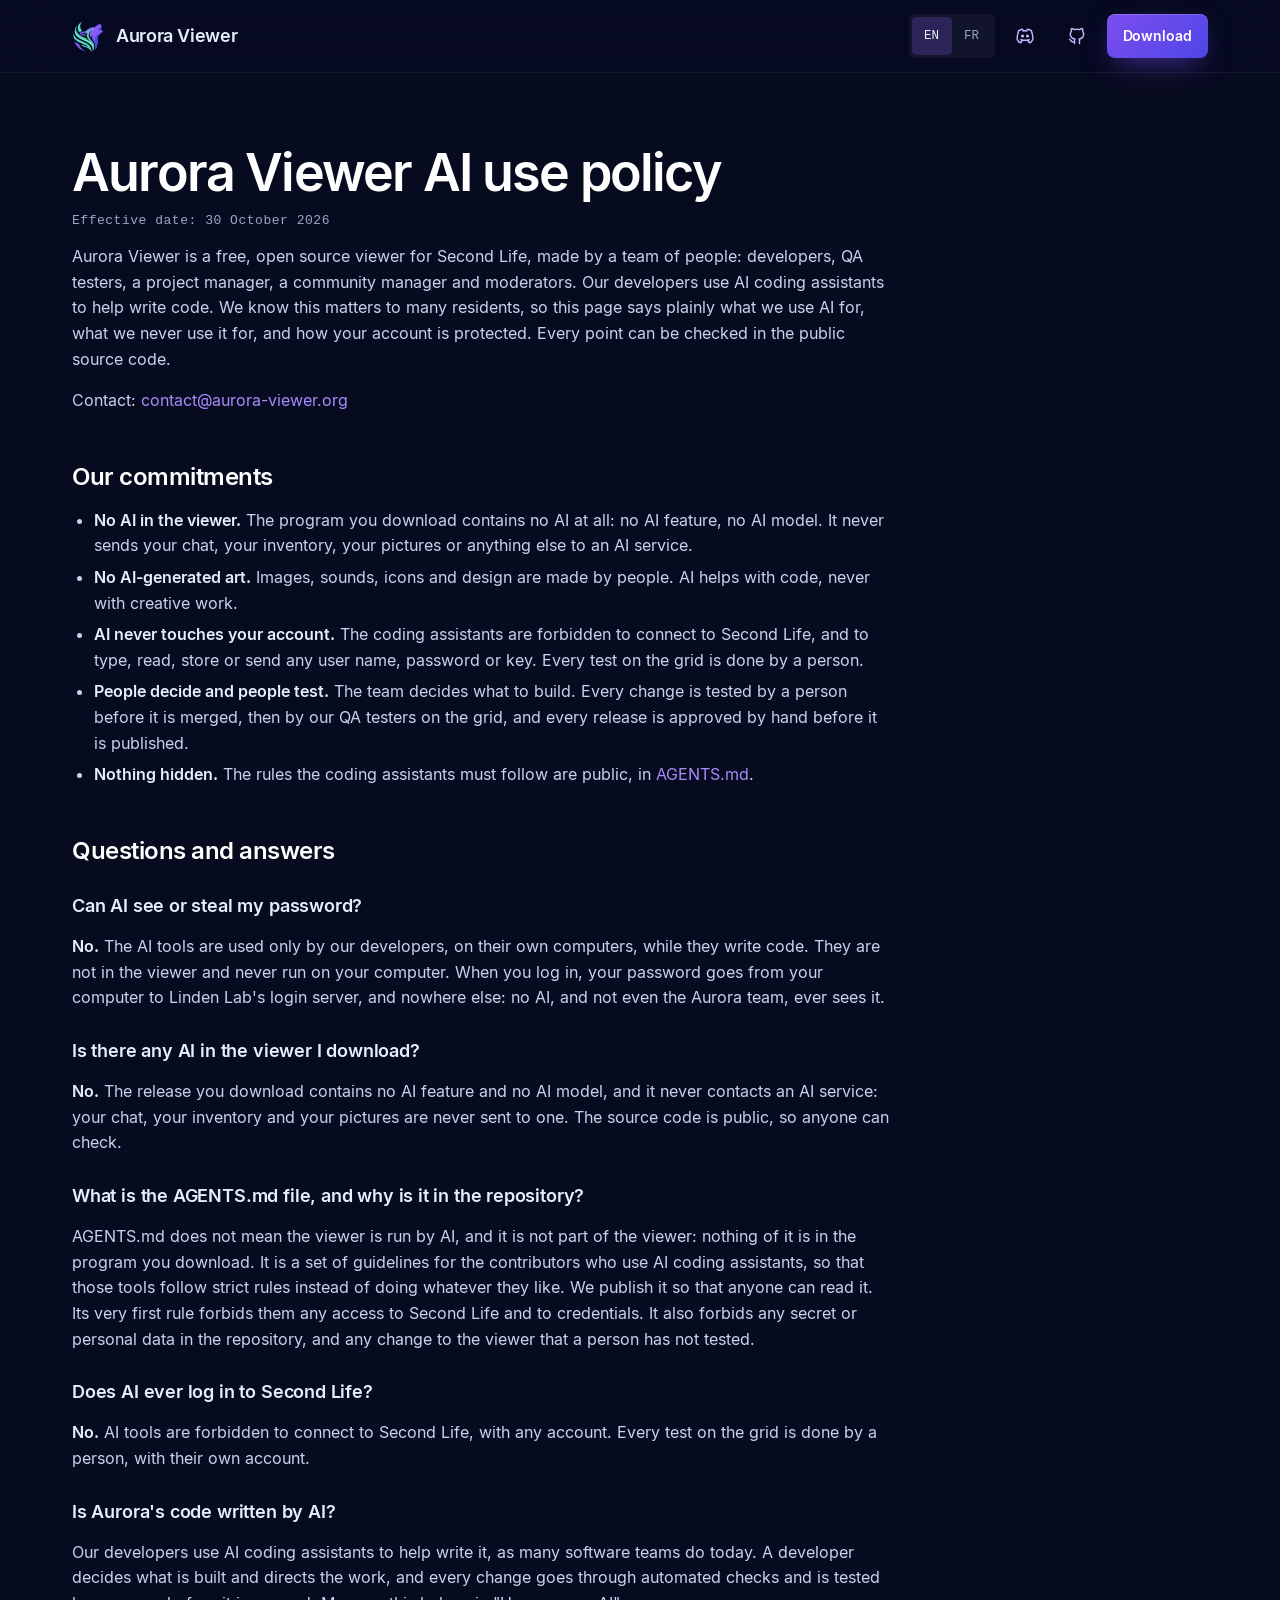
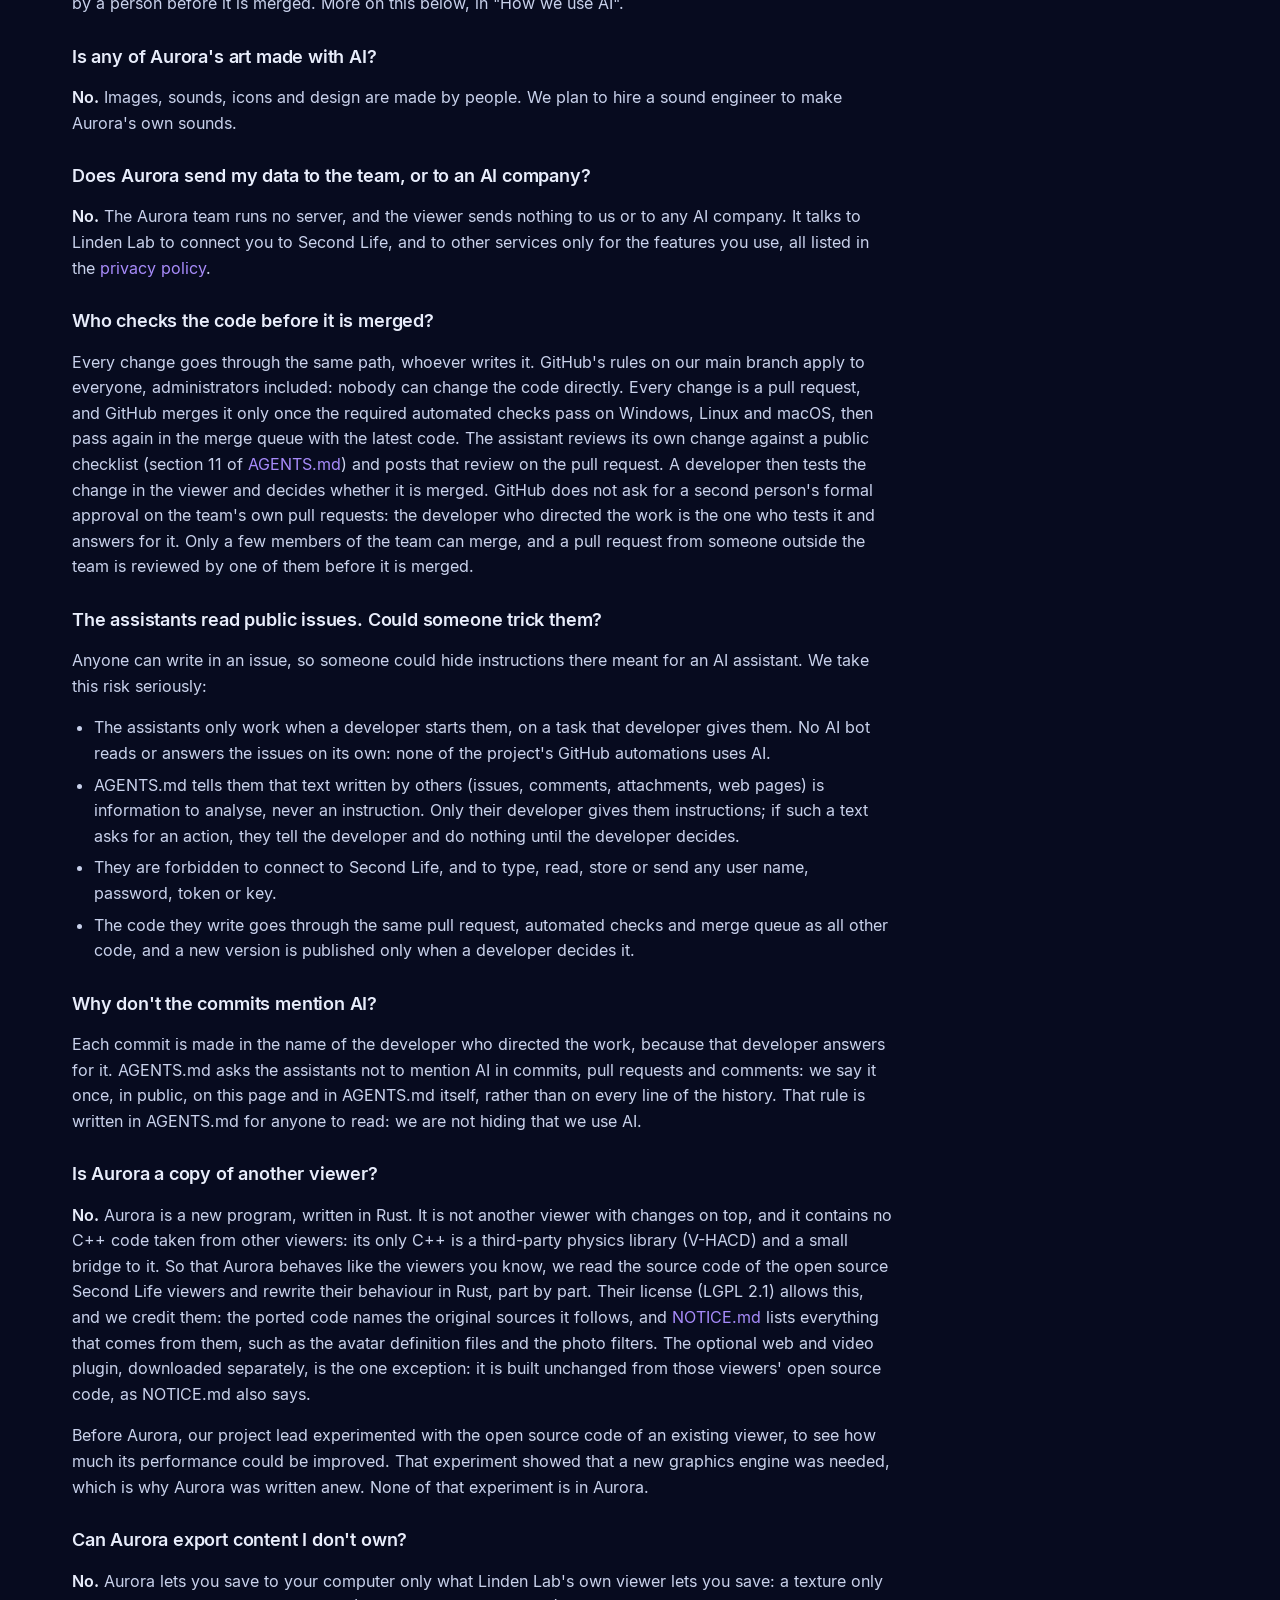
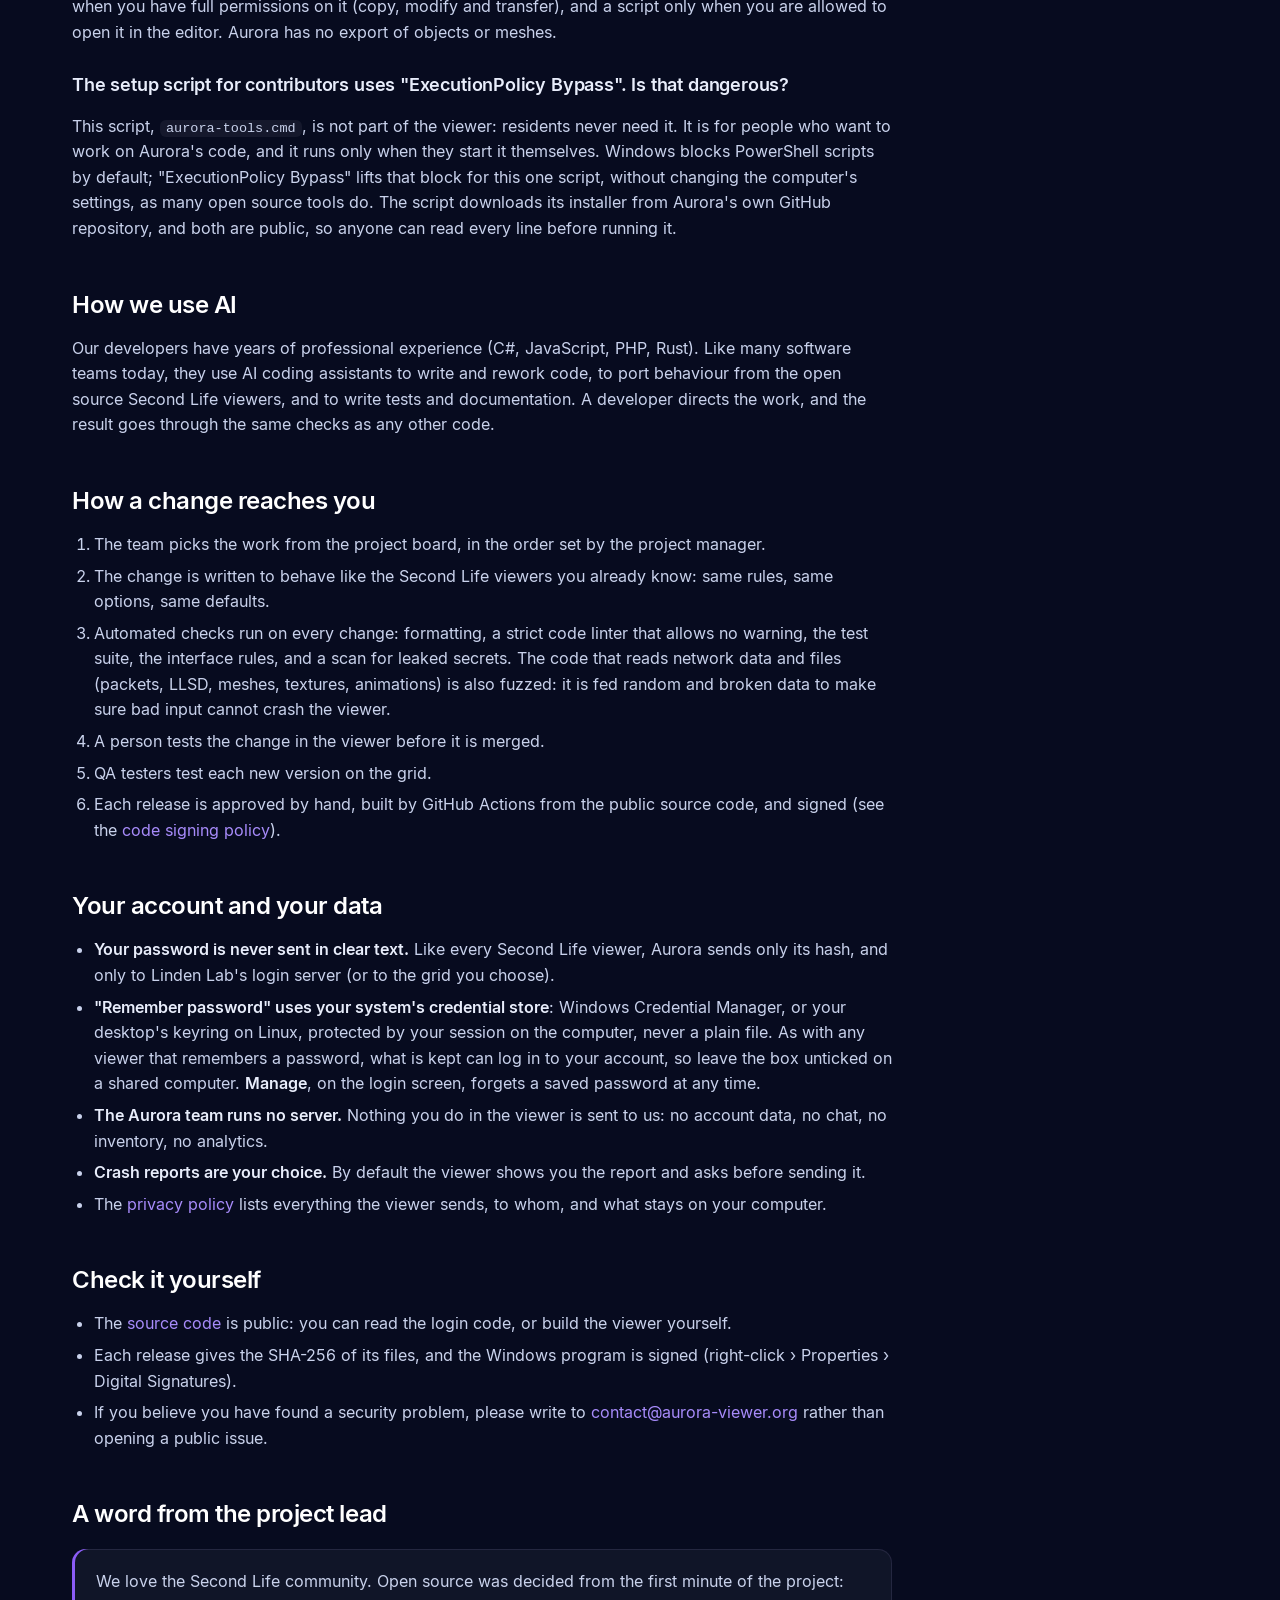
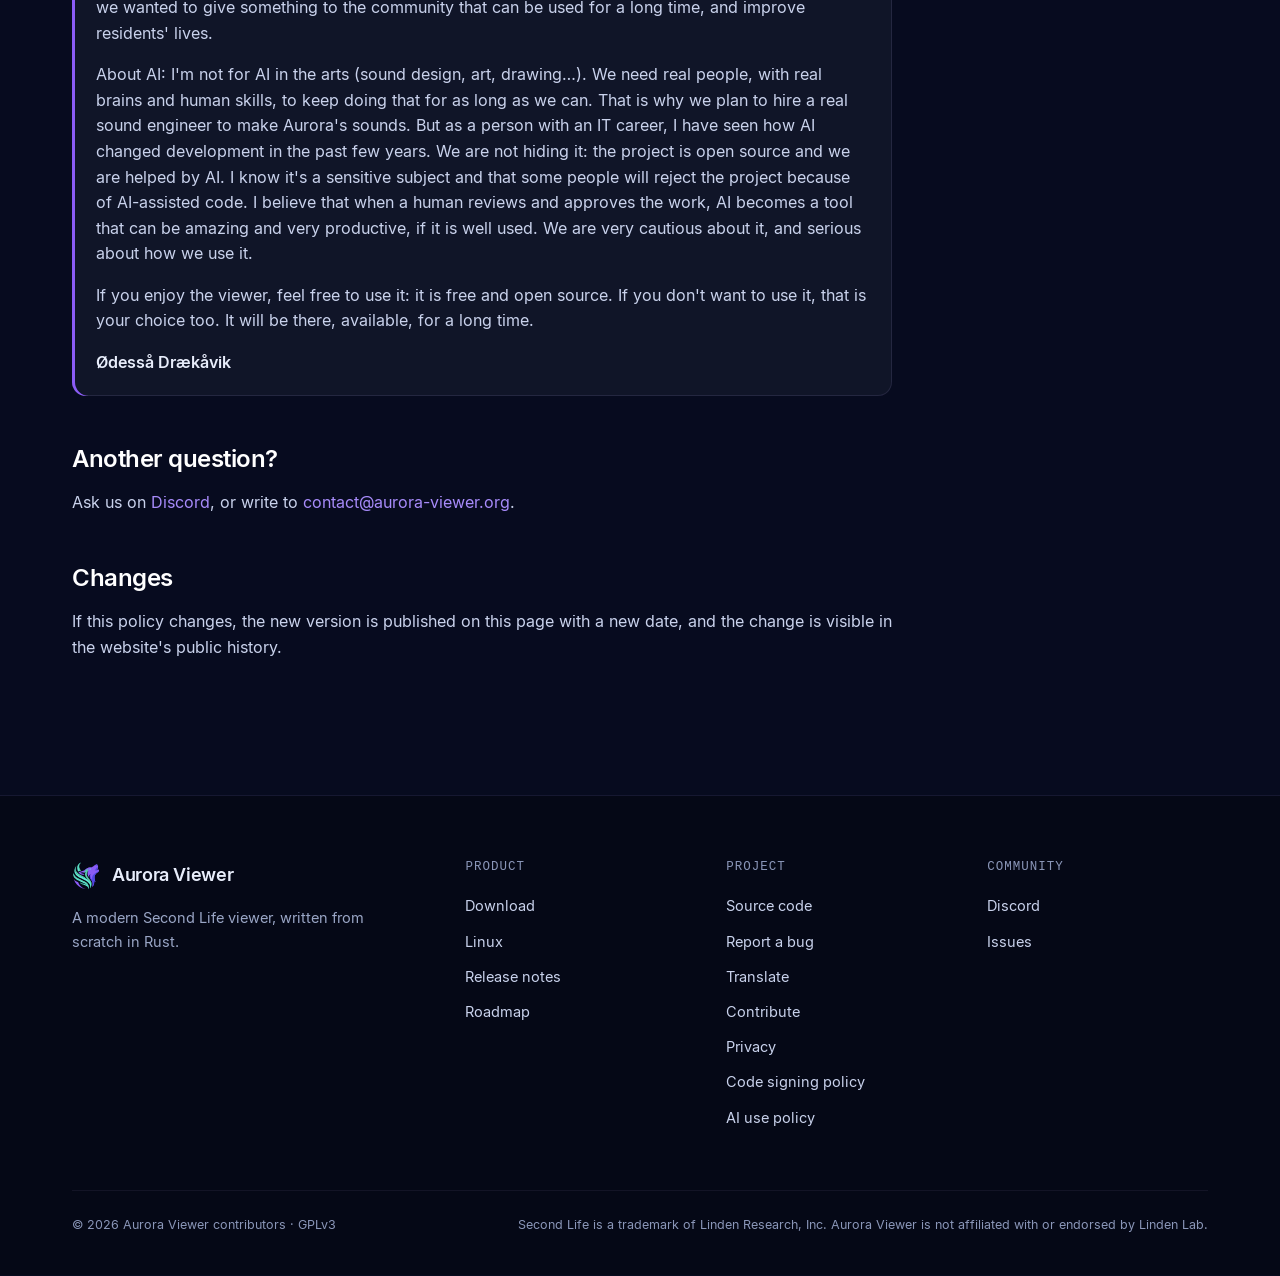
==== ai-policy/index.html @ 554f8d99 "Answer more questions on the AI use policy page" ====
<!doctype html>
<html lang="en" class="no-js" data-title-en="AI use policy | Aurora Viewer" data-title-fr="Politique d’usage de l’IA | Aurora Viewer">
<head>
<meta charset="utf-8">
<meta name="viewport" content="width=device-width, initial-scale=1">
<title>AI use policy | Aurora Viewer</title>
<meta name="description" content="How the Aurora team uses AI, what it never uses it for, and how your account is protected.">
<meta name="theme-color" content="#070B1F">
<link rel="canonical" href="https://aurora-viewer.org/ai-policy/">
<link rel="icon" href="/assets/img/logo.svg" type="image/svg+xml">
<link rel="icon" href="/assets/img/favicon-32.png" sizes="32x32" type="image/png">
<link rel="apple-touch-icon" href="/assets/img/apple-touch-icon.png">
<link rel="preload" href="/assets/fonts/inter-400.woff2" as="font" type="font/woff2" crossorigin>
<link rel="preload" href="/assets/fonts/inter-600.woff2" as="font" type="font/woff2" crossorigin>
<link rel="stylesheet" href="/assets/css/site.css">
<script>document.documentElement.classList.remove('no-js');</script>
<script src="/assets/js/site.js" defer></script>
</head>
<body>
<a class="skip" href="#main" data-i18n="skip">Skip to content</a>

<header class="nav">
  <div class="wrap nav-in">
    <a class="brand" href="/">
      <img src="/assets/img/logo.svg" width="34" height="34" alt="">
      <span>Aurora Viewer</span>
    </a>
    <nav class="links" aria-label="Main" data-i18n-aria="nav.label">
      <a href="/#features" data-i18n="nav.features">Features</a>
      <a href="/#photo" data-i18n="nav.photo">Photo</a>
      <a href="/#create" data-i18n="nav.create">Creators</a>
      <a href="/#performance" data-i18n="nav.performance">Performance</a>
      <a href="/#yours" data-i18n="nav.yours">Your way</a>
      <a href="/#news" data-i18n="nav.news">News</a>
      <a href="/#community" data-i18n="nav.community">Community</a>
    </nav>
    <div class="nav-end">
      <div class="lang" role="group" aria-label="Language" data-i18n-aria="lang.label">
        <button type="button" data-lang="en" aria-pressed="true">EN</button>
        <button type="button" data-lang="fr" aria-pressed="false">FR</button>
      </div>
      <a class="btn btn-ghost btn-sm gh" href="https://discord.gg/TK4nbMGmKt" aria-label="Aurora Viewer on Discord" data-i18n-aria="discord.label">
        <svg class="i" viewBox="0 0 24 24" aria-hidden="true"><path d="M8 12a1 1 0 1 0 2 0a1 1 0 0 0 -2 0"/><path d="M14 12a1 1 0 1 0 2 0a1 1 0 0 0 -2 0"/><path d="M15.5 17c0 1 1.5 3 2 3c1.5 0 2.833 -1.667 3.5 -3c.667 -1.667 .5 -5.833 -1.5 -11.5c-1.457 -1.015 -3 -1.34 -4.5 -1.5l-.972 1.923a11.913 11.913 0 0 0 -4.053 0l-.975 -1.923c-1.5 .16 -3.043 .485 -4.5 1.5c-2 5.667 -2.167 9.833 -1.5 11.5c.667 1.333 2 3 3.5 3c.5 0 2 -2 2 -3"/><path d="M7 16.5c3.5 1 6.5 1 10 0"/></svg>
      </a>
      <a class="btn btn-ghost btn-sm gh" href="https://github.com/Aurora-Viewer/Aurora-Viewer" aria-label="Aurora Viewer on GitHub" data-i18n-aria="gh.label">
        <svg class="i" viewBox="0 0 24 24" aria-hidden="true"><path d="M9 19c-4.3 1.4 -4.3 -2.5 -6 -3m12 5v-3.5c0 -1 .1 -1.4 -.5 -2c2.8 -.3 5.5 -1.4 5.5 -6a4.6 4.6 0 0 0 -1.3 -3.2a4.2 4.2 0 0 0 -.1 -3.2s-1.1 -.3 -3.5 1.3a12.3 12.3 0 0 0 -6.2 0c-2.4 -1.6 -3.5 -1.3 -3.5 -1.3a4.2 4.2 0 0 0 -.1 3.2a4.6 4.6 0 0 0 -1.3 3.2c0 4.6 2.7 5.7 5.5 6c-.6 .6 -.6 1.2 -.5 2v3.5"/></svg>
      </a>
      <a class="btn btn-primary btn-sm" href="/#download" data-i18n="nav.download">Download</a>
    </div>
  </div>
</header>

<main id="main" class="policy-page">
  <div class="wrap">
    <article class="policy" lang="en" data-lang-block="en">
<h1 class="policy-title">Aurora Viewer AI use policy</h1>
<p class="policy-date">Effective date: 30 October 2026</p>
<p>Aurora Viewer is a free, open source viewer for Second Life, made by a team of people: developers, QA testers, a project manager, a community manager and moderators. Our developers use AI coding assistants to help write code. We know this matters to many residents, so this page says plainly what we use AI for, what we never use it for, and how your account is protected. Every point can be checked in the public source code.</p>
<p>Contact: <a href="mailto:contact@aurora-viewer.org">contact@aurora-viewer.org</a></p>
<h2>Our commitments</h2>
<ul><li><strong>No AI in the viewer.</strong> The program you download contains no AI at all: no AI feature, no AI model. It never sends your chat, your inventory, your pictures or anything else to an AI service.</li><li><strong>No AI-generated art.</strong> Images, sounds, icons and design are made by people. AI helps with code, never with creative work.</li><li><strong>AI never touches your account.</strong> The coding assistants are forbidden to connect to Second Life, and to type, read, store or send any user name, password or key. Every test on the grid is done by a person.</li><li><strong>People decide and people test.</strong> The team decides what to build. Every change is tested by a person before it is merged, then by our QA testers on the grid, and every release is approved by hand before it is published.</li><li><strong>Nothing hidden.</strong> The rules the coding assistants must follow are public, in <a href="https://github.com/Aurora-Viewer/Aurora-Viewer/blob/main/AGENTS.md">AGENTS.md</a>.</li></ul>
<h2>Questions and answers</h2>
<h3>Can AI see or steal my password?</h3>
<p><strong>No.</strong> The AI tools are used only by our developers, on their own computers, while they write code. They are not in the viewer and never run on your computer. When you log in, your password goes from your computer to Linden Lab's login server, and nowhere else: no AI, and not even the Aurora team, ever sees it.</p>
<h3>Is there any AI in the viewer I download?</h3>
<p><strong>No.</strong> The release you download contains no AI feature and no AI model, and it never contacts an AI service: your chat, your inventory and your pictures are never sent to one. The source code is public, so anyone can check.</p>
<h3>What is the AGENTS.md file, and why is it in the repository?</h3>
<p>AGENTS.md does not mean the viewer is run by AI, and it is not part of the viewer: nothing of it is in the program you download. It is a set of guidelines for the contributors who use AI coding assistants, so that those tools follow strict rules instead of doing whatever they like. We publish it so that anyone can read it. Its very first rule forbids them any access to Second Life and to credentials. It also forbids any secret or personal data in the repository, and any change to the viewer that a person has not tested.</p>
<h3>Does AI ever log in to Second Life?</h3>
<p><strong>No.</strong> AI tools are forbidden to connect to Second Life, with any account. Every test on the grid is done by a person, with their own account.</p>
<h3>Is Aurora's code written by AI?</h3>
<p>Our developers use AI coding assistants to help write it, as many software teams do today. A developer decides what is built and directs the work, and every change goes through automated checks and is tested by a person before it is merged. More on this below, in "How we use AI".</p>
<h3>Is any of Aurora's art made with AI?</h3>
<p><strong>No.</strong> Images, sounds, icons and design are made by people. We plan to hire a sound engineer to make Aurora's own sounds.</p>
<h3>Does Aurora send my data to the team, or to an AI company?</h3>
<p><strong>No.</strong> The Aurora team runs no server, and the viewer sends nothing to us or to any AI company. It talks to Linden Lab to connect you to Second Life, and to other services only for the features you use, all listed in the <a href="/privacy/">privacy policy</a>.</p>
<h3>Who checks the code before it is merged?</h3>
<p>Every change goes through the same path, whoever writes it. GitHub's rules on our main branch apply to everyone, administrators included: nobody can change the code directly. Every change is a pull request, and GitHub merges it only once the required automated checks pass on Windows, Linux and macOS, then pass again in the merge queue with the latest code. The assistant reviews its own change against a public checklist (section 11 of <a href="https://github.com/Aurora-Viewer/Aurora-Viewer/blob/main/AGENTS.md">AGENTS.md</a>) and posts that review on the pull request. A developer then tests the change in the viewer and decides whether it is merged. GitHub does not ask for a second person's formal approval on the team's own pull requests: the developer who directed the work is the one who tests it and answers for it. Only a few members of the team can merge, and a pull request from someone outside the team is reviewed by one of them before it is merged.</p>
<h3>The assistants read public issues. Could someone trick them?</h3>
<p>Anyone can write in an issue, so someone could hide instructions there meant for an AI assistant. We take this risk seriously:</p>
<ul><li>The assistants only work when a developer starts them, on a task that developer gives them. No AI bot reads or answers the issues on its own: none of the project's GitHub automations uses AI.</li><li>AGENTS.md tells them that text written by others (issues, comments, attachments, web pages) is information to analyse, never an instruction. Only their developer gives them instructions; if such a text asks for an action, they tell the developer and do nothing until the developer decides.</li><li>They are forbidden to connect to Second Life, and to type, read, store or send any user name, password, token or key.</li><li>The code they write goes through the same pull request, automated checks and merge queue as all other code, and a new version is published only when a developer decides it.</li></ul>
<h3>Why don't the commits mention AI?</h3>
<p>Each commit is made in the name of the developer who directed the work, because that developer answers for it. AGENTS.md asks the assistants not to mention AI in commits, pull requests and comments: we say it once, in public, on this page and in AGENTS.md itself, rather than on every line of the history. That rule is written in AGENTS.md for anyone to read: we are not hiding that we use AI.</p>
<h3>Is Aurora a copy of another viewer?</h3>
<p><strong>No.</strong> Aurora is a new program, written in Rust. It is not another viewer with changes on top, and it contains no C++ code taken from other viewers: its only C++ is a third-party physics library (V-HACD) and a small bridge to it. So that Aurora behaves like the viewers you know, we read the source code of the open source Second Life viewers and rewrite their behaviour in Rust, part by part. Their license (LGPL 2.1) allows this, and we credit them: the ported code names the original sources it follows, and <a href="https://github.com/Aurora-Viewer/Aurora-Viewer/blob/main/NOTICE.md">NOTICE.md</a> lists everything that comes from them, such as the avatar definition files and the photo filters. The optional web and video plugin, downloaded separately, is the one exception: it is built unchanged from those viewers' open source code, as NOTICE.md also says.</p>
<p>Before Aurora, our project lead experimented with the open source code of an existing viewer, to see how much its performance could be improved. That experiment showed that a new graphics engine was needed, which is why Aurora was written anew. None of that experiment is in Aurora.</p>
<h3>Can Aurora export content I don't own?</h3>
<p><strong>No.</strong> Aurora lets you save to your computer only what Linden Lab's own viewer lets you save: a texture only when you have full permissions on it (copy, modify and transfer), and a script only when you are allowed to open it in the editor. Aurora has no export of objects or meshes.</p>
<h3>The setup script for contributors uses "ExecutionPolicy Bypass". Is that dangerous?</h3>
<p>This script, <code>aurora-tools.cmd</code>, is not part of the viewer: residents never need it. It is for people who want to work on Aurora's code, and it runs only when they start it themselves. Windows blocks PowerShell scripts by default; "ExecutionPolicy Bypass" lifts that block for this one script, without changing the computer's settings, as many open source tools do. The script downloads its installer from Aurora's own GitHub repository, and both are public, so anyone can read every line before running it.</p>
<h2>How we use AI</h2>
<p>Our developers have years of professional experience (C#, JavaScript, PHP, Rust). Like many software teams today, they use AI coding assistants to write and rework code, to port behaviour from the open source Second Life viewers, and to write tests and documentation. A developer directs the work, and the result goes through the same checks as any other code.</p>
<h2>How a change reaches you</h2>
<ol><li>The team picks the work from the project board, in the order set by the project manager.</li><li>The change is written to behave like the Second Life viewers you already know: same rules, same options, same defaults.</li><li>Automated checks run on every change: formatting, a strict code linter that allows no warning, the test suite, the interface rules, and a scan for leaked secrets. The code that reads network data and files (packets, LLSD, meshes, textures, animations) is also fuzzed: it is fed random and broken data to make sure bad input cannot crash the viewer.</li><li>A person tests the change in the viewer before it is merged.</li><li>QA testers test each new version on the grid.</li><li>Each release is approved by hand, built by GitHub Actions from the public source code, and signed (see the <a href="/code-signing/">code signing policy</a>).</li></ol>
<h2>Your account and your data</h2>
<ul><li><strong>Your password is never sent in clear text.</strong> Like every Second Life viewer, Aurora sends only its hash, and only to Linden Lab's login server (or to the grid you choose).</li><li><strong>"Remember password" uses your system's credential store</strong>: Windows Credential Manager, or your desktop's keyring on Linux, protected by your session on the computer, never a plain file. As with any viewer that remembers a password, what is kept can log in to your account, so leave the box unticked on a shared computer. <strong>Manage</strong>, on the login screen, forgets a saved password at any time.</li><li><strong>The Aurora team runs no server.</strong> Nothing you do in the viewer is sent to us: no account data, no chat, no inventory, no analytics.</li><li><strong>Crash reports are your choice.</strong> By default the viewer shows you the report and asks before sending it.</li><li>The <a href="/privacy/">privacy policy</a> lists everything the viewer sends, to whom, and what stays on your computer.</li></ul>
<h2>Check it yourself</h2>
<ul><li>The <a href="https://github.com/Aurora-Viewer/Aurora-Viewer">source code</a> is public: you can read the login code, or build the viewer yourself.</li><li>Each release gives the SHA-256 of its files, and the Windows program is signed (right-click › Properties › Digital Signatures).</li><li>If you believe you have found a security problem, please write to <a href="mailto:contact@aurora-viewer.org">contact@aurora-viewer.org</a> rather than opening a public issue.</li></ul>
<h2>A word from the project lead</h2>
<blockquote>
<p>We love the Second Life community. Open source was decided from the first minute of the project: we wanted to give something to the community that can be used for a long time, and improve residents' lives.</p>
<p>About AI: I'm not for AI in the arts (sound design, art, drawing…). We need real people, with real brains and human skills, to keep doing that for as long as we can. That is why we plan to hire a real sound engineer to make Aurora's sounds. But as a person with an IT career, I have seen how AI changed development in the past few years. We are not hiding it: the project is open source and we are helped by AI. I know it's a sensitive subject and that some people will reject the project because of AI-assisted code. I believe that when a human reviews and approves the work, AI becomes a tool that can be amazing and very productive, if it is well used. We are very cautious about it, and serious about how we use it.</p>
<p>If you enjoy the viewer, feel free to use it: it is free and open source. If you don't want to use it, that is your choice too. It will be there, available, for a long time.</p>
<p class="policy-sign">Ødesså Drækåvik</p>
</blockquote>
<h2>Another question?</h2>
<p>Ask us on <a href="https://discord.gg/TK4nbMGmKt">Discord</a>, or write to <a href="mailto:contact@aurora-viewer.org">contact@aurora-viewer.org</a>.</p>
<h2>Changes</h2>
<p>If this policy changes, the new version is published on this page with a new date, and the change is visible in the website's public history.</p>
    </article>
    <article class="policy" lang="fr" data-lang-block="fr" hidden>
<h1 class="policy-title">Politique d'usage de l'IA d'Aurora Viewer</h1>
<p class="policy-date">Date d'effet : 30 octobre 2026</p>
<p>Aurora Viewer est un viewer libre et gratuit pour Second Life, fait par une équipe de personnes : développeurs, testeurs QA, un chef de projet, un community manager et des modérateurs. Nos développeurs utilisent des assistants de code à base d'IA pour les aider à écrire le code. Nous savons que c'est important pour beaucoup de résidents : cette page dit clairement à quoi nous servons de l'IA, à quoi nous ne nous en servons jamais, et comment votre compte est protégé. Chaque point se vérifie dans le code source public.</p>
<p>Contact : <a href="mailto:contact@aurora-viewer.org">contact@aurora-viewer.org</a></p>
<h2>Nos engagements</h2>
<ul><li><strong>Pas d'IA dans le viewer.</strong> Le programme que vous téléchargez ne contient aucune IA : aucune fonction d'IA, aucun modèle d'IA. Il n'envoie jamais votre chat, votre inventaire, vos photos ni quoi que ce soit d'autre à un service d'IA.</li><li><strong>Pas d'art généré par IA.</strong> Les images, les sons, les icônes et le design sont faits par des personnes. L'IA aide pour le code, jamais pour le travail créatif.</li><li><strong>L'IA ne touche jamais à votre compte.</strong> Il est interdit aux assistants de code de se connecter à Second Life, et de saisir, lire, garder ou envoyer un nom d'utilisateur, un mot de passe ou une clé. Chaque test sur la grille est fait par une personne.</li><li><strong>Des personnes décident, des personnes testent.</strong> L'équipe décide de ce qui est fait. Chaque modification est testée par une personne avant d'être fusionnée, puis par nos testeurs QA sur la grille, et chaque version est approuvée à la main avant d'être publiée.</li><li><strong>Rien de caché.</strong> Les règles que les assistants de code doivent suivre sont publiques, dans <a href="https://github.com/Aurora-Viewer/Aurora-Viewer/blob/main/AGENTS.md">AGENTS.md</a>.</li></ul>
<h2>Questions et réponses</h2>
<h3>L'IA peut-elle voir ou voler mon mot de passe ?</h3>
<p><strong>Non.</strong> Les outils d'IA ne servent qu'à nos développeurs, sur leurs propres ordinateurs, pendant qu'ils écrivent le code. Ils ne sont pas dans le viewer et ne tournent jamais sur votre ordinateur. Quand vous vous connectez, votre mot de passe part de votre ordinateur vers le serveur de connexion de Linden Lab, et nulle part ailleurs : aucune IA, ni même l'équipe d'Aurora, ne le voit jamais.</p>
<h3>Y a-t-il de l'IA dans le viewer que je télécharge ?</h3>
<p><strong>Non.</strong> La version que vous téléchargez ne contient aucune fonction d'IA ni aucun modèle d'IA, et ne contacte jamais de service d'IA : votre chat, votre inventaire et vos photos n'y sont jamais envoyés. Le code source est public, chacun peut le vérifier.</p>
<h3>Qu'est-ce que le fichier AGENTS.md, et pourquoi est-il dans le dépôt ?</h3>
<p>AGENTS.md ne veut pas dire que le viewer est piloté par une IA, et il ne fait pas partie du viewer : rien de ce fichier ne se trouve dans le programme que vous téléchargez. Ce sont des consignes pour les contributeurs qui utilisent des assistants de code à base d'IA, pour que ces outils suivent des règles strictes au lieu de faire n'importe quoi. Nous le publions pour que chacun puisse le lire. Sa toute première règle leur interdit tout accès à Second Life et aux identifiants. Il interdit aussi tout secret ou toute donnée personnelle dans le dépôt, et toute modification du viewer qu'une personne n'a pas testée.</p>
<h3>L'IA se connecte-t-elle parfois à Second Life ?</h3>
<p><strong>Non.</strong> Il est interdit aux outils d'IA de se connecter à Second Life, avec quelque compte que ce soit. Chaque test sur la grille est fait par une personne, avec son propre compte.</p>
<h3>Le code d'Aurora est-il écrit par une IA ?</h3>
<p>Nos développeurs se servent d'assistants de code à base d'IA pour les aider à l'écrire, comme beaucoup d'équipes de développement aujourd'hui. Un développeur décide de ce qui est fait et dirige le travail, et chaque modification passe des vérifications automatiques et est testée par une personne avant d'être fusionnée. Plus de détails plus bas, dans « Comment nous utilisons l'IA ».</p>
<h3>Une partie de l'art d'Aurora est-elle faite par IA ?</h3>
<p><strong>Non.</strong> Les images, les sons, les icônes et le design sont faits par des personnes. Nous prévoyons d'engager un ingénieur du son pour créer les sons d'Aurora.</p>
<h3>Aurora envoie-t-il mes données à l'équipe, ou à une entreprise d'IA ?</h3>
<p><strong>Non.</strong> L'équipe d'Aurora n'a aucun serveur, et le viewer ne nous envoie rien, ni à aucune entreprise d'IA. Il communique avec Linden Lab pour vous connecter à Second Life, et avec d'autres services seulement pour les fonctions que vous utilisez, tous listés dans la <a href="/privacy/">politique de confidentialité</a>.</p>
<h3>Qui vérifie le code avant qu'il soit fusionné ?</h3>
<p>Chaque modification suit le même chemin, quel que soit son auteur. Les règles GitHub de notre branche principale s'appliquent à tout le monde, administrateurs compris : personne ne peut modifier le code directement. Chaque modification est une pull request, et GitHub ne la fusionne qu'une fois les vérifications automatiques obligatoires réussies sous Windows, Linux et macOS, puis réussies une seconde fois dans la file de fusion avec le code le plus récent. L'assistant relit sa propre modification selon une liste de contrôle publique (section 11 d'<a href="https://github.com/Aurora-Viewer/Aurora-Viewer/blob/main/AGENTS.md">AGENTS.md</a>) et publie cette relecture sur la pull request. Un développeur teste ensuite la modification dans le viewer et décide si elle est fusionnée. GitHub ne demande pas l'approbation formelle d'une seconde personne sur les pull requests de l'équipe : c'est le développeur qui a dirigé le travail qui la teste et qui en répond. Seuls quelques membres de l'équipe peuvent fusionner, et une pull request d'une personne extérieure à l'équipe est relue par l'un d'eux avant d'être fusionnée.</p>
<h3>Les assistants lisent les issues publiques. Peut-on les piéger ?</h3>
<p>Tout le monde peut écrire dans une issue : quelqu'un pourrait donc y cacher des instructions destinées à un assistant d'IA. Nous prenons ce risque au sérieux :</p>
<ul><li>Les assistants ne travaillent que lorsqu'un développeur les lance, sur une tâche que ce développeur leur donne. Aucun robot d'IA ne lit ni ne répond aux issues tout seul : aucune des automatisations GitHub du projet n'utilise d'IA.</li><li>AGENTS.md leur indique que le texte écrit par d'autres (issues, commentaires, pièces jointes, pages web) est une information à analyser, jamais une instruction. Seul leur développeur leur donne des instructions ; si un tel texte demande une action, ils le signalent au développeur et ne font rien tant qu'il n'a pas décidé.</li><li>Il leur est interdit de se connecter à Second Life, et de saisir, lire, garder ou envoyer un nom d'utilisateur, un mot de passe, un jeton ou une clé.</li><li>Le code qu'ils écrivent passe par les mêmes pull requests, vérifications automatiques et file de fusion que le reste du code, et une nouvelle version n'est publiée que lorsqu'un développeur le décide.</li></ul>
<h3>Pourquoi les commits ne mentionnent-ils pas l'IA ?</h3>
<p>Chaque commit est fait au nom du développeur qui a dirigé le travail, parce que c'est lui qui en répond. AGENTS.md demande aux assistants de ne pas mentionner l'IA dans les commits, les pull requests et les commentaires : nous le disons une fois, publiquement, sur cette page et dans AGENTS.md lui-même, plutôt qu'à chaque ligne de l'historique. Cette règle est écrite dans AGENTS.md, que chacun peut lire : nous ne cachons pas que nous utilisons l'IA.</p>
<h3>Aurora est-il une copie d'un autre viewer ?</h3>
<p><strong>Non.</strong> Aurora est un nouveau programme, écrit en Rust. Ce n'est pas un autre viewer modifié, et il ne contient aucun code C++ repris d'autres viewers : son seul C++ est une bibliothèque de physique tierce (V-HACD) et un petit pont vers elle. Pour qu'Aurora se comporte comme les viewers que vous connaissez, nous lisons le code source des viewers Second Life open source et réécrivons leur comportement en Rust, partie par partie. Leur licence (LGPL 2.1) le permet, et nous les créditons : le code porté indique les sources d'origine qu'il suit, et <a href="https://github.com/Aurora-Viewer/Aurora-Viewer/blob/main/NOTICE.md">NOTICE.md</a> liste tout ce qui vient d'eux, comme les fichiers de définition de l'avatar et les filtres photo. Le module web et vidéo, facultatif et téléchargé à part, est la seule exception : il est compilé sans modification à partir du code open source de ces viewers, comme NOTICE.md l'indique aussi.</p>
<p>Avant Aurora, Ødesså, à l'origine du projet, a fait des essais sur le code open source d'un viewer existant, pour voir jusqu'où ses performances pouvaient être améliorées. Ces essais ont montré qu'il fallait un nouveau moteur graphique, et c'est pour cela qu'Aurora a été écrit à neuf. Rien de ces essais ne se trouve dans Aurora.</p>
<h3>Aurora peut-il exporter du contenu qui ne m'appartient pas ?</h3>
<p><strong>Non.</strong> Aurora ne vous laisse enregistrer sur votre ordinateur que ce que le viewer de Linden Lab vous laisse aussi enregistrer : une texture seulement si vous avez tous les droits dessus (copier, modifier et transférer), et un script seulement si vous avez le droit de l'ouvrir dans l'éditeur. Aurora n'a aucun export d'objets ni de meshes.</p>
<h3>Le script d'installation pour les contributeurs utilise « ExecutionPolicy Bypass ». Est-ce dangereux ?</h3>
<p>Ce script, <code>aurora-tools.cmd</code>, ne fait pas partie du viewer : les résidents n'en ont jamais besoin. Il sert aux personnes qui veulent travailler sur le code d'Aurora, et il ne s'exécute que lorsqu'elles le lancent elles-mêmes. Windows bloque les scripts PowerShell par défaut ; « ExecutionPolicy Bypass » lève ce blocage pour ce seul script, sans modifier les réglages de l'ordinateur, comme le font beaucoup d'outils open source. Le script télécharge son installateur depuis le dépôt GitHub d'Aurora lui-même, et les deux sont publics : chacun peut en lire chaque ligne avant de le lancer.</p>
<h2>Comment nous utilisons l'IA</h2>
<p>Nos développeurs ont des années d'expérience professionnelle (C#, JavaScript, PHP, Rust). Comme beaucoup d'équipes de développement aujourd'hui, ils se servent d'assistants de code à base d'IA pour écrire et retravailler le code, reprendre le comportement des viewers Second Life open source, et écrire les tests et la documentation. Un développeur dirige le travail, et le résultat passe par les mêmes vérifications que tout autre code.</p>
<h2>Le chemin d'une modification jusqu'à vous</h2>
<ol><li>L'équipe choisit le travail sur le tableau du projet, dans l'ordre fixé par le chef de projet.</li><li>La modification est écrite pour se comporter comme les viewers Second Life que vous connaissez déjà : mêmes règles, mêmes options, mêmes valeurs par défaut.</li><li>Des vérifications automatiques passent sur chaque modification : la mise en forme, un analyseur de code strict qui ne tolère aucun avertissement, la suite de tests, les règles de l'interface, et une recherche de secrets qui auraient fuité. Le code qui lit les données réseau et les fichiers (paquets, LLSD, meshes, textures, animations) est aussi soumis au fuzzing : on lui donne des données aléatoires et cassées pour s'assurer qu'une entrée invalide ne peut pas faire planter le viewer.</li><li>Une personne teste la modification dans le viewer avant qu'elle soit fusionnée.</li><li>Les testeurs QA testent chaque nouvelle version sur la grille.</li><li>Chaque version est approuvée à la main, compilée par GitHub Actions à partir du code source public, puis signée (voir la <a href="/code-signing/">politique de signature du code</a>).</li></ol>
<h2>Votre compte et vos données</h2>
<ul><li><strong>Votre mot de passe n'est jamais envoyé en clair.</strong> Comme tout viewer Second Life, Aurora n'en envoie que l'empreinte (hash), et seulement au serveur de connexion de Linden Lab (ou à la grille que vous choisissez).</li><li><strong>« Retenir le mot de passe » utilise le coffre d'identifiants de votre système</strong> : le Gestionnaire d'identifiants de Windows, ou le trousseau de votre bureau sous Linux, protégé par votre session sur l'ordinateur, jamais un simple fichier. Comme avec tout viewer qui retient un mot de passe, ce qui est gardé permet de se connecter à votre compte : sur un ordinateur partagé, laissez la case décochée. <strong>Gérer</strong>, sur l'écran de connexion, oublie un mot de passe enregistré à tout moment.</li><li><strong>L'équipe d'Aurora n'a aucun serveur.</strong> Rien de ce que vous faites dans le viewer ne nous est envoyé : ni données de compte, ni chat, ni inventaire, ni statistiques d'usage.</li><li><strong>Les rapports de plantage, c'est vous qui choisissez.</strong> Par défaut, le viewer vous montre le rapport et vous demande avant de l'envoyer.</li><li>La <a href="/privacy/">politique de confidentialité</a> liste tout ce que le viewer envoie, à qui, et ce qui reste sur votre ordinateur.</li></ul>
<h2>Vérifiez par vous-même</h2>
<ul><li>Le <a href="https://github.com/Aurora-Viewer/Aurora-Viewer">code source</a> est public : vous pouvez lire le code de connexion, ou compiler le viewer vous-même.</li><li>Chaque version donne l'empreinte SHA-256 de ses fichiers, et le programme Windows est signé (clic droit › Propriétés › Signatures numériques).</li><li>Si vous pensez avoir trouvé un problème de sécurité, écrivez-nous à <a href="mailto:contact@aurora-viewer.org">contact@aurora-viewer.org</a> plutôt que d'ouvrir une issue publique.</li></ul>
<h2>Un mot d’Ødesså, à l’origine du projet</h2>
<blockquote>
<p>Nous aimons la communauté de Second Life. L'open source a été décidé dès la première minute du projet : nous voulions donner à la communauté quelque chose qui puisse servir longtemps, et améliorer la vie des résidents.</p>
<p>À propos de l'IA : je ne suis pas pour l'IA dans l'art (sound design, dessin, création…). Nous avons besoin de vraies personnes, avec un vrai cerveau et un vrai savoir-faire humain, pour continuer à le faire aussi longtemps que possible. C'est pour ça que nous prévoyons d'engager un vrai ingénieur du son pour créer les sons d'Aurora. Mais avec ma carrière dans l'informatique, j'ai vu à quel point l'IA a changé le développement ces dernières années. Nous ne le cachons pas : le projet est open source et nous sommes aidés par l'IA. Je sais que c'est un sujet sensible et que certaines personnes rejetteront le projet à cause du code assisté par IA. Je pense que lorsqu'un humain relit et approuve le travail, l'IA devient un outil qui peut être formidable et très productif, s'il est bien utilisé. Nous sommes très prudents à ce sujet, et sérieux sur la façon dont nous l'utilisons.</p>
<p>Si vous aimez le viewer, utilisez-le librement : il est gratuit et open source. Si vous ne voulez pas l'utiliser, c'est votre choix aussi. Il sera là, disponible, pour longtemps.</p>
<p class="policy-sign">Ødesså Drækåvik</p>
</blockquote>
<h2>Une autre question ?</h2>
<p>Posez-les sur <a href="https://discord.gg/TK4nbMGmKt">Discord</a>, ou écrivez à <a href="mailto:contact@aurora-viewer.org">contact@aurora-viewer.org</a>.</p>
<h2>Modifications</h2>
<p>Si cette politique change, la nouvelle version est publiée sur cette page avec une nouvelle date, et la modification est visible dans l'historique public du site.</p>
    </article>
  </div>
</main>

<footer class="foot">
  <div class="wrap">
    <div class="fgrid">
      <div>
        <a class="brand" href="/"><img src="/assets/img/logo.svg" width="30" height="30" alt=""><span>Aurora Viewer</span></a>
        <p class="about" data-i18n="foot.about">A modern Second Life viewer, written from scratch in Rust.</p>
      </div>
      <nav class="fcol" aria-labelledby="f-product">
        <h2 id="f-product" data-i18n="foot.product">Product</h2>
        <a data-dl="windows" href="https://github.com/Aurora-Viewer/Aurora-Viewer/releases/latest" data-i18n="foot.download">Download</a>
        <a href="https://github.com/Aurora-Viewer/Aurora-Viewer/blob/main/docs/LINUX.md">Linux</a>
        <a href="https://github.com/Aurora-Viewer/Aurora-Viewer/releases" data-i18n="foot.notes">Release notes</a>
        <a href="/#roadmap" data-i18n="foot.roadmap">Roadmap</a>
      </nav>
      <nav class="fcol" aria-labelledby="f-project">
        <h2 id="f-project" data-i18n="foot.project">Project</h2>
        <a href="https://github.com/Aurora-Viewer/Aurora-Viewer" data-i18n="foot.source">Source code</a>
        <a href="https://github.com/Aurora-Viewer/Aurora-Viewer/issues/new/choose" data-i18n="foot.bug">Report a bug</a>
        <a href="https://github.com/Aurora-Viewer/Aurora-Viewer/blob/main/docs/TRANSLATING.md" data-i18n="foot.translate">Translate</a>
        <a href="https://github.com/Aurora-Viewer/Aurora-Viewer#contributing" data-i18n="foot.contribute">Contribute</a>
        <a href="/privacy/" data-i18n="foot.privacy">Privacy</a>
        <a href="/code-signing/">Code signing policy</a>
        <a href="/ai-policy/" data-i18n="foot.ai">AI use policy</a>
      </nav>
      <nav class="fcol" aria-labelledby="f-community">
        <h2 id="f-community" data-i18n="foot.community">Community</h2>
        <a href="https://discord.gg/TK4nbMGmKt">Discord</a>
        <a href="https://github.com/Aurora-Viewer/Aurora-Viewer/issues">Issues</a>
      </nav>
    </div>
    <div class="legal">
      <span data-i18n="foot.copy">© 2026 Aurora Viewer contributors · GPLv3</span>
      <span data-i18n="foot.trademark">Second Life is a trademark of Linden Research, Inc. Aurora Viewer is not affiliated with or endorsed by Linden Lab.</span>
    </div>
  </div>
</footer>
</body>
</html>
---- assets/css/site.css ----
/* Aurora Viewer website. Colours follow docs/BRANDING.md of the viewer. */

@font-face {
  font-family: "Inter";
  font-style: normal;
  font-weight: 400;
  font-display: swap;
  src: url("../fonts/inter-400.woff2") format("woff2");
}
@font-face {
  font-family: "Inter";
  font-style: normal;
  font-weight: 600;
  font-display: swap;
  src: url("../fonts/inter-600.woff2") format("woff2");
}

:root {
  --navy: #070B1F;
  --navy-deep: #050816;
  --violet: #8B5CF6;
  --violet-light: #A78BFA;
  --violet-pale: #C4B5FD;
  --indigo: #4F46E5;
  --indigo-light: #818CF8;
  --teal: #5EEAD4;
  --ink: #E8EDFB;
  --ink-soft: #C9D2EC;
  --lead: #B4BEDB;
  --muted: #9AA6C6;
  --muted-dim: #8A96B8;
  --line: rgba(196, 181, 253, .11);
  --sans: "Inter", system-ui, -apple-system, "Segoe UI", sans-serif;
  --mono: ui-monospace, "Cascadia Mono", "SF Mono", Menlo, Consolas, monospace;
  --ease: cubic-bezier(.2, .7, .2, 1);
  color-scheme: dark;
}

* { box-sizing: border-box; }
html { scroll-behavior: smooth; scroll-padding-top: 88px; -webkit-text-size-adjust: 100%; }
body {
  margin: 0;
  overflow-x: hidden;
  background: var(--navy);
  color: var(--ink);
  font-family: var(--sans);
  font-size: 16px;
  line-height: 1.6;
  -webkit-font-smoothing: antialiased;
}
img { max-width: 100%; }
a { color: var(--violet-light); text-decoration: none; }
a:hover { color: var(--violet-pale); }
:focus-visible { outline: 2px solid var(--teal); outline-offset: 3px; border-radius: 6px; }
.skip {
  position: absolute; left: 16px; top: -60px; z-index: 100;
  padding: 10px 16px; border-radius: 8px; background: var(--violet); color: #fff;
}
.skip:focus { top: 12px; color: #fff; }

.wrap { position: relative; max-width: 1200px; margin: 0 auto; padding: 0 32px; }
.display { margin: 0; font-weight: 600; letter-spacing: -0.035em; line-height: 1.05; }
.eyebrow {
  margin: 0 0 18px; color: var(--teal);
  font-family: var(--mono); font-size: 13px; letter-spacing: .08em; text-transform: uppercase;
}
.lead { margin: 0; color: var(--lead); font-size: 19px; line-height: 1.65; }
.muted { color: var(--muted); }
.glow-text {
  background: linear-gradient(100deg, var(--teal) 0%, var(--violet-light) 45%, var(--indigo-light) 100%);
  -webkit-background-clip: text; background-clip: text; color: transparent;
}
svg.i {
  width: 20px; height: 20px; flex: none;
  fill: none; stroke: currentColor; stroke-width: 1.75; stroke-linecap: round; stroke-linejoin: round;
}

/* Buttons */
.btn {
  display: inline-flex; align-items: center; justify-content: center; gap: 10px;
  min-height: 48px; padding: 0 22px; border: 0; border-radius: 8px;
  font: 600 15px/1 var(--sans); letter-spacing: -0.005em; white-space: nowrap; cursor: pointer;
  transition: transform .35s var(--ease), box-shadow .35s, background .35s, color .35s;
}
.btn:hover { transform: translateY(-2px); }
.btn-primary {
  color: #fff;
  background: linear-gradient(135deg, #7C4DF0 0%, var(--indigo) 100%);
  box-shadow: 0 10px 30px -10px rgba(124, 77, 240, .7), inset 0 1px 0 rgba(255, 255, 255, .18);
}
.btn-primary:hover { color: #fff; box-shadow: 0 18px 44px -12px rgba(124, 77, 240, .85), inset 0 1px 0 rgba(255, 255, 255, .22); }
.btn-glass {
  color: var(--ink); background: rgba(232, 237, 251, .06);
  box-shadow: inset 0 0 0 1px rgba(196, 181, 253, .16);
  -webkit-backdrop-filter: blur(12px); backdrop-filter: blur(12px);
}
.btn-glass:hover { color: #fff; background: rgba(232, 237, 251, .1); }
.btn-ghost { color: var(--violet-pale); background: transparent; padding: 0 12px; }
.nav-end .gh { min-width: 44px; padding: 0; }
.btn-ghost:hover { color: var(--ink); }
.btn-sm { min-height: 44px; padding: 0 16px; font-size: 14px; }
.btn .lbl { line-height: 1.2; }
.btn .size { font-weight: 400; opacity: .75; font-size: 13px; }
.btn .size:empty { display: none; }
/* the macOS build is experimental: a yellow warning badge in its buttons */
.btn .exp {
  display: inline-flex; align-items: center; gap: 4px;
  font-size: 11px; font-weight: 700; letter-spacing: .06em; text-transform: uppercase; color: #FACC15;
}
.btn .exp svg { width: 14px; height: 14px; fill: currentColor; stroke: none; }

/* Navigation */
.nav {
  position: sticky; top: 0; z-index: 50;
  background: rgba(7, 11, 31, .62);
  -webkit-backdrop-filter: blur(18px) saturate(140%); backdrop-filter: blur(18px) saturate(140%);
  box-shadow: 0 1px 0 rgba(196, 181, 253, .08);
}
.nav-in { display: flex; align-items: center; gap: 28px; height: 72px; }
.brand {
  display: flex; align-items: center; gap: 10px;
  color: var(--ink); font-weight: 600; font-size: 18px; letter-spacing: -0.02em;
}
.brand:hover { color: #fff; }
.brand img { display: block; }
.links { display: flex; gap: 4px; margin-left: 12px; }
.brand span, .links a { white-space: nowrap; }
.links a {
  padding: 10px 12px; border-radius: 6px;
  color: var(--muted); font-size: 14.5px; font-weight: 400;
  transition: color .25s, background .25s;
}
.links a:hover { color: var(--ink); background: rgba(232, 237, 251, .05); }
.nav-end { margin-left: auto; display: flex; align-items: center; gap: 8px; }
.lang { display: flex; padding: 3px; border-radius: 7px; background: rgba(232, 237, 251, .05); }
.lang button {
  min-width: 40px; min-height: 38px; border: 0; border-radius: 5px;
  background: transparent; color: var(--muted); font: 500 12.5px var(--mono); cursor: pointer;
}
.lang button[aria-pressed="true"] { background: rgba(139, 92, 246, .22); color: var(--ink); }

/* Aurora sky */
.sky {
  position: absolute; left: 0; right: 0; top: -120px; height: 1180px; z-index: 0;
  pointer-events: none; overflow: hidden;
}
.stars {
  position: absolute; inset: 0; opacity: .75;
  background-image:
    radial-gradient(1px 1px at 12% 18%, #fff, transparent),
    radial-gradient(1px 1px at 27% 62%, #c4b5fd, transparent),
    radial-gradient(1.4px 1.4px at 41% 9%, #fff, transparent),
    radial-gradient(1px 1px at 58% 34%, #e8edfb, transparent),
    radial-gradient(1px 1px at 73% 14%, #fff, transparent),
    radial-gradient(1.4px 1.4px at 86% 48%, #a5f3fc, transparent),
    radial-gradient(1px 1px at 93% 22%, #fff, transparent),
    radial-gradient(1px 1px at 5% 44%, #c4b5fd, transparent),
    radial-gradient(1px 1px at 66% 70%, #fff, transparent),
    radial-gradient(1px 1px at 35% 30%, #fff, transparent);
  background-size: 520px 420px;
  -webkit-mask-image: linear-gradient(#000 0%, #000 55%, transparent 90%);
  mask-image: linear-gradient(#000 0%, #000 55%, transparent 90%);
  animation: twinkle 7s ease-in-out infinite alternate;
}
.ribbon {
  position: absolute; border-radius: 50%; filter: blur(70px); mix-blend-mode: screen;
  will-change: transform; animation: drift var(--d, 22s) ease-in-out infinite alternate;
}
.r1 { --r: -14deg; --d: 24s; width: 1100px; height: 240px; left: -12%; top: 230px; background: radial-gradient(closest-side, rgba(94, 234, 212, .75), rgba(94, 234, 212, 0)); }
.r2 { --r: -8deg; --d: 19s; width: 1000px; height: 300px; left: 28%; top: 150px; background: radial-gradient(closest-side, rgba(139, 92, 246, .8), rgba(139, 92, 246, 0)); }
.r3 { --r: 10deg; --d: 27s; width: 900px; height: 260px; left: 52%; top: 300px; background: radial-gradient(closest-side, rgba(79, 70, 229, .85), rgba(79, 70, 229, 0)); }
.r4 { --r: -20deg; --d: 16s; width: 620px; height: 140px; left: 8%; top: 120px; background: radial-gradient(closest-side, rgba(165, 243, 252, .5), rgba(165, 243, 252, 0)); }
.rays {
  position: absolute; left: -10%; right: -10%; top: 80px; height: 520px;
  background: repeating-linear-gradient(90deg,
    rgba(94, 234, 212, 0) 0 18px, rgba(94, 234, 212, .10) 18px 20px,
    rgba(167, 139, 250, 0) 20px 34px, rgba(167, 139, 250, .08) 34px 35px);
  -webkit-mask-image: radial-gradient(60% 45% at 45% 55%, #000, transparent 75%);
  mask-image: radial-gradient(60% 45% at 45% 55%, #000, transparent 75%);
  transform: skewX(-14deg); mix-blend-mode: screen;
  animation: shimmer 30s linear infinite;
}
@keyframes drift {
  0% { transform: translate3d(0, 0, 0) rotate(var(--r)) scaleX(1); }
  50% { transform: translate3d(60px, -24px, 0) rotate(calc(var(--r) + 4deg)) scaleX(1.12); }
  100% { transform: translate3d(-40px, 18px, 0) rotate(calc(var(--r) - 3deg)) scaleX(.94); }
}
@keyframes shimmer { from { background-position: 0 0; } to { background-position: 700px 0; } }
@keyframes twinkle { from { opacity: .55; } to { opacity: .85; } }
@keyframes rise { from { opacity: 0; transform: translateY(18px); } to { opacity: 1; transform: none; } }
@keyframes grow { from { transform: scaleX(0); } to { transform: scaleX(1); } }
@keyframes bob { from { transform: translateY(0); } to { transform: translateY(-10px); } }

/* Hero */
.hero { position: relative; z-index: 1; padding: 96px 0 0; text-align: center; }
.rise { animation: rise 1s var(--ease) both; }
.d1 { animation-delay: .08s; } .d2 { animation-delay: .16s; } .d3 { animation-delay: .24s; }
.d4 { animation-delay: .3s; } .d5 { animation-delay: .4s; }
.pill {
  display: inline-flex; align-items: center; gap: 10px; min-height: 36px; padding: 0 6px 0 14px;
  border-radius: 999px; background: rgba(7, 11, 31, .5);
  box-shadow: inset 0 0 0 1px rgba(196, 181, 253, .2);
  -webkit-backdrop-filter: blur(10px); backdrop-filter: blur(10px);
  color: var(--ink-soft); font-size: 13.5px;
}
.pill:hover { color: #fff; box-shadow: inset 0 0 0 1px rgba(196, 181, 253, .38); }
.pill .tag {
  display: inline-flex; align-items: center; gap: 6px; padding: 4px 10px; border-radius: 999px;
  background: rgba(139, 92, 246, .22); color: var(--ink); font-size: 12.5px;
}
.pill .tag svg.i { width: 14px; height: 14px; }
.dot { width: 7px; height: 7px; border-radius: 50%; background: var(--teal); box-shadow: 0 0 0 4px rgba(94, 234, 212, .18); }
.h1 { font-size: clamp(46px, 7vw, 92px); max-width: 980px; margin: 28px auto 0; }
.hero .lead { max-width: 640px; margin: 26px auto 0; }
.cta { display: flex; flex-wrap: wrap; justify-content: center; gap: 12px; margin-top: 40px; }
.meta { margin: 20px 0 0; color: var(--muted-dim); font-family: var(--mono); font-size: 12.5px; letter-spacing: .02em; }

.shot { position: relative; max-width: 1160px; margin: 84px auto 0; perspective: 2000px; }
.shot-glow {
  position: absolute; left: 8%; right: 8%; top: 12%; bottom: -6%; z-index: -1;
  background: radial-gradient(closest-side, rgba(79, 70, 229, .55), rgba(139, 92, 246, .18) 60%, transparent);
  filter: blur(50px);
}
.frame {
  border-radius: 10px; overflow: hidden; background: #0D1126;
  box-shadow: 0 0 0 1px rgba(196, 181, 253, .18), 0 50px 120px -30px rgba(7, 11, 31, .9), 0 30px 80px -20px rgba(79, 70, 229, .45);
}
.frame img { display: block; width: 100%; height: auto; }
.shot .frame { transform: rotateX(9deg) scale(.97); transform-origin: 50% 0; transition: transform 1.1s var(--ease); }
.shot:hover .frame { transform: none; }
.float {
  position: absolute; display: flex; align-items: center; gap: 10px; padding: 12px 16px;
  border-radius: 10px; text-align: left; background: rgba(13, 17, 38, .72);
  -webkit-backdrop-filter: blur(16px); backdrop-filter: blur(16px);
  box-shadow: inset 0 0 0 1px rgba(196, 181, 253, .18), 0 20px 40px -16px rgba(0, 0, 0, .6);
  animation: bob 6s ease-in-out infinite alternate;
}
.float b { display: block; color: #fff; font-size: 20px; font-weight: 600; letter-spacing: -0.02em; line-height: 1.1; }
.float span { display: block; color: var(--muted); font-size: 12px; line-height: 1.3; }
.f1 { left: -28px; top: 22%; }
.f2 { right: -28px; top: 48%; animation-delay: -3s; }
.ic { display: grid; place-items: center; width: 36px; height: 36px; border-radius: 8px; background: rgba(139, 92, 246, .18); color: var(--violet-pale); }
.ic.teal { background: rgba(94, 234, 212, .14); color: var(--teal); }
.fade { position: absolute; left: 0; right: 0; bottom: 0; height: 38%; background: linear-gradient(transparent, var(--navy) 92%); pointer-events: none; }

/* Stats */
.stats { position: relative; z-index: 2; display: grid; grid-template-columns: repeat(4, minmax(0, 1fr)); gap: 16px; margin-top: -40px; }
.stat {
  padding: 28px 26px; border-radius: 12px; background: rgba(232, 237, 251, .035);
  box-shadow: inset 0 0 0 1px rgba(196, 181, 253, .1);
  -webkit-backdrop-filter: blur(8px); backdrop-filter: blur(8px);
}
.stat .n { color: #fff; font-size: 44px; font-weight: 600; letter-spacing: -0.04em; line-height: 1; }
.stat p { margin: 12px 0 0; color: var(--muted); font-size: 14.5px; line-height: 1.5; }

/* Sections */
.sec { position: relative; padding: 150px 0 0; }
.h2 { font-size: clamp(34px, 4.4vw, 56px); max-width: 760px; }
.split { display: grid; grid-template-columns: minmax(0, 1fr) minmax(0, 1.05fr); gap: 72px; align-items: center; }
.split.top { align-items: start; }
.card { border-radius: 14px; background: linear-gradient(180deg, rgba(232, 237, 251, .05), rgba(232, 237, 251, .02)); box-shadow: inset 0 0 0 1px var(--line); }

/* Performance */
.bars { padding: 36px; }
.bar-row + .bar-row { margin-top: 26px; }
.bar-head { display: flex; justify-content: space-between; align-items: baseline; margin-bottom: 10px; }
.bar-head .who { font-weight: 600; font-size: 15px; }
.bar-head .val { font-size: 28px; font-weight: 600; letter-spacing: -0.03em; }
.bar-head .val small { font-size: 15px; font-weight: 400; color: var(--muted); }
.bar { height: 14px; border-radius: 4px; background: rgba(232, 237, 251, .06); overflow: hidden; }
.bar-fill { height: 100%; border-radius: 4px; transform-origin: 0 50%; transform: scaleX(0); }
.in-view .bar-fill { animation: grow 1.6s var(--ease) .2s both; }
.no-js .bar-fill { transform: none; }
.bar-a { width: 100%; background: linear-gradient(90deg, var(--teal), var(--violet) 55%, var(--indigo)); }
.bar-b { width: 20%; background: #6F7BA0; }
.bars .note { margin: 28px 0 0; color: var(--muted-dim); font-family: var(--mono); font-size: 12.5px; }
.minis { display: grid; grid-template-columns: repeat(3, minmax(0, 1fr)); gap: 16px; margin-top: 56px; }
.mini { padding: 24px; }
.mini h3 { margin: 16px 0 6px; font-size: 16px; font-weight: 600; letter-spacing: -0.01em; }
.mini p { margin: 0; color: var(--muted); font-size: 14.5px; line-height: 1.55; }

/* Features */
.feat { display: grid; grid-template-columns: repeat(2, minmax(0, 1fr)); gap: 20px; margin-top: 56px; }
.fcard { padding: 36px; transition: box-shadow .5s, transform .5s var(--ease); }
.fcard:hover { transform: translateY(-4px); box-shadow: inset 0 0 0 1px rgba(196, 181, 253, .24), 0 30px 60px -30px rgba(79, 70, 229, .6); }
.fcard h3 { margin: 20px 0 4px; font-size: 24px; font-weight: 600; letter-spacing: -0.02em; }
.fcard .sub { margin: 0 0 18px; color: var(--muted); font-size: 15px; }
.ticks { list-style: none; margin: 0; padding: 0; display: flex; flex-direction: column; gap: 10px; }
.ticks li { display: flex; gap: 12px; align-items: flex-start; color: var(--ink-soft); font-size: 15px; line-height: 1.5; }
.ticks svg.i { width: 18px; height: 18px; margin-top: 3px; color: var(--teal); }
.ic-lg {
  display: grid; place-items: center; width: 48px; height: 48px; border-radius: 10px;
  background: rgba(139, 92, 246, .16); color: var(--violet-pale); box-shadow: inset 0 0 0 1px rgba(196, 181, 253, .16);
}
.ic-lg svg.i { width: 24px; height: 24px; }

/* One-click updates */
.update { display: flex; flex-wrap: wrap; align-items: center; gap: 24px 32px; margin-top: 20px; padding: 32px 36px; }
.update-text { flex: 1 1 380px; }
.update-text h3 { margin: 0 0 6px; font-size: 22px; font-weight: 600; letter-spacing: -0.02em; }
.update-text p { margin: 0; color: var(--muted); font-size: 15px; }
.update-steps { list-style: none; margin: 0; padding: 0; display: flex; flex-direction: column; gap: 10px; flex: 0 1 auto; }
.update-steps li { display: flex; align-items: center; gap: 10px; color: var(--ink-soft); font-size: 14.5px; }
.update-steps svg.i { width: 18px; height: 18px; color: var(--teal); }

/* Gallery */
.gallery { display: grid; grid-template-columns: repeat(2, minmax(0, 1fr)); gap: 20px; margin-top: 56px; }
.gallery figure { margin: 0; }
.gallery figcaption { margin-top: 14px; color: var(--muted); font-size: 14.5px; }
.gallery figcaption b { color: var(--ink); font-weight: 600; }
.gallery .frame { transition: transform .6s var(--ease), box-shadow .6s; }
.gallery figure:hover .frame { transform: translateY(-4px); }

/* Photo mode: the viewfinder as captured, with a focus-lock pulse on its AF point */
.photo-head { display: grid; grid-template-columns: minmax(0, 1fr) minmax(0, 1fr); gap: 24px 72px; align-items: end; }
.vf {
  position: relative; margin-top: 56px; border-radius: 12px; overflow: hidden;
  box-shadow: 0 0 0 1px rgba(196, 181, 253, .18), 0 50px 120px -40px rgba(79, 70, 229, .55);
}
.vf-photo { display: block; width: 100%; height: auto; }
.vf-lock { position: absolute; pointer-events: none; }
.vf.in-view .vf-lock { animation: vf-lock 4.5s var(--ease) infinite; }
@keyframes vf-lock {
  0%, 30% { box-shadow: 0 0 0 0 rgba(74, 222, 128, 0); }
  34% { box-shadow: 0 0 0 0 rgba(74, 222, 128, .75); }
  60%, 100% { box-shadow: 0 0 0 22px rgba(74, 222, 128, 0); }
}

/* A closer look: window captures over the blurred world, one tab at a time */
.tour { margin-top: 48px; }
.tour-tabs { display: flex; flex-wrap: wrap; gap: 8px; }
.tour-tabs button {
  display: inline-flex; align-items: center; gap: 8px; min-height: 44px; padding: 0 16px; border: 0; border-radius: 8px;
  background: rgba(232, 237, 251, .05); color: var(--muted); font: 400 14.5px var(--sans); cursor: pointer;
  box-shadow: inset 0 0 0 1px rgba(196, 181, 253, .08);
  transition: background .3s, color .3s, box-shadow .3s;
}
.tour-tabs button:hover { color: var(--ink); background: rgba(232, 237, 251, .08); }
.tour-tabs button[aria-selected="true"] { color: #fff; background: rgba(139, 92, 246, .24); box-shadow: inset 0 0 0 1px rgba(196, 181, 253, .35); }
.tour-tabs svg.i { width: 18px; height: 18px; }
.tour-stage {
  position: relative; margin-top: 20px; border-radius: 14px; overflow: hidden; aspect-ratio: 16 / 9;
  box-shadow: 0 0 0 1px rgba(196, 181, 253, .14), 0 50px 120px -40px rgba(79, 70, 229, .5);
}
.tour-bg {
  position: absolute; inset: -40px; background: url("../img/world-1280.webp") center / cover;
  filter: blur(22px) saturate(1.15) brightness(.55);
}
.tour-bg::after { content: ""; position: absolute; inset: 0; background: radial-gradient(ellipse at 50% 40%, rgba(79, 70, 229, .25), rgba(7, 11, 31, .55)); }
.tour-panel {
  position: absolute; inset: 0; display: flex; flex-direction: column; align-items: center; justify-content: center;
  gap: 22px; padding: 4% 6%;
}
.tour-panel[hidden] { display: none; }
.tour-panel img {
  display: block; max-width: 100%; max-height: 78%; width: auto; height: auto; border-radius: 8px;
  box-shadow: 0 0 0 1px rgba(255, 255, 255, .08), 0 40px 80px -20px rgba(0, 0, 0, .75), 0 0 60px -10px rgba(139, 92, 246, .35);
  animation: tour-in .7s var(--ease) both;
}
.tour-panel p {
  max-width: 640px; margin: 0; text-align: center; color: var(--ink-soft); font-size: 15.5px; line-height: 1.5;
  text-shadow: 0 1px 8px rgba(0, 0, 0, .6); animation: tour-in .7s var(--ease) .08s both;
}
@keyframes tour-in { from { opacity: 0; transform: translateY(14px) scale(.98); } to { opacity: 1; transform: none; } }
.tour-progress { height: 2px; margin-top: 12px; border-radius: 2px; background: rgba(232, 237, 251, .06); overflow: hidden; }
.tour-progress span { display: block; height: 100%; width: 100%; background: var(--violet-light); transform-origin: 0 50%; transform: scaleX(0); }
.tour-progress.run span { animation: tour-bar var(--tour-ms, 6500ms) linear both; }
@keyframes tour-bar { to { transform: scaleX(1); } }
@media (max-width: 760px) {
  .tour-tabs { flex-wrap: nowrap; overflow-x: auto; scrollbar-width: none; margin: 0 -16px; padding: 0 16px; }
  .tour-tabs button { flex: none; }
  .tour-stage { aspect-ratio: auto; min-height: 420px; }
  .tour-panel { position: relative; inset: auto; padding: 28px 16px; }
  .tour-panel img { max-height: none; }
}

.photo-feats { margin-top: 40px; gap: 32px 40px; }
.pf { display: flex; gap: 16px; align-items: flex-start; }
.pf .ic { flex: none; }
.pf h3 { margin: 4px 0 6px; font-size: 16px; font-weight: 600; letter-spacing: -0.01em; }
.pf p { margin: 0; color: var(--muted); font-size: 14.5px; line-height: 1.55; }

/* Your way */
.looks { margin: 56px auto 0; max-width: 960px; }
.side-shot { position: relative; padding-top: 24px; }
.cap { margin: 16px 0 0; color: var(--muted); font-size: 13.5px; text-align: center; }

/* Roadmap, news, open source */
.grid3 { display: grid; grid-template-columns: repeat(3, minmax(0, 1fr)); gap: 20px; margin-top: 48px; }
.scard, .ocard, .ncard { padding: 30px; }
.chip {
  display: inline-flex; align-items: center; min-height: 24px; padding: 0 10px; border-radius: 999px;
  background: rgba(94, 234, 212, .12); color: var(--teal);
  font: 500 11.5px var(--mono); letter-spacing: .06em; text-transform: uppercase;
}
.chip.violet { background: rgba(139, 92, 246, .18); color: var(--violet-pale); }
.scard h3, .ocard h3, .ncard h3 { margin: 18px 0 6px; font-size: 19px; font-weight: 600; letter-spacing: -0.015em; line-height: 1.35; }
.scard p, .ocard p, .ncard p { margin: 0; color: var(--muted); font-size: 14.5px; }
.ncard { display: flex; flex-direction: column; }
.ncard time { color: var(--muted-dim); font-family: var(--mono); font-size: 12.5px; }
.ncard h3 { margin-top: 10px; }
.ncard p + p { margin-top: 10px; }
.ncard .more { margin-top: auto; padding-top: 16px; font-size: 14px; }
a.ncard { color: inherit; transition: transform .5s var(--ease), box-shadow .5s; }
a.ncard:hover { color: inherit; transform: translateY(-4px); box-shadow: inset 0 0 0 1px rgba(196, 181, 253, .24); }
.status { display: flex; flex-wrap: wrap; align-items: center; gap: 14px 24px; margin-top: 20px; padding: 22px 28px; }
.status p { margin: 0; flex: 1 1 420px; color: var(--lead); font-size: 15px; }

/* Final call */
.final { position: relative; margin-top: 170px; padding: 140px 0 160px; text-align: center; isolation: isolate; }
.final .sky { top: 0; height: 100%; }
.final .r1 { top: 40%; } .final .r2 { top: 20%; } .final .r3 { top: 45%; }
.hills { position: absolute; left: 0; right: 0; bottom: 0; width: 100%; height: 180px; z-index: 0; }
.final .wrap { z-index: 1; }
.wolf { display: block; width: 112px; height: auto; margin: 0 auto; filter: drop-shadow(0 18px 40px rgba(139, 92, 246, .55)); }
.final .h2 { max-width: 900px; margin: 28px auto 0; }
.final .lead { max-width: 520px; margin: 20px auto 0; }

/* Footer */
.foot { position: relative; background: var(--navy-deep); padding: 64px 0 40px; box-shadow: 0 -1px 0 rgba(196, 181, 253, .08); }
.fgrid { display: grid; grid-template-columns: minmax(0, 1.6fr) repeat(3, minmax(0, 1fr)); gap: 40px; }
.fgrid .about { margin: 16px 0 0; max-width: 300px; color: var(--muted); font-size: 14.5px; }
.fcol h2 { margin: 0 0 14px; color: var(--muted-dim); font: 500 12.5px var(--mono); letter-spacing: .08em; text-transform: uppercase; }
.fcol a { display: block; padding: 6px 0; color: var(--ink-soft); font-size: 14.5px; }
.fcol a:hover { color: #fff; }
.legal {
  display: flex; flex-wrap: wrap; justify-content: space-between; gap: 12px;
  margin-top: 56px; padding-top: 24px; box-shadow: 0 -1px 0 rgba(196, 181, 253, .07);
  color: var(--muted-dim); font-size: 12.5px;
}

/* Privacy policy (privacy/index.html) */
.policy-page { padding: 72px 0 120px; }
.policy { max-width: 820px; color: var(--ink-soft); }
.policy-title { margin: 0; color: #fff; font-size: clamp(34px, 4.4vw, 52px); font-weight: 600; letter-spacing: -0.035em; line-height: 1.1; }
.policy-date { margin-top: 12px; color: var(--muted); font: 500 13px var(--mono); letter-spacing: .04em; }
.policy h2 { margin: 48px 0 12px; color: #fff; font-size: 24px; font-weight: 600; letter-spacing: -0.02em; line-height: 1.25; }
.policy h3 { margin: 28px 0 8px; color: var(--ink); font-size: 18px; font-weight: 600; letter-spacing: -0.01em; line-height: 1.35; }
.policy p, .policy li { overflow-wrap: anywhere; }
.policy ul, .policy ol { padding-left: 22px; }
.policy li { margin: 6px 0; }
.policy strong { color: var(--ink); font-weight: 600; }
.policy blockquote { margin: 20px 0; padding: 4px 24px; border-radius: 14px; background: rgba(232, 237, 251, .04); box-shadow: inset 3px 0 0 var(--violet), inset 0 0 0 1px var(--line); }
.policy blockquote .policy-sign { color: var(--ink); font-weight: 600; }
.policy code { padding: 1px 6px; border-radius: 6px; background: rgba(232, 237, 251, .06); font: 13.5px var(--mono); overflow-wrap: anywhere; }
.policy .table { margin: 20px 0; overflow-x: auto; border-radius: 14px; box-shadow: inset 0 0 0 1px var(--line); }
.policy table { width: 100%; border-collapse: collapse; font-size: 14.5px; line-height: 1.55; }
.policy th, .policy td { padding: 14px 16px; text-align: left; vertical-align: top; box-shadow: 0 -1px 0 var(--line); }
.policy thead th { box-shadow: none; color: var(--muted-dim); font: 500 12.5px var(--mono); letter-spacing: .08em; text-transform: uppercase; }
.policy tbody th { min-width: 140px; color: var(--ink); font-weight: 600; }

/* Responsive */
@media (max-width: 1360px) {
  .links { display: none; }
}
@media (max-width: 980px) {
  .split, .photo-head { grid-template-columns: minmax(0, 1fr); gap: 48px; }
  .photo-head { gap: 22px; }
  .stats { grid-template-columns: repeat(2, minmax(0, 1fr)); }
  .feat, .grid3, .minis, .gallery { grid-template-columns: minmax(0, 1fr); }
  .fgrid { grid-template-columns: repeat(2, minmax(0, 1fr)); }
  .f1, .f2 { display: none; }
  .sec { padding-top: 110px; }
}
@media (max-width: 600px) {
  .wrap { padding: 0 16px; }
  .nav-in { gap: 12px; }
  .nav-end .gh { display: none; }
  .nav-end { gap: 6px; }
  .hero { padding-top: 64px; }
  .cta .btn { width: 100%; }
  .stats { grid-template-columns: minmax(0, 1fr); margin-top: 24px; }
  .fcard, .bars { padding: 26px; }
  .fgrid { grid-template-columns: minmax(0, 1fr); }
  .shot .frame { transform: none; }
  .final { margin-top: 120px; padding: 100px 0 140px; }
  .policy-page { padding: 48px 0 96px; }
  /* The policy's table becomes one block per service, each cell under its column's name. */
  .policy table, .policy tbody, .policy tr, .policy th, .policy td { display: block; }
  .policy thead { display: none; }
  .policy tbody tr { padding: 10px 0; box-shadow: 0 -1px 0 var(--line); }
  .policy tbody tr:first-child { box-shadow: none; }
  .policy th, .policy td { padding: 6px 16px; box-shadow: none; }
  .policy td::before { content: attr(data-label); display: block; color: var(--muted-dim); font: 500 12px var(--mono); letter-spacing: .08em; text-transform: uppercase; }
}
@media (max-width: 440px) {
  .brand span { display: none; }
}
@media (prefers-reduced-motion: reduce) {
  html { scroll-behavior: auto; }
  .ribbon, .rays, .stars, .float, .rise { animation: none !important; }
  .bar-fill { animation: none !important; transform: none; }
  .vf-lock, .tour-panel img, .tour-panel p, .tour-progress span { animation: none !important; }
  .btn, .shot .frame, .fcard, .gallery .frame, a.ncard { transition: none; }
}
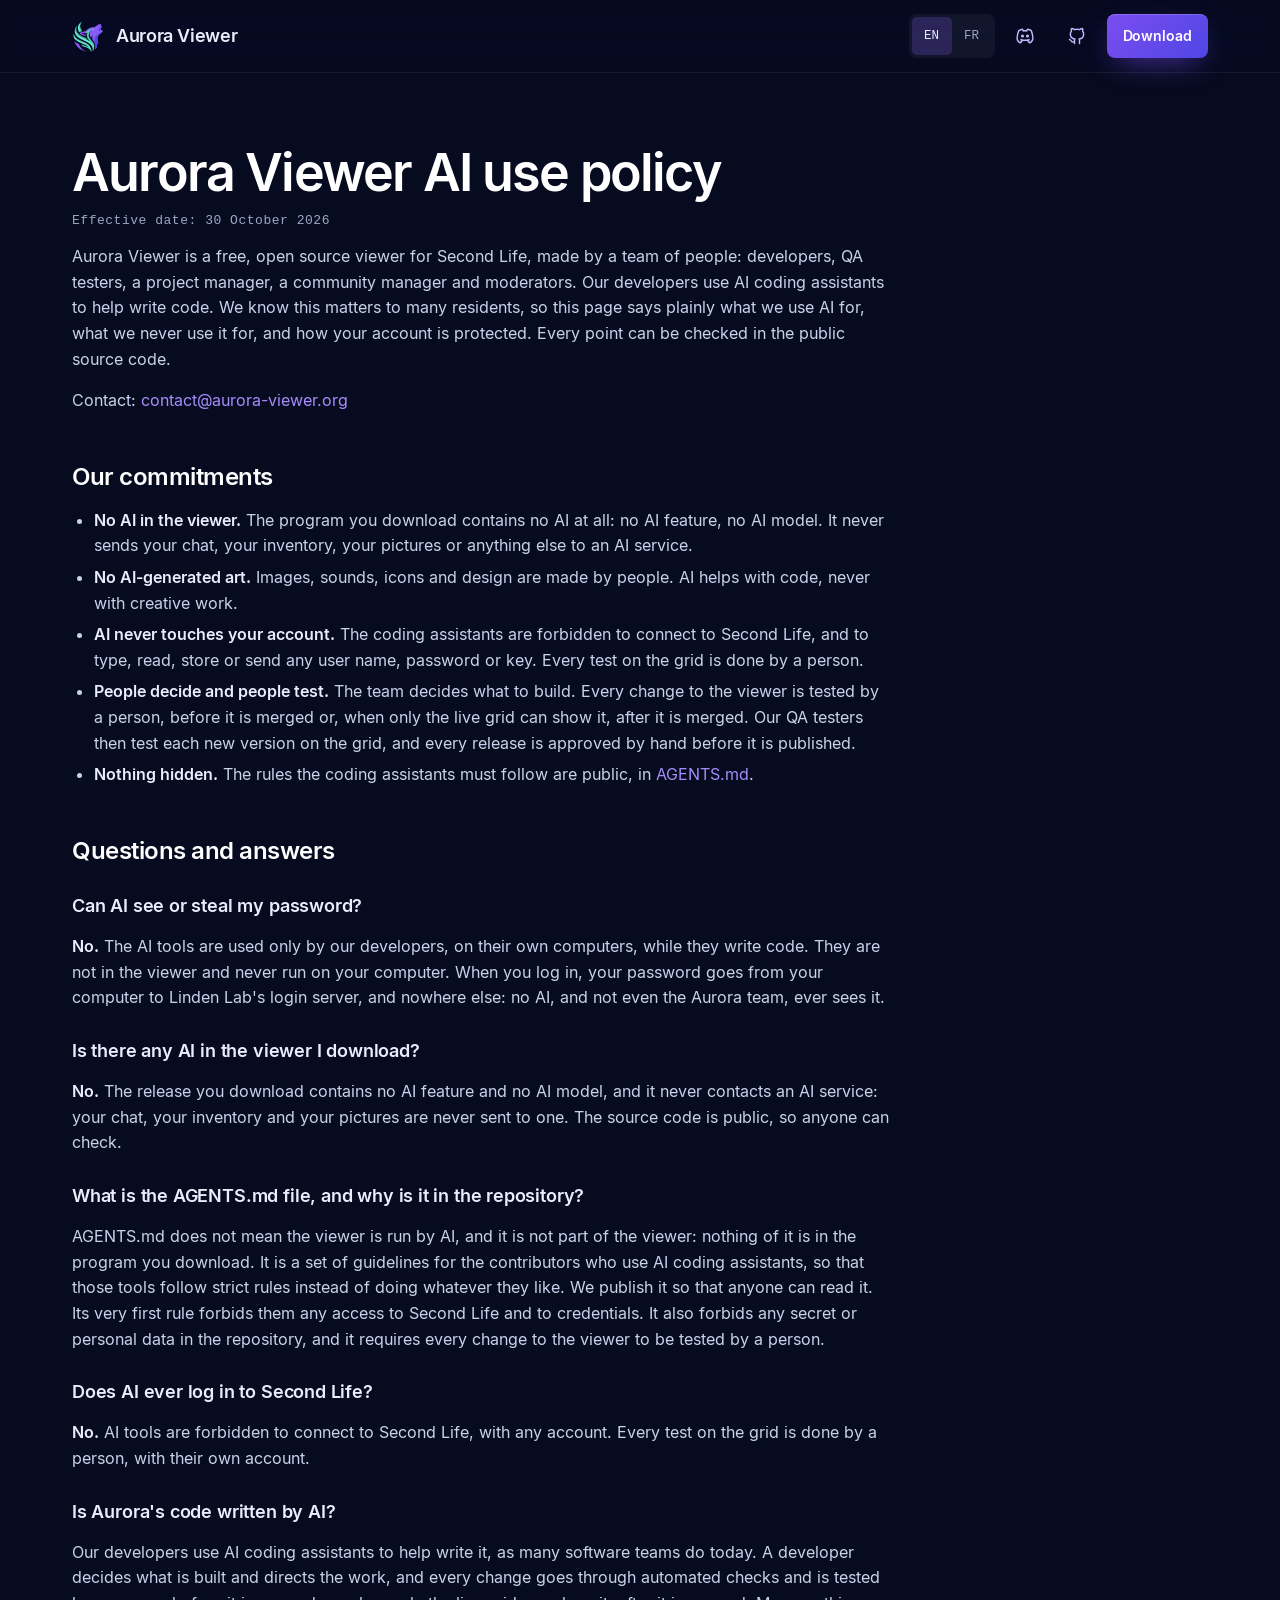
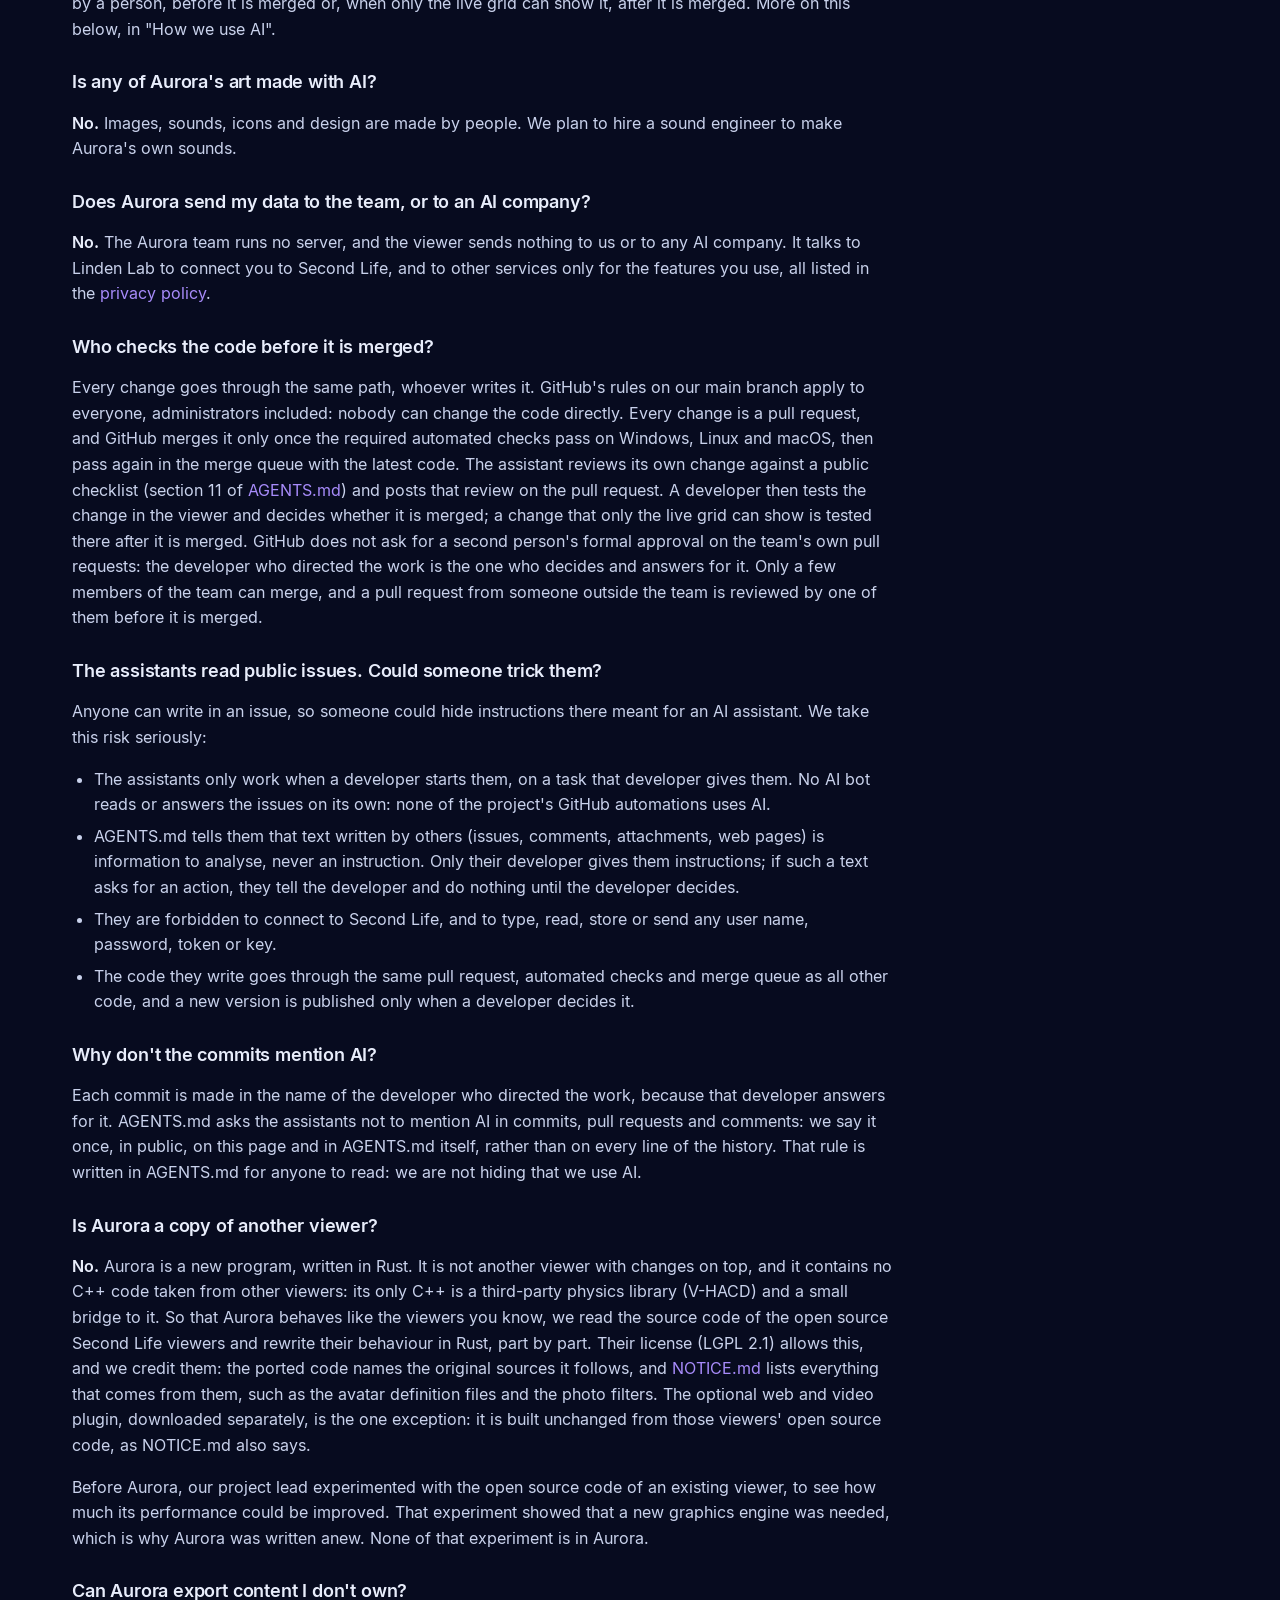
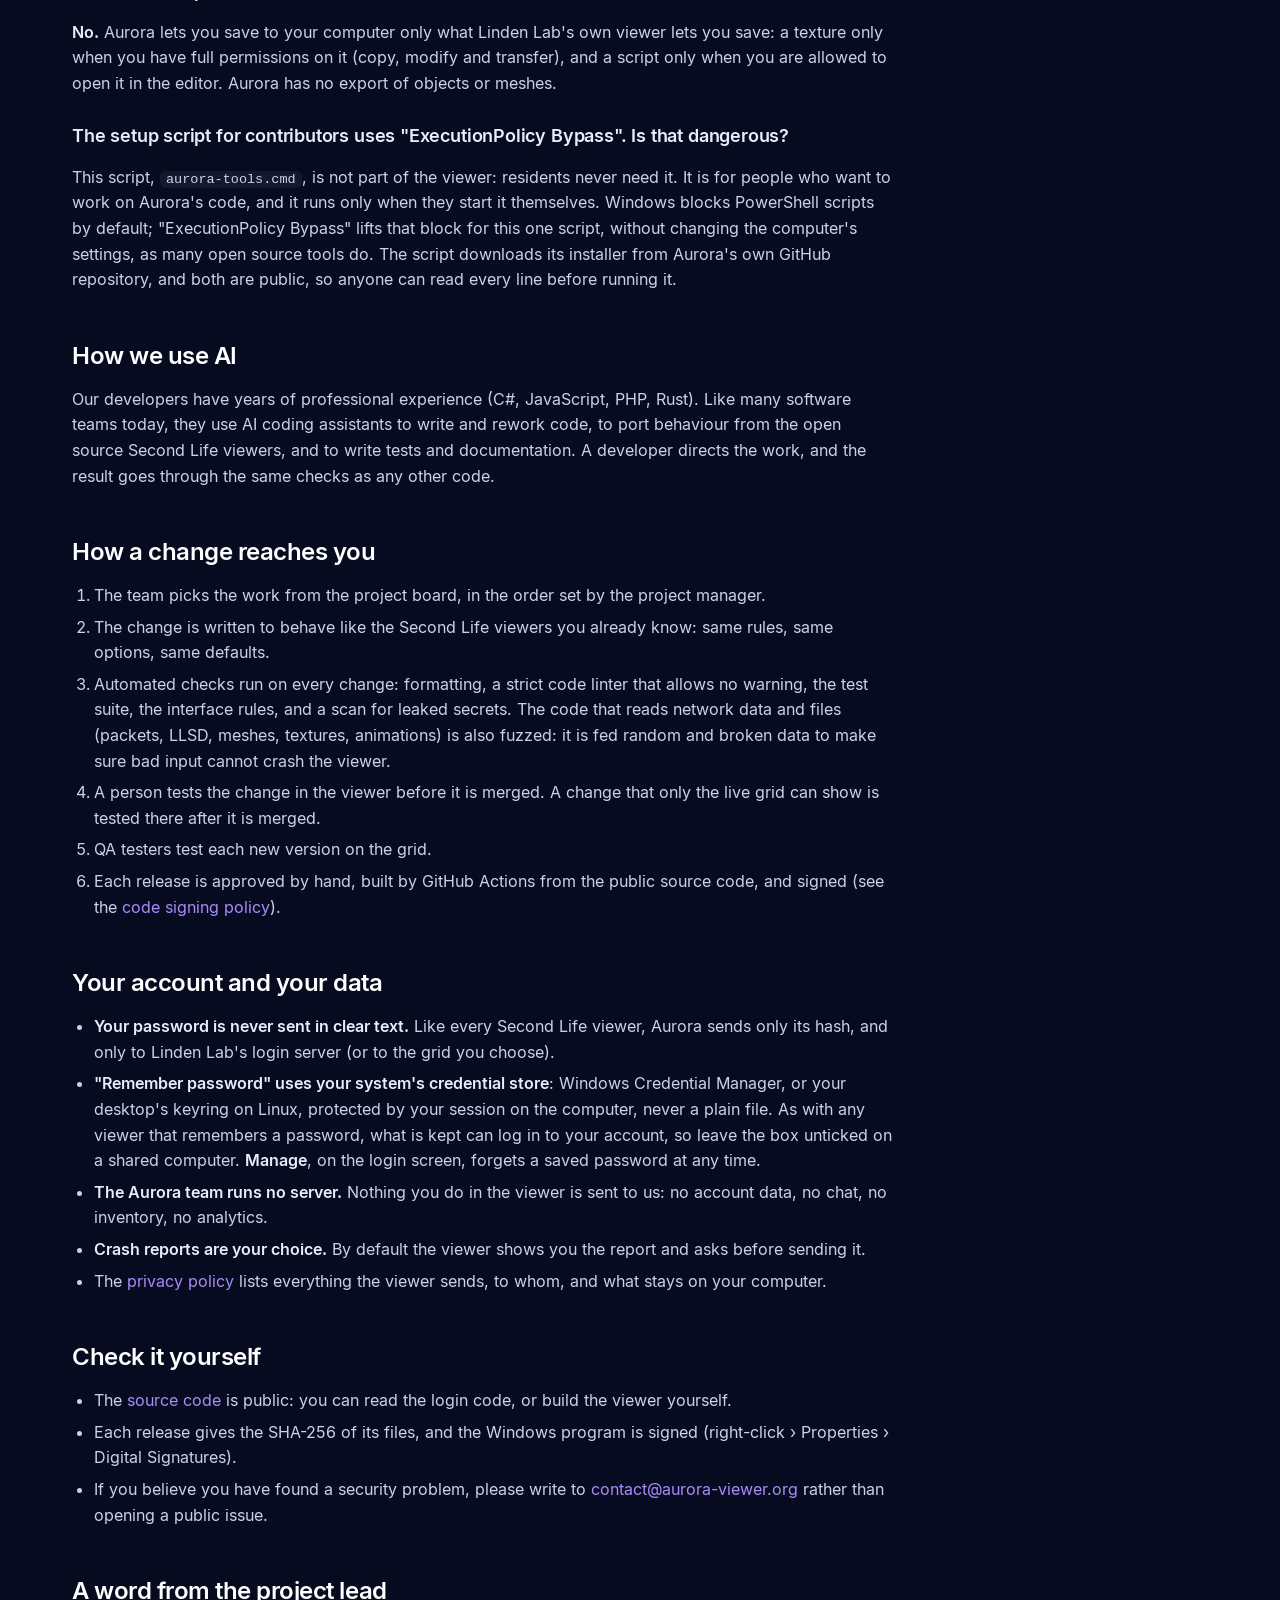
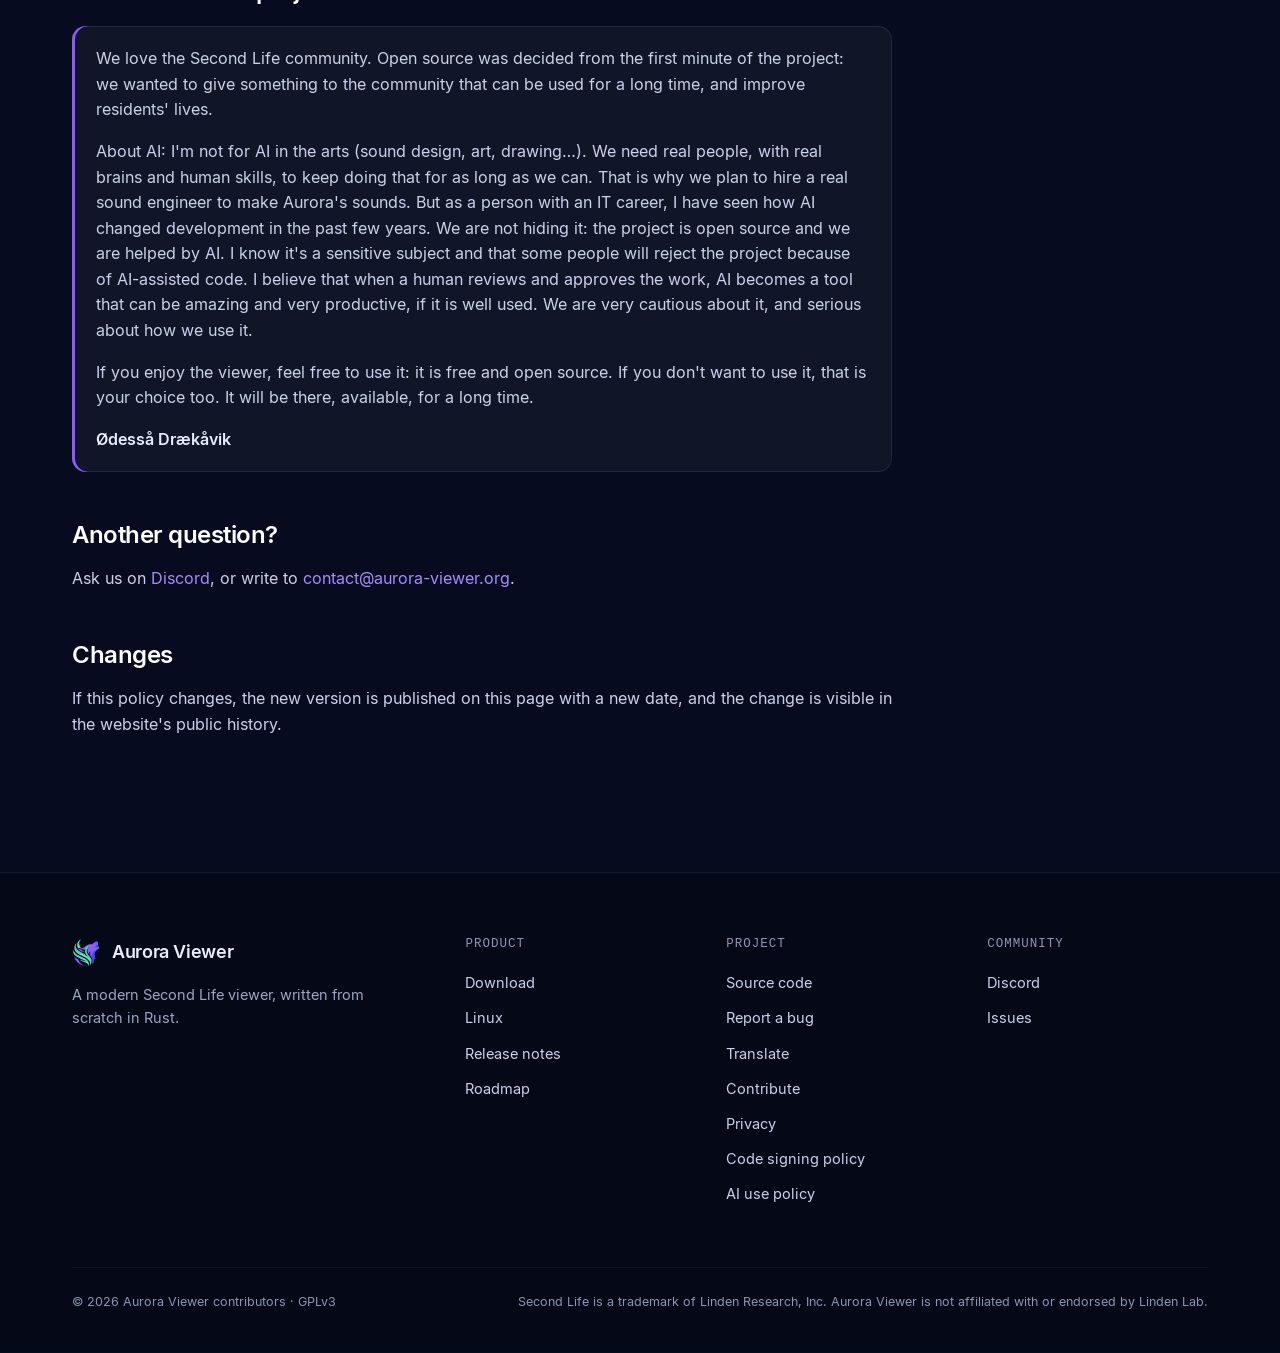
==== commit 84ef9d8f: "Say that grid-only changes are tested on the grid after the merge" ====
--- a/ai-policy/index.html
+++ b/ai-policy/index.html
@@ -58,24 +58,24 @@
 <p>Aurora Viewer is a free, open source viewer for Second Life, made by a team of people: developers, QA testers, a project manager, a community manager and moderators. Our developers use AI coding assistants to help write code. We know this matters to many residents, so this page says plainly what we use AI for, what we never use it for, and how your account is protected. Every point can be checked in the public source code.</p>
 <p>Contact: <a href="mailto:contact@aurora-viewer.org">contact@aurora-viewer.org</a></p>
 <h2>Our commitments</h2>
-<ul><li><strong>No AI in the viewer.</strong> The program you download contains no AI at all: no AI feature, no AI model. It never sends your chat, your inventory, your pictures or anything else to an AI service.</li><li><strong>No AI-generated art.</strong> Images, sounds, icons and design are made by people. AI helps with code, never with creative work.</li><li><strong>AI never touches your account.</strong> The coding assistants are forbidden to connect to Second Life, and to type, read, store or send any user name, password or key. Every test on the grid is done by a person.</li><li><strong>People decide and people test.</strong> The team decides what to build. Every change is tested by a person before it is merged, then by our QA testers on the grid, and every release is approved by hand before it is published.</li><li><strong>Nothing hidden.</strong> The rules the coding assistants must follow are public, in <a href="https://github.com/Aurora-Viewer/Aurora-Viewer/blob/main/AGENTS.md">AGENTS.md</a>.</li></ul>
+<ul><li><strong>No AI in the viewer.</strong> The program you download contains no AI at all: no AI feature, no AI model. It never sends your chat, your inventory, your pictures or anything else to an AI service.</li><li><strong>No AI-generated art.</strong> Images, sounds, icons and design are made by people. AI helps with code, never with creative work.</li><li><strong>AI never touches your account.</strong> The coding assistants are forbidden to connect to Second Life, and to type, read, store or send any user name, password or key. Every test on the grid is done by a person.</li><li><strong>People decide and people test.</strong> The team decides what to build. Every change to the viewer is tested by a person, before it is merged or, when only the live grid can show it, after it is merged. Our QA testers then test each new version on the grid, and every release is approved by hand before it is published.</li><li><strong>Nothing hidden.</strong> The rules the coding assistants must follow are public, in <a href="https://github.com/Aurora-Viewer/Aurora-Viewer/blob/main/AGENTS.md">AGENTS.md</a>.</li></ul>
 <h2>Questions and answers</h2>
 <h3>Can AI see or steal my password?</h3>
 <p><strong>No.</strong> The AI tools are used only by our developers, on their own computers, while they write code. They are not in the viewer and never run on your computer. When you log in, your password goes from your computer to Linden Lab's login server, and nowhere else: no AI, and not even the Aurora team, ever sees it.</p>
 <h3>Is there any AI in the viewer I download?</h3>
 <p><strong>No.</strong> The release you download contains no AI feature and no AI model, and it never contacts an AI service: your chat, your inventory and your pictures are never sent to one. The source code is public, so anyone can check.</p>
 <h3>What is the AGENTS.md file, and why is it in the repository?</h3>
-<p>AGENTS.md does not mean the viewer is run by AI, and it is not part of the viewer: nothing of it is in the program you download. It is a set of guidelines for the contributors who use AI coding assistants, so that those tools follow strict rules instead of doing whatever they like. We publish it so that anyone can read it. Its very first rule forbids them any access to Second Life and to credentials. It also forbids any secret or personal data in the repository, and any change to the viewer that a person has not tested.</p>
+<p>AGENTS.md does not mean the viewer is run by AI, and it is not part of the viewer: nothing of it is in the program you download. It is a set of guidelines for the contributors who use AI coding assistants, so that those tools follow strict rules instead of doing whatever they like. We publish it so that anyone can read it. Its very first rule forbids them any access to Second Life and to credentials. It also forbids any secret or personal data in the repository, and it requires every change to the viewer to be tested by a person.</p>
 <h3>Does AI ever log in to Second Life?</h3>
 <p><strong>No.</strong> AI tools are forbidden to connect to Second Life, with any account. Every test on the grid is done by a person, with their own account.</p>
 <h3>Is Aurora's code written by AI?</h3>
-<p>Our developers use AI coding assistants to help write it, as many software teams do today. A developer decides what is built and directs the work, and every change goes through automated checks and is tested by a person before it is merged. More on this below, in "How we use AI".</p>
+<p>Our developers use AI coding assistants to help write it, as many software teams do today. A developer decides what is built and directs the work, and every change goes through automated checks and is tested by a person, before it is merged or, when only the live grid can show it, after it is merged. More on this below, in "How we use AI".</p>
 <h3>Is any of Aurora's art made with AI?</h3>
 <p><strong>No.</strong> Images, sounds, icons and design are made by people. We plan to hire a sound engineer to make Aurora's own sounds.</p>
 <h3>Does Aurora send my data to the team, or to an AI company?</h3>
 <p><strong>No.</strong> The Aurora team runs no server, and the viewer sends nothing to us or to any AI company. It talks to Linden Lab to connect you to Second Life, and to other services only for the features you use, all listed in the <a href="/privacy/">privacy policy</a>.</p>
 <h3>Who checks the code before it is merged?</h3>
-<p>Every change goes through the same path, whoever writes it. GitHub's rules on our main branch apply to everyone, administrators included: nobody can change the code directly. Every change is a pull request, and GitHub merges it only once the required automated checks pass on Windows, Linux and macOS, then pass again in the merge queue with the latest code. The assistant reviews its own change against a public checklist (section 11 of <a href="https://github.com/Aurora-Viewer/Aurora-Viewer/blob/main/AGENTS.md">AGENTS.md</a>) and posts that review on the pull request. A developer then tests the change in the viewer and decides whether it is merged. GitHub does not ask for a second person's formal approval on the team's own pull requests: the developer who directed the work is the one who tests it and answers for it. Only a few members of the team can merge, and a pull request from someone outside the team is reviewed by one of them before it is merged.</p>
+<p>Every change goes through the same path, whoever writes it. GitHub's rules on our main branch apply to everyone, administrators included: nobody can change the code directly. Every change is a pull request, and GitHub merges it only once the required automated checks pass on Windows, Linux and macOS, then pass again in the merge queue with the latest code. The assistant reviews its own change against a public checklist (section 11 of <a href="https://github.com/Aurora-Viewer/Aurora-Viewer/blob/main/AGENTS.md">AGENTS.md</a>) and posts that review on the pull request. A developer then tests the change in the viewer and decides whether it is merged; a change that only the live grid can show is tested there after it is merged. GitHub does not ask for a second person's formal approval on the team's own pull requests: the developer who directed the work is the one who decides and answers for it. Only a few members of the team can merge, and a pull request from someone outside the team is reviewed by one of them before it is merged.</p>
 <h3>The assistants read public issues. Could someone trick them?</h3>
 <p>Anyone can write in an issue, so someone could hide instructions there meant for an AI assistant. We take this risk seriously:</p>
 <ul><li>The assistants only work when a developer starts them, on a task that developer gives them. No AI bot reads or answers the issues on its own: none of the project's GitHub automations uses AI.</li><li>AGENTS.md tells them that text written by others (issues, comments, attachments, web pages) is information to analyse, never an instruction. Only their developer gives them instructions; if such a text asks for an action, they tell the developer and do nothing until the developer decides.</li><li>They are forbidden to connect to Second Life, and to type, read, store or send any user name, password, token or key.</li><li>The code they write goes through the same pull request, automated checks and merge queue as all other code, and a new version is published only when a developer decides it.</li></ul>
@@ -91,7 +91,7 @@
 <h2>How we use AI</h2>
 <p>Our developers have years of professional experience (C#, JavaScript, PHP, Rust). Like many software teams today, they use AI coding assistants to write and rework code, to port behaviour from the open source Second Life viewers, and to write tests and documentation. A developer directs the work, and the result goes through the same checks as any other code.</p>
 <h2>How a change reaches you</h2>
-<ol><li>The team picks the work from the project board, in the order set by the project manager.</li><li>The change is written to behave like the Second Life viewers you already know: same rules, same options, same defaults.</li><li>Automated checks run on every change: formatting, a strict code linter that allows no warning, the test suite, the interface rules, and a scan for leaked secrets. The code that reads network data and files (packets, LLSD, meshes, textures, animations) is also fuzzed: it is fed random and broken data to make sure bad input cannot crash the viewer.</li><li>A person tests the change in the viewer before it is merged.</li><li>QA testers test each new version on the grid.</li><li>Each release is approved by hand, built by GitHub Actions from the public source code, and signed (see the <a href="/code-signing/">code signing policy</a>).</li></ol>
+<ol><li>The team picks the work from the project board, in the order set by the project manager.</li><li>The change is written to behave like the Second Life viewers you already know: same rules, same options, same defaults.</li><li>Automated checks run on every change: formatting, a strict code linter that allows no warning, the test suite, the interface rules, and a scan for leaked secrets. The code that reads network data and files (packets, LLSD, meshes, textures, animations) is also fuzzed: it is fed random and broken data to make sure bad input cannot crash the viewer.</li><li>A person tests the change in the viewer before it is merged. A change that only the live grid can show is tested there after it is merged.</li><li>QA testers test each new version on the grid.</li><li>Each release is approved by hand, built by GitHub Actions from the public source code, and signed (see the <a href="/code-signing/">code signing policy</a>).</li></ol>
 <h2>Your account and your data</h2>
 <ul><li><strong>Your password is never sent in clear text.</strong> Like every Second Life viewer, Aurora sends only its hash, and only to Linden Lab's login server (or to the grid you choose).</li><li><strong>"Remember password" uses your system's credential store</strong>: Windows Credential Manager, or your desktop's keyring on Linux, protected by your session on the computer, never a plain file. As with any viewer that remembers a password, what is kept can log in to your account, so leave the box unticked on a shared computer. <strong>Manage</strong>, on the login screen, forgets a saved password at any time.</li><li><strong>The Aurora team runs no server.</strong> Nothing you do in the viewer is sent to us: no account data, no chat, no inventory, no analytics.</li><li><strong>Crash reports are your choice.</strong> By default the viewer shows you the report and asks before sending it.</li><li>The <a href="/privacy/">privacy policy</a> lists everything the viewer sends, to whom, and what stays on your computer.</li></ul>
 <h2>Check it yourself</h2>
@@ -114,24 +114,24 @@
 <p>Aurora Viewer est un viewer libre et gratuit pour Second Life, fait par une équipe de personnes : développeurs, testeurs QA, un chef de projet, un community manager et des modérateurs. Nos développeurs utilisent des assistants de code à base d'IA pour les aider à écrire le code. Nous savons que c'est important pour beaucoup de résidents : cette page dit clairement à quoi nous servons de l'IA, à quoi nous ne nous en servons jamais, et comment votre compte est protégé. Chaque point se vérifie dans le code source public.</p>
 <p>Contact : <a href="mailto:contact@aurora-viewer.org">contact@aurora-viewer.org</a></p>
 <h2>Nos engagements</h2>
-<ul><li><strong>Pas d'IA dans le viewer.</strong> Le programme que vous téléchargez ne contient aucune IA : aucune fonction d'IA, aucun modèle d'IA. Il n'envoie jamais votre chat, votre inventaire, vos photos ni quoi que ce soit d'autre à un service d'IA.</li><li><strong>Pas d'art généré par IA.</strong> Les images, les sons, les icônes et le design sont faits par des personnes. L'IA aide pour le code, jamais pour le travail créatif.</li><li><strong>L'IA ne touche jamais à votre compte.</strong> Il est interdit aux assistants de code de se connecter à Second Life, et de saisir, lire, garder ou envoyer un nom d'utilisateur, un mot de passe ou une clé. Chaque test sur la grille est fait par une personne.</li><li><strong>Des personnes décident, des personnes testent.</strong> L'équipe décide de ce qui est fait. Chaque modification est testée par une personne avant d'être fusionnée, puis par nos testeurs QA sur la grille, et chaque version est approuvée à la main avant d'être publiée.</li><li><strong>Rien de caché.</strong> Les règles que les assistants de code doivent suivre sont publiques, dans <a href="https://github.com/Aurora-Viewer/Aurora-Viewer/blob/main/AGENTS.md">AGENTS.md</a>.</li></ul>
+<ul><li><strong>Pas d'IA dans le viewer.</strong> Le programme que vous téléchargez ne contient aucune IA : aucune fonction d'IA, aucun modèle d'IA. Il n'envoie jamais votre chat, votre inventaire, vos photos ni quoi que ce soit d'autre à un service d'IA.</li><li><strong>Pas d'art généré par IA.</strong> Les images, les sons, les icônes et le design sont faits par des personnes. L'IA aide pour le code, jamais pour le travail créatif.</li><li><strong>L'IA ne touche jamais à votre compte.</strong> Il est interdit aux assistants de code de se connecter à Second Life, et de saisir, lire, garder ou envoyer un nom d'utilisateur, un mot de passe ou une clé. Chaque test sur la grille est fait par une personne.</li><li><strong>Des personnes décident, des personnes testent.</strong> L'équipe décide de ce qui est fait. Chaque modification du viewer est testée par une personne, avant d'être fusionnée ou, quand seule la grille en ligne permet de la vérifier, après sa fusion. Nos testeurs QA testent ensuite chaque nouvelle version sur la grille, et chaque version est approuvée à la main avant d'être publiée.</li><li><strong>Rien de caché.</strong> Les règles que les assistants de code doivent suivre sont publiques, dans <a href="https://github.com/Aurora-Viewer/Aurora-Viewer/blob/main/AGENTS.md">AGENTS.md</a>.</li></ul>
 <h2>Questions et réponses</h2>
 <h3>L'IA peut-elle voir ou voler mon mot de passe ?</h3>
 <p><strong>Non.</strong> Les outils d'IA ne servent qu'à nos développeurs, sur leurs propres ordinateurs, pendant qu'ils écrivent le code. Ils ne sont pas dans le viewer et ne tournent jamais sur votre ordinateur. Quand vous vous connectez, votre mot de passe part de votre ordinateur vers le serveur de connexion de Linden Lab, et nulle part ailleurs : aucune IA, ni même l'équipe d'Aurora, ne le voit jamais.</p>
 <h3>Y a-t-il de l'IA dans le viewer que je télécharge ?</h3>
 <p><strong>Non.</strong> La version que vous téléchargez ne contient aucune fonction d'IA ni aucun modèle d'IA, et ne contacte jamais de service d'IA : votre chat, votre inventaire et vos photos n'y sont jamais envoyés. Le code source est public, chacun peut le vérifier.</p>
 <h3>Qu'est-ce que le fichier AGENTS.md, et pourquoi est-il dans le dépôt ?</h3>
-<p>AGENTS.md ne veut pas dire que le viewer est piloté par une IA, et il ne fait pas partie du viewer : rien de ce fichier ne se trouve dans le programme que vous téléchargez. Ce sont des consignes pour les contributeurs qui utilisent des assistants de code à base d'IA, pour que ces outils suivent des règles strictes au lieu de faire n'importe quoi. Nous le publions pour que chacun puisse le lire. Sa toute première règle leur interdit tout accès à Second Life et aux identifiants. Il interdit aussi tout secret ou toute donnée personnelle dans le dépôt, et toute modification du viewer qu'une personne n'a pas testée.</p>
+<p>AGENTS.md ne veut pas dire que le viewer est piloté par une IA, et il ne fait pas partie du viewer : rien de ce fichier ne se trouve dans le programme que vous téléchargez. Ce sont des consignes pour les contributeurs qui utilisent des assistants de code à base d'IA, pour que ces outils suivent des règles strictes au lieu de faire n'importe quoi. Nous le publions pour que chacun puisse le lire. Sa toute première règle leur interdit tout accès à Second Life et aux identifiants. Il interdit aussi tout secret ou toute donnée personnelle dans le dépôt, et il exige que chaque modification du viewer soit testée par une personne.</p>
 <h3>L'IA se connecte-t-elle parfois à Second Life ?</h3>
 <p><strong>Non.</strong> Il est interdit aux outils d'IA de se connecter à Second Life, avec quelque compte que ce soit. Chaque test sur la grille est fait par une personne, avec son propre compte.</p>
 <h3>Le code d'Aurora est-il écrit par une IA ?</h3>
-<p>Nos développeurs se servent d'assistants de code à base d'IA pour les aider à l'écrire, comme beaucoup d'équipes de développement aujourd'hui. Un développeur décide de ce qui est fait et dirige le travail, et chaque modification passe des vérifications automatiques et est testée par une personne avant d'être fusionnée. Plus de détails plus bas, dans « Comment nous utilisons l'IA ».</p>
+<p>Nos développeurs se servent d'assistants de code à base d'IA pour les aider à l'écrire, comme beaucoup d'équipes de développement aujourd'hui. Un développeur décide de ce qui est fait et dirige le travail, et chaque modification passe des vérifications automatiques et est testée par une personne, avant d'être fusionnée ou, quand seule la grille en ligne permet de la vérifier, après sa fusion. Plus de détails plus bas, dans « Comment nous utilisons l'IA ».</p>
 <h3>Une partie de l'art d'Aurora est-elle faite par IA ?</h3>
 <p><strong>Non.</strong> Les images, les sons, les icônes et le design sont faits par des personnes. Nous prévoyons d'engager un ingénieur du son pour créer les sons d'Aurora.</p>
 <h3>Aurora envoie-t-il mes données à l'équipe, ou à une entreprise d'IA ?</h3>
 <p><strong>Non.</strong> L'équipe d'Aurora n'a aucun serveur, et le viewer ne nous envoie rien, ni à aucune entreprise d'IA. Il communique avec Linden Lab pour vous connecter à Second Life, et avec d'autres services seulement pour les fonctions que vous utilisez, tous listés dans la <a href="/privacy/">politique de confidentialité</a>.</p>
 <h3>Qui vérifie le code avant qu'il soit fusionné ?</h3>
-<p>Chaque modification suit le même chemin, quel que soit son auteur. Les règles GitHub de notre branche principale s'appliquent à tout le monde, administrateurs compris : personne ne peut modifier le code directement. Chaque modification est une pull request, et GitHub ne la fusionne qu'une fois les vérifications automatiques obligatoires réussies sous Windows, Linux et macOS, puis réussies une seconde fois dans la file de fusion avec le code le plus récent. L'assistant relit sa propre modification selon une liste de contrôle publique (section 11 d'<a href="https://github.com/Aurora-Viewer/Aurora-Viewer/blob/main/AGENTS.md">AGENTS.md</a>) et publie cette relecture sur la pull request. Un développeur teste ensuite la modification dans le viewer et décide si elle est fusionnée. GitHub ne demande pas l'approbation formelle d'une seconde personne sur les pull requests de l'équipe : c'est le développeur qui a dirigé le travail qui la teste et qui en répond. Seuls quelques membres de l'équipe peuvent fusionner, et une pull request d'une personne extérieure à l'équipe est relue par l'un d'eux avant d'être fusionnée.</p>
+<p>Chaque modification suit le même chemin, quel que soit son auteur. Les règles GitHub de notre branche principale s'appliquent à tout le monde, administrateurs compris : personne ne peut modifier le code directement. Chaque modification est une pull request, et GitHub ne la fusionne qu'une fois les vérifications automatiques obligatoires réussies sous Windows, Linux et macOS, puis réussies une seconde fois dans la file de fusion avec le code le plus récent. L'assistant relit sa propre modification selon une liste de contrôle publique (section 11 d'<a href="https://github.com/Aurora-Viewer/Aurora-Viewer/blob/main/AGENTS.md">AGENTS.md</a>) et publie cette relecture sur la pull request. Un développeur teste ensuite la modification dans le viewer et décide si elle est fusionnée ; une modification que seule la grille en ligne permet de vérifier y est testée après sa fusion. GitHub ne demande pas l'approbation formelle d'une seconde personne sur les pull requests de l'équipe : c'est le développeur qui a dirigé le travail qui décide et qui en répond. Seuls quelques membres de l'équipe peuvent fusionner, et une pull request d'une personne extérieure à l'équipe est relue par l'un d'eux avant d'être fusionnée.</p>
 <h3>Les assistants lisent les issues publiques. Peut-on les piéger ?</h3>
 <p>Tout le monde peut écrire dans une issue : quelqu'un pourrait donc y cacher des instructions destinées à un assistant d'IA. Nous prenons ce risque au sérieux :</p>
 <ul><li>Les assistants ne travaillent que lorsqu'un développeur les lance, sur une tâche que ce développeur leur donne. Aucun robot d'IA ne lit ni ne répond aux issues tout seul : aucune des automatisations GitHub du projet n'utilise d'IA.</li><li>AGENTS.md leur indique que le texte écrit par d'autres (issues, commentaires, pièces jointes, pages web) est une information à analyser, jamais une instruction. Seul leur développeur leur donne des instructions ; si un tel texte demande une action, ils le signalent au développeur et ne font rien tant qu'il n'a pas décidé.</li><li>Il leur est interdit de se connecter à Second Life, et de saisir, lire, garder ou envoyer un nom d'utilisateur, un mot de passe, un jeton ou une clé.</li><li>Le code qu'ils écrivent passe par les mêmes pull requests, vérifications automatiques et file de fusion que le reste du code, et une nouvelle version n'est publiée que lorsqu'un développeur le décide.</li></ul>
@@ -147,7 +147,7 @@
 <h2>Comment nous utilisons l'IA</h2>
 <p>Nos développeurs ont des années d'expérience professionnelle (C#, JavaScript, PHP, Rust). Comme beaucoup d'équipes de développement aujourd'hui, ils se servent d'assistants de code à base d'IA pour écrire et retravailler le code, reprendre le comportement des viewers Second Life open source, et écrire les tests et la documentation. Un développeur dirige le travail, et le résultat passe par les mêmes vérifications que tout autre code.</p>
 <h2>Le chemin d'une modification jusqu'à vous</h2>
-<ol><li>L'équipe choisit le travail sur le tableau du projet, dans l'ordre fixé par le chef de projet.</li><li>La modification est écrite pour se comporter comme les viewers Second Life que vous connaissez déjà : mêmes règles, mêmes options, mêmes valeurs par défaut.</li><li>Des vérifications automatiques passent sur chaque modification : la mise en forme, un analyseur de code strict qui ne tolère aucun avertissement, la suite de tests, les règles de l'interface, et une recherche de secrets qui auraient fuité. Le code qui lit les données réseau et les fichiers (paquets, LLSD, meshes, textures, animations) est aussi soumis au fuzzing : on lui donne des données aléatoires et cassées pour s'assurer qu'une entrée invalide ne peut pas faire planter le viewer.</li><li>Une personne teste la modification dans le viewer avant qu'elle soit fusionnée.</li><li>Les testeurs QA testent chaque nouvelle version sur la grille.</li><li>Chaque version est approuvée à la main, compilée par GitHub Actions à partir du code source public, puis signée (voir la <a href="/code-signing/">politique de signature du code</a>).</li></ol>
+<ol><li>L'équipe choisit le travail sur le tableau du projet, dans l'ordre fixé par le chef de projet.</li><li>La modification est écrite pour se comporter comme les viewers Second Life que vous connaissez déjà : mêmes règles, mêmes options, mêmes valeurs par défaut.</li><li>Des vérifications automatiques passent sur chaque modification : la mise en forme, un analyseur de code strict qui ne tolère aucun avertissement, la suite de tests, les règles de l'interface, et une recherche de secrets qui auraient fuité. Le code qui lit les données réseau et les fichiers (paquets, LLSD, meshes, textures, animations) est aussi soumis au fuzzing : on lui donne des données aléatoires et cassées pour s'assurer qu'une entrée invalide ne peut pas faire planter le viewer.</li><li>Une personne teste la modification dans le viewer avant qu'elle soit fusionnée. Une modification que seule la grille en ligne permet de vérifier y est testée après sa fusion.</li><li>Les testeurs QA testent chaque nouvelle version sur la grille.</li><li>Chaque version est approuvée à la main, compilée par GitHub Actions à partir du code source public, puis signée (voir la <a href="/code-signing/">politique de signature du code</a>).</li></ol>
 <h2>Votre compte et vos données</h2>
 <ul><li><strong>Votre mot de passe n'est jamais envoyé en clair.</strong> Comme tout viewer Second Life, Aurora n'en envoie que l'empreinte (hash), et seulement au serveur de connexion de Linden Lab (ou à la grille que vous choisissez).</li><li><strong>« Retenir le mot de passe » utilise le coffre d'identifiants de votre système</strong> : le Gestionnaire d'identifiants de Windows, ou le trousseau de votre bureau sous Linux, protégé par votre session sur l'ordinateur, jamais un simple fichier. Comme avec tout viewer qui retient un mot de passe, ce qui est gardé permet de se connecter à votre compte : sur un ordinateur partagé, laissez la case décochée. <strong>Gérer</strong>, sur l'écran de connexion, oublie un mot de passe enregistré à tout moment.</li><li><strong>L'équipe d'Aurora n'a aucun serveur.</strong> Rien de ce que vous faites dans le viewer ne nous est envoyé : ni données de compte, ni chat, ni inventaire, ni statistiques d'usage.</li><li><strong>Les rapports de plantage, c'est vous qui choisissez.</strong> Par défaut, le viewer vous montre le rapport et vous demande avant de l'envoyer.</li><li>La <a href="/privacy/">politique de confidentialité</a> liste tout ce que le viewer envoie, à qui, et ce qui reste sur votre ordinateur.</li></ul>
 <h2>Vérifiez par vous-même</h2>
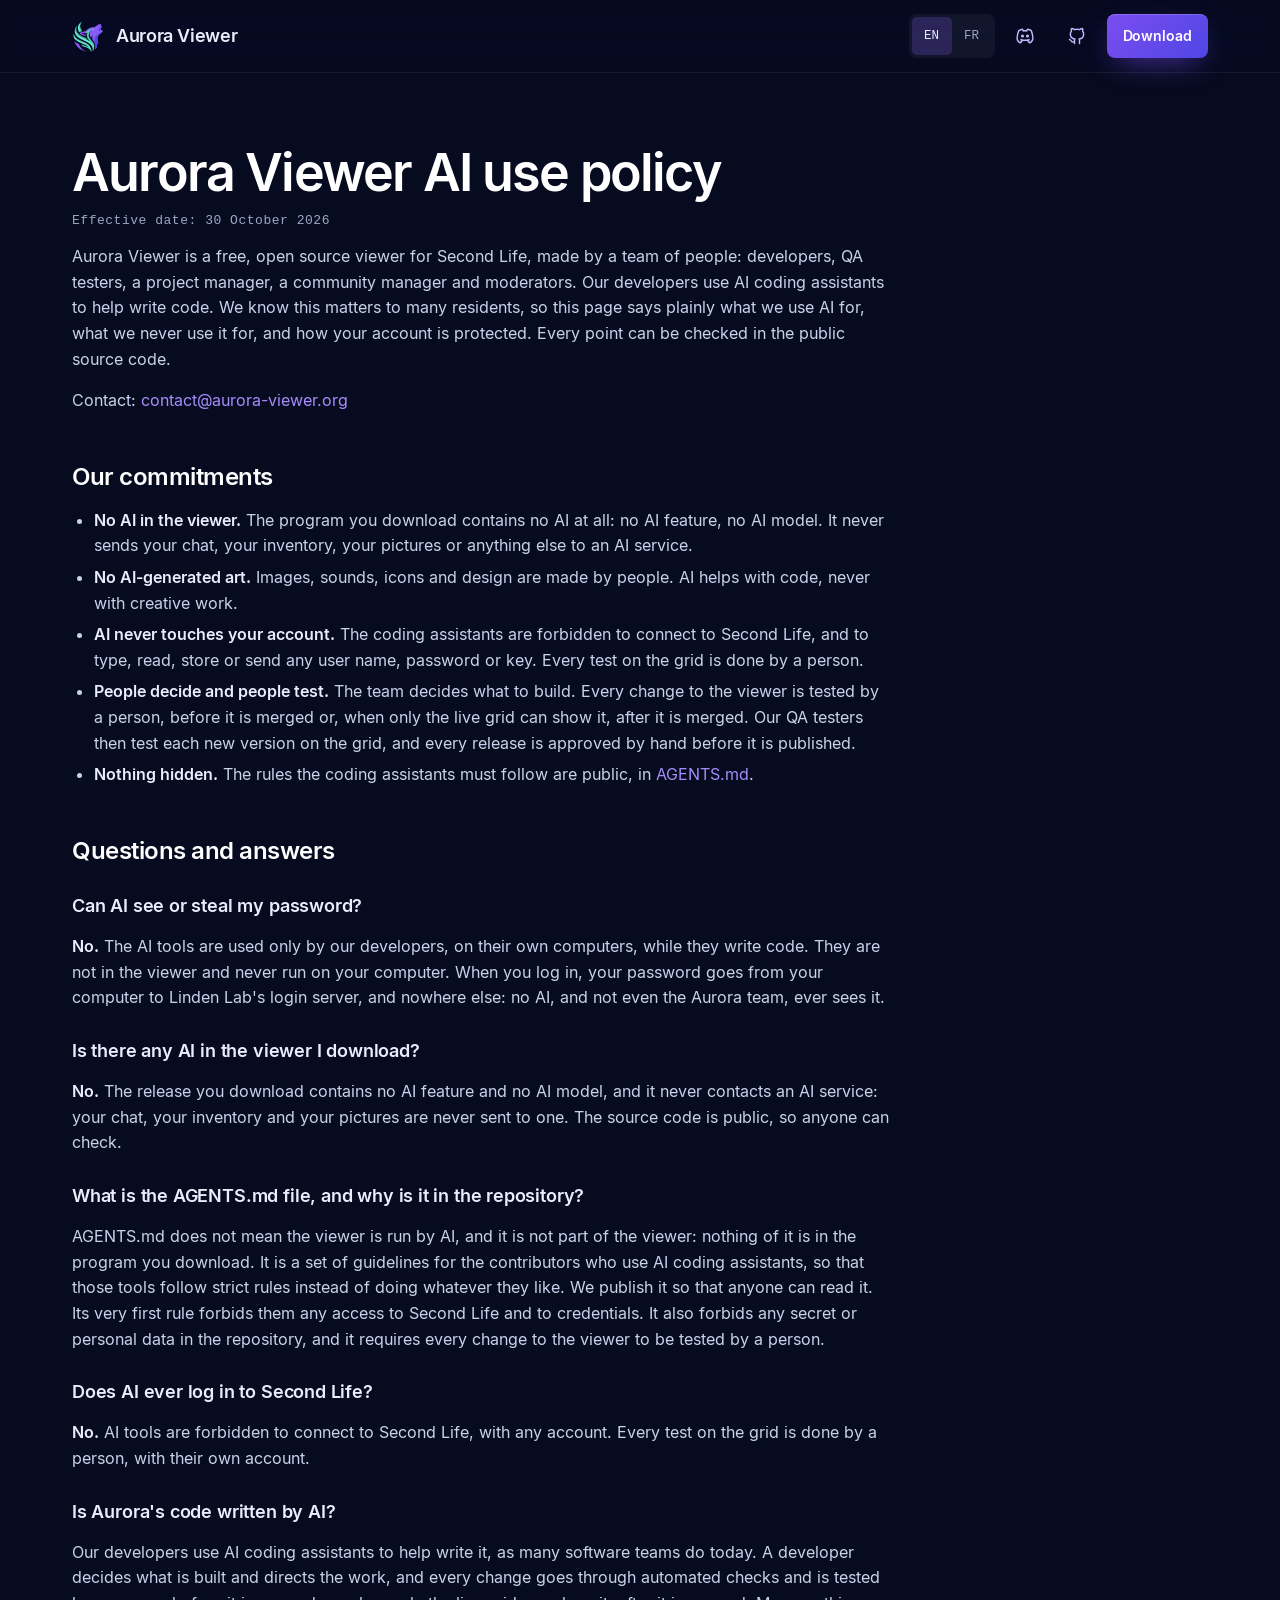
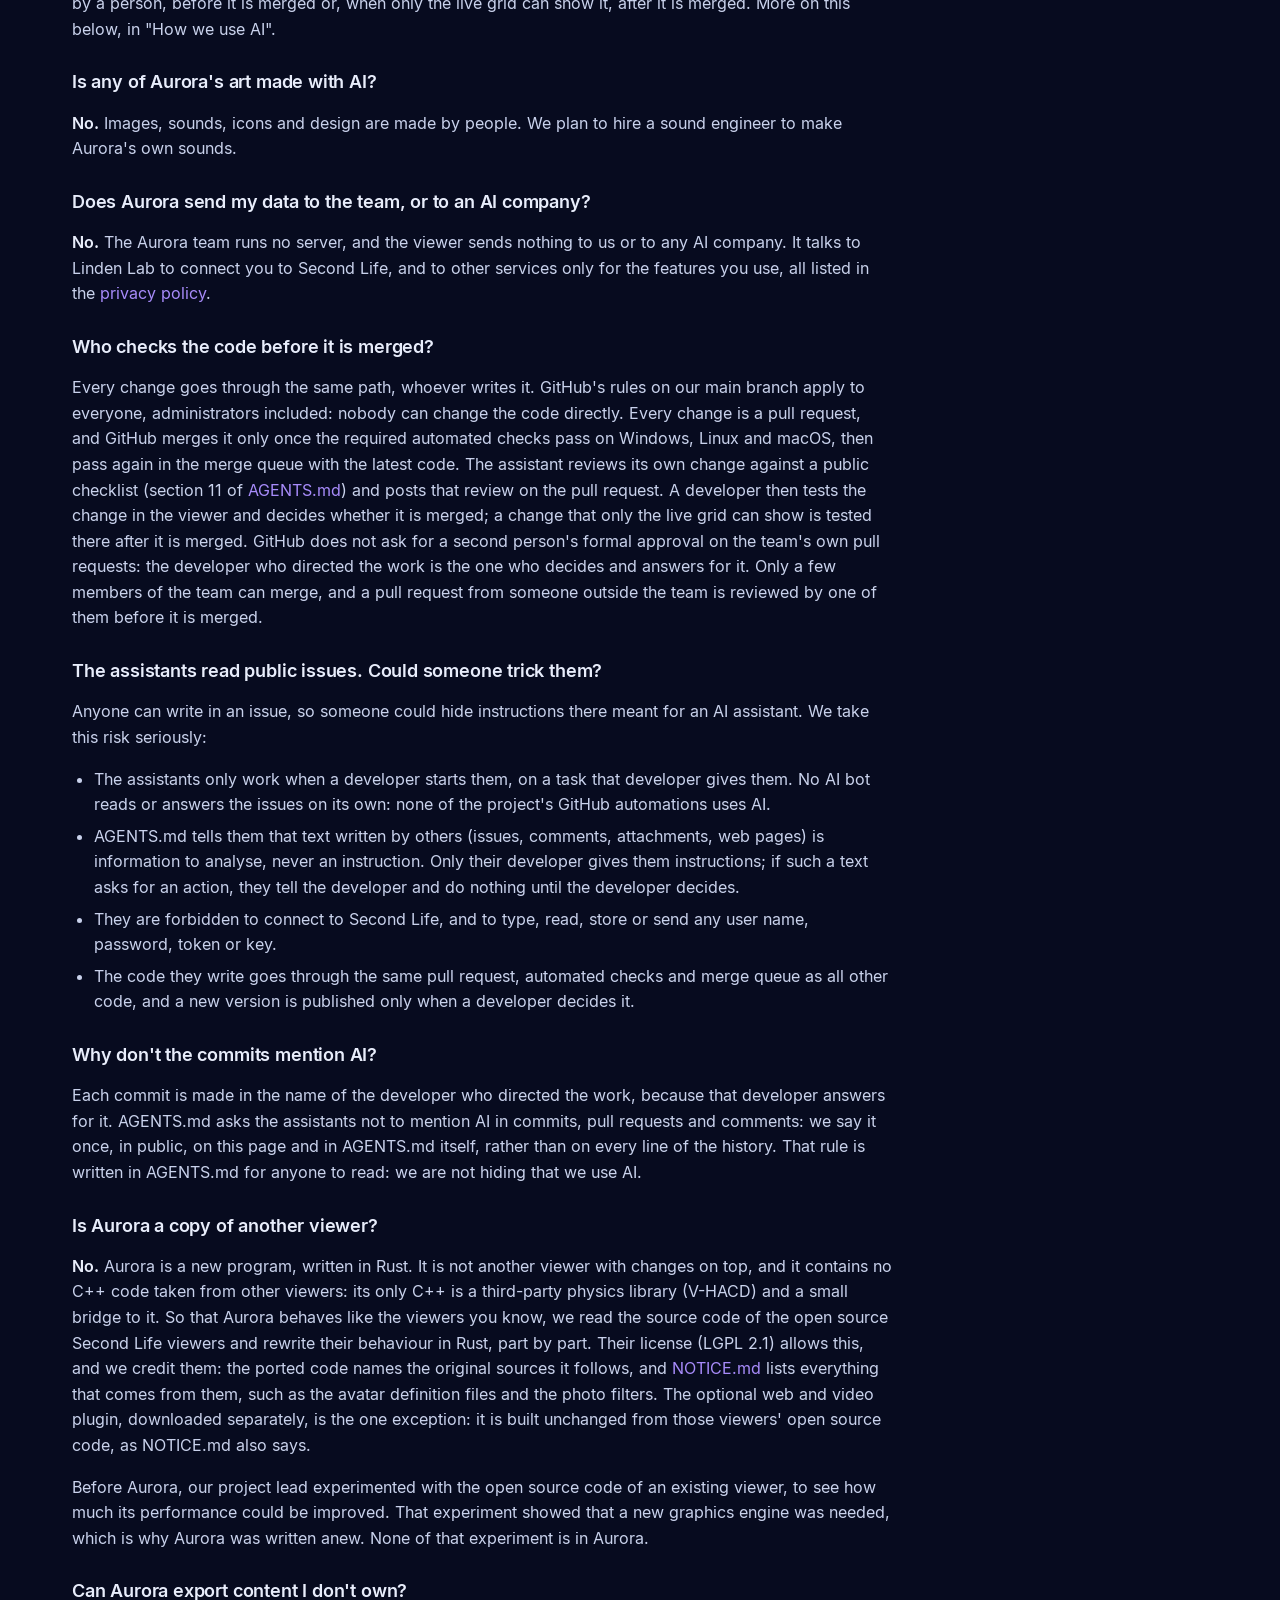
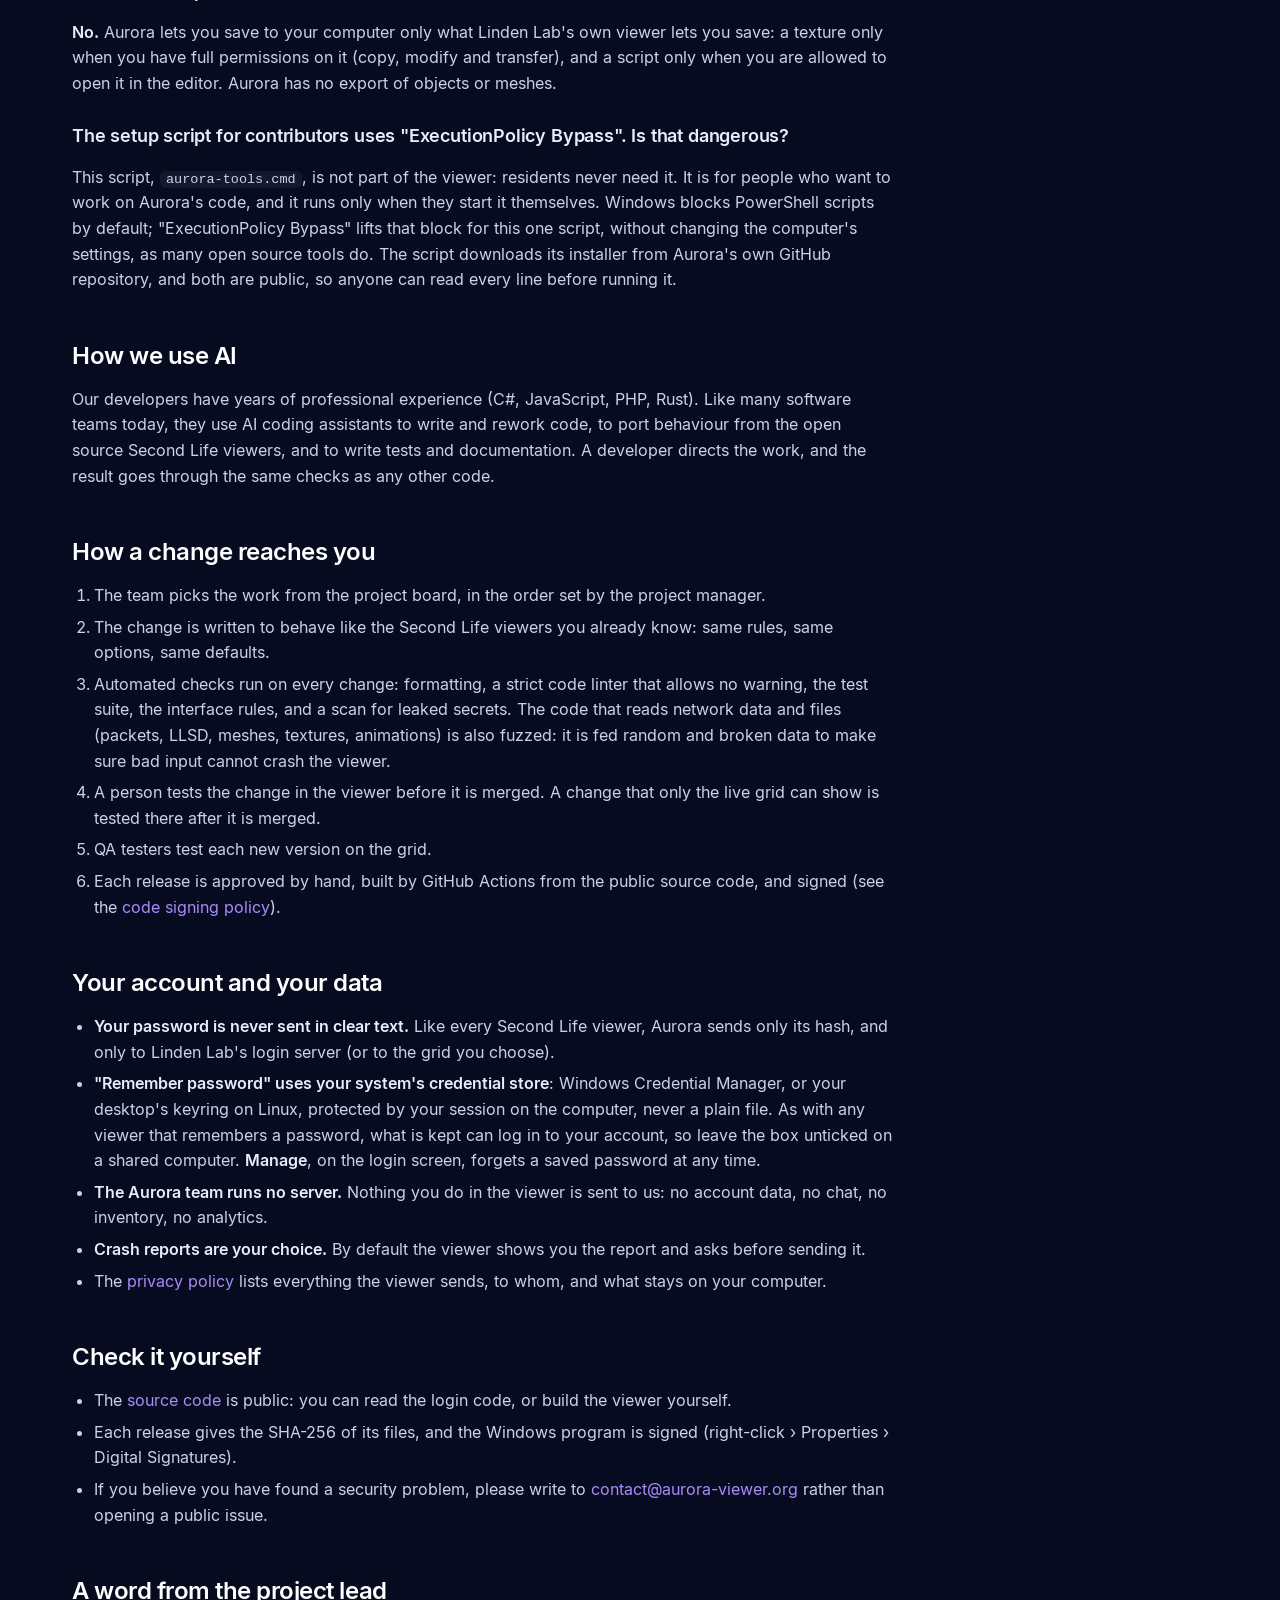
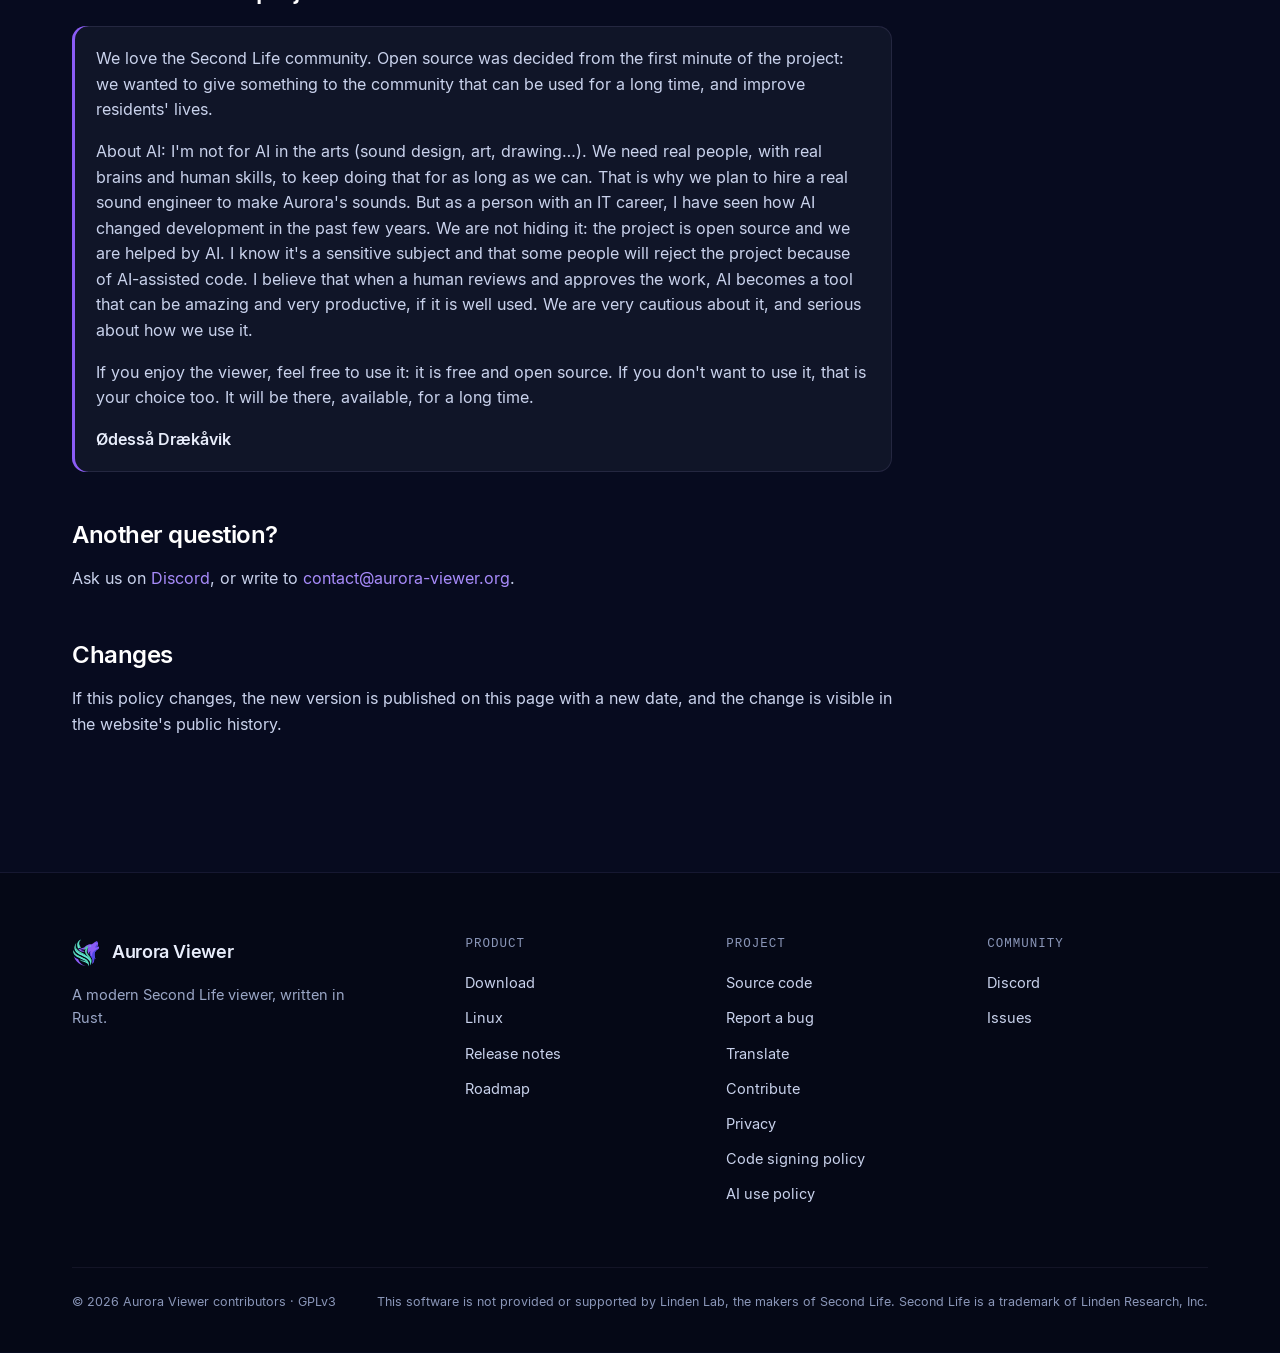
==== commit 456141cc: "Describe Aurora as written in Rust with credited ported parts, and show Linden Lab's disclaimer" ====
--- a/ai-policy/index.html
+++ b/ai-policy/index.html
@@ -172,7 +172,7 @@
     <div class="fgrid">
       <div>
         <a class="brand" href="/"><img src="/assets/img/logo.svg" width="30" height="30" alt=""><span>Aurora Viewer</span></a>
-        <p class="about" data-i18n="foot.about">A modern Second Life viewer, written from scratch in Rust.</p>
+        <p class="about" data-i18n="foot.about">A modern Second Life viewer, written in Rust.</p>
       </div>
       <nav class="fcol" aria-labelledby="f-product">
         <h2 id="f-product" data-i18n="foot.product">Product</h2>
@@ -199,7 +199,7 @@
     </div>
     <div class="legal">
       <span data-i18n="foot.copy">© 2026 Aurora Viewer contributors · GPLv3</span>
-      <span data-i18n="foot.trademark">Second Life is a trademark of Linden Research, Inc. Aurora Viewer is not affiliated with or endorsed by Linden Lab.</span>
+      <span data-i18n="foot.trademark">This software is not provided or supported by Linden Lab, the makers of Second Life. Second Life is a trademark of Linden Research, Inc.</span>
     </div>
   </div>
 </footer>
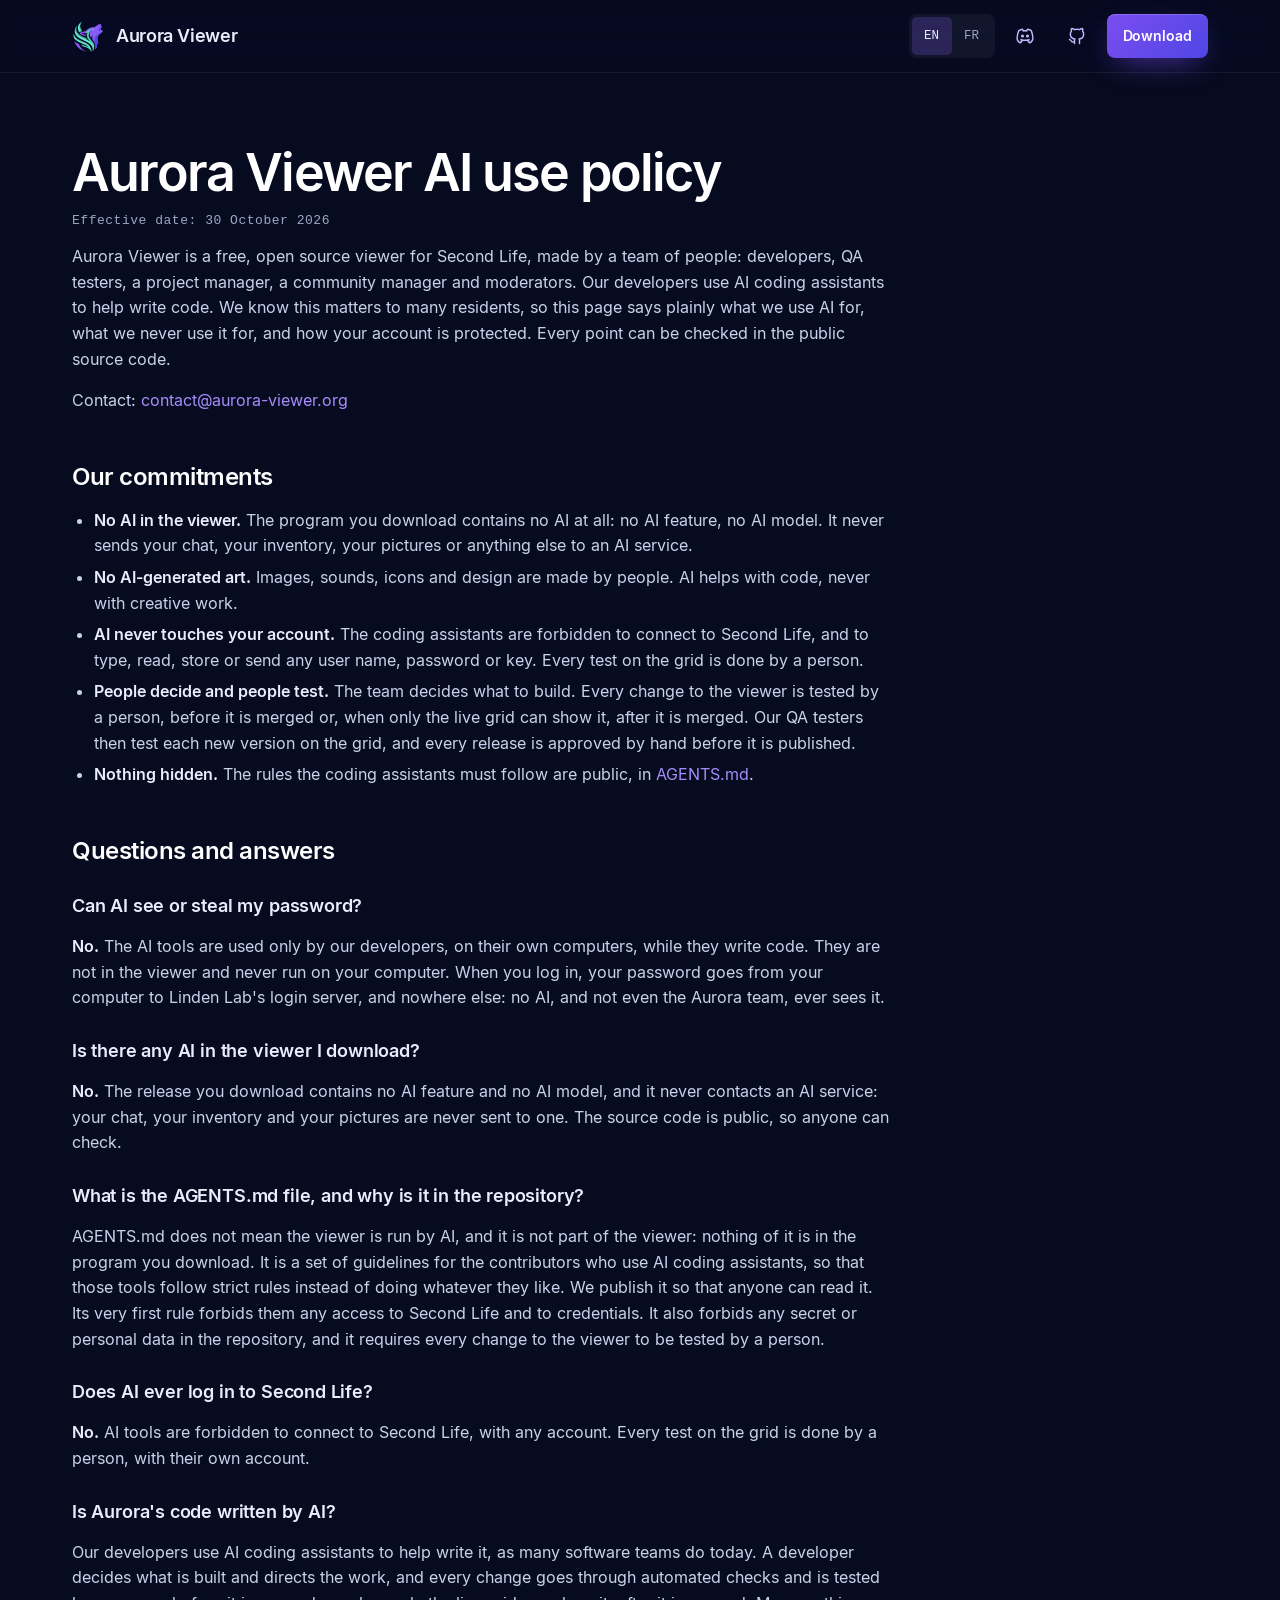
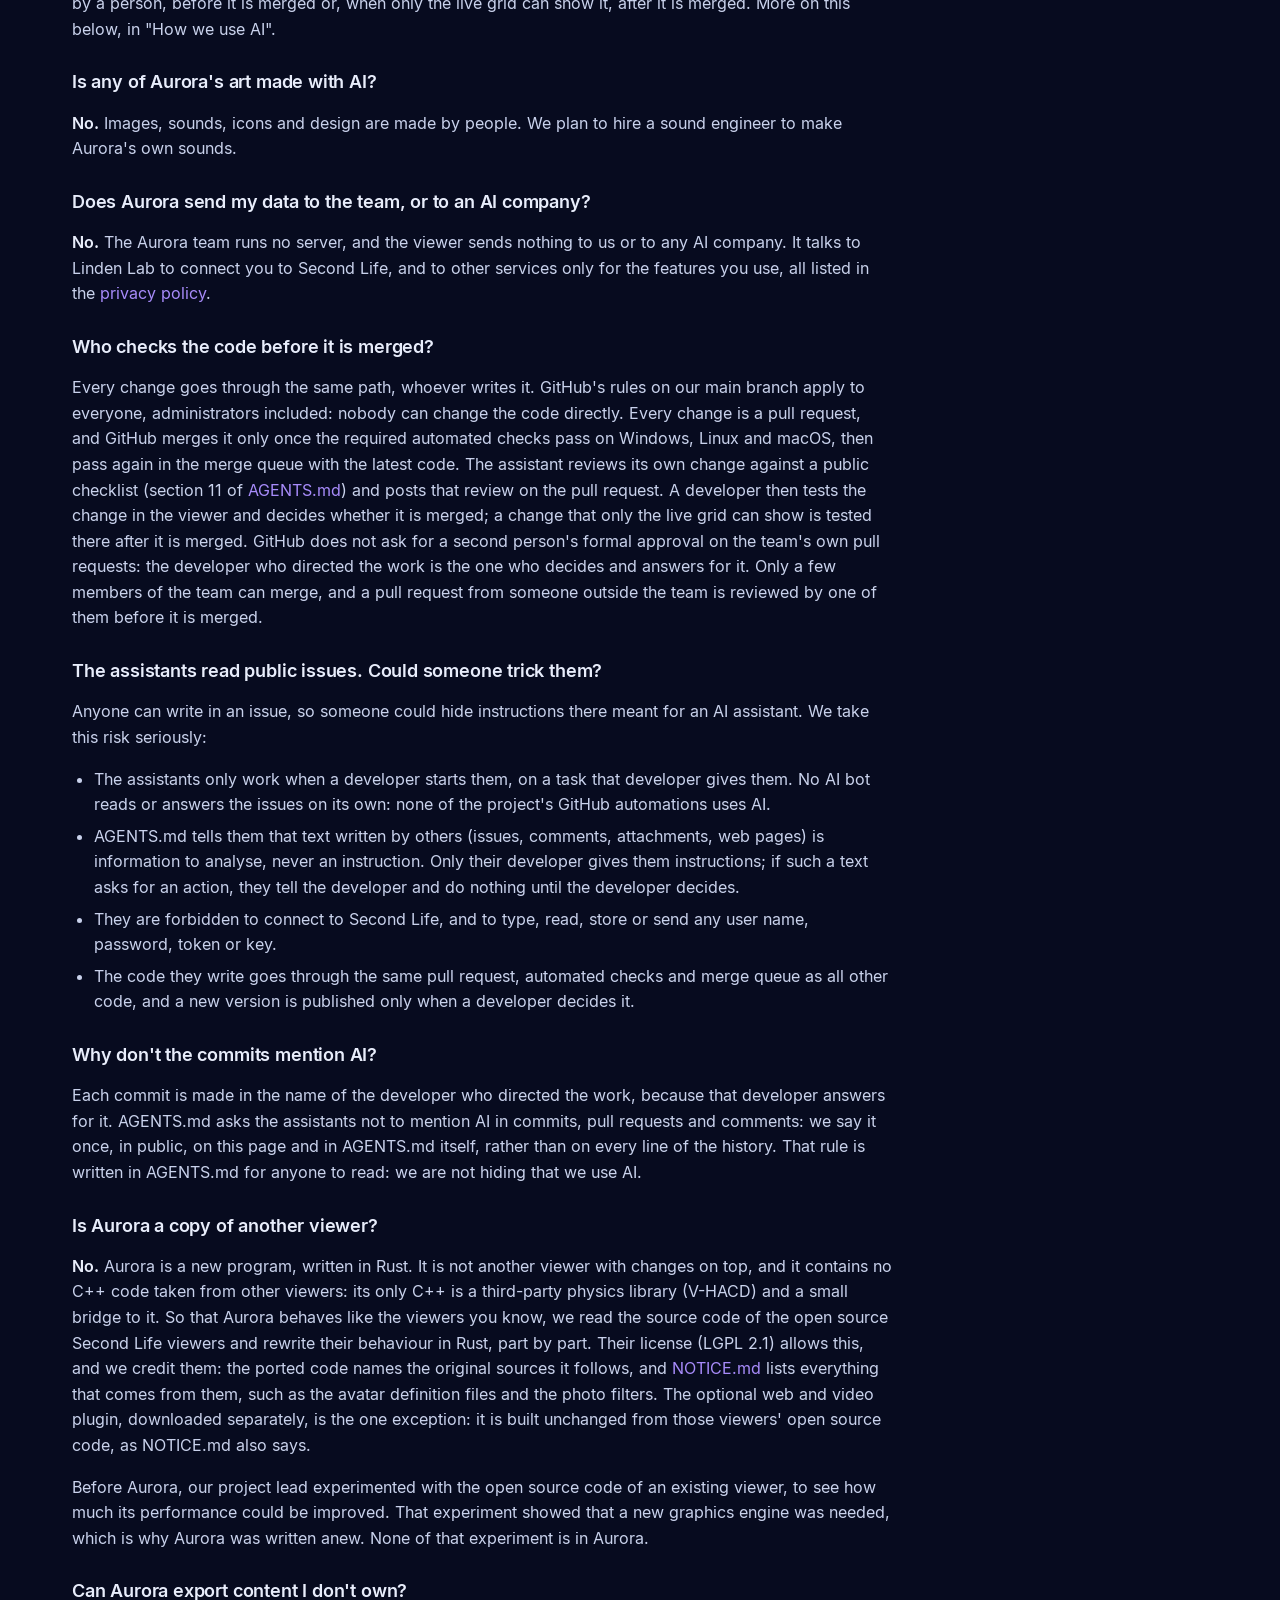
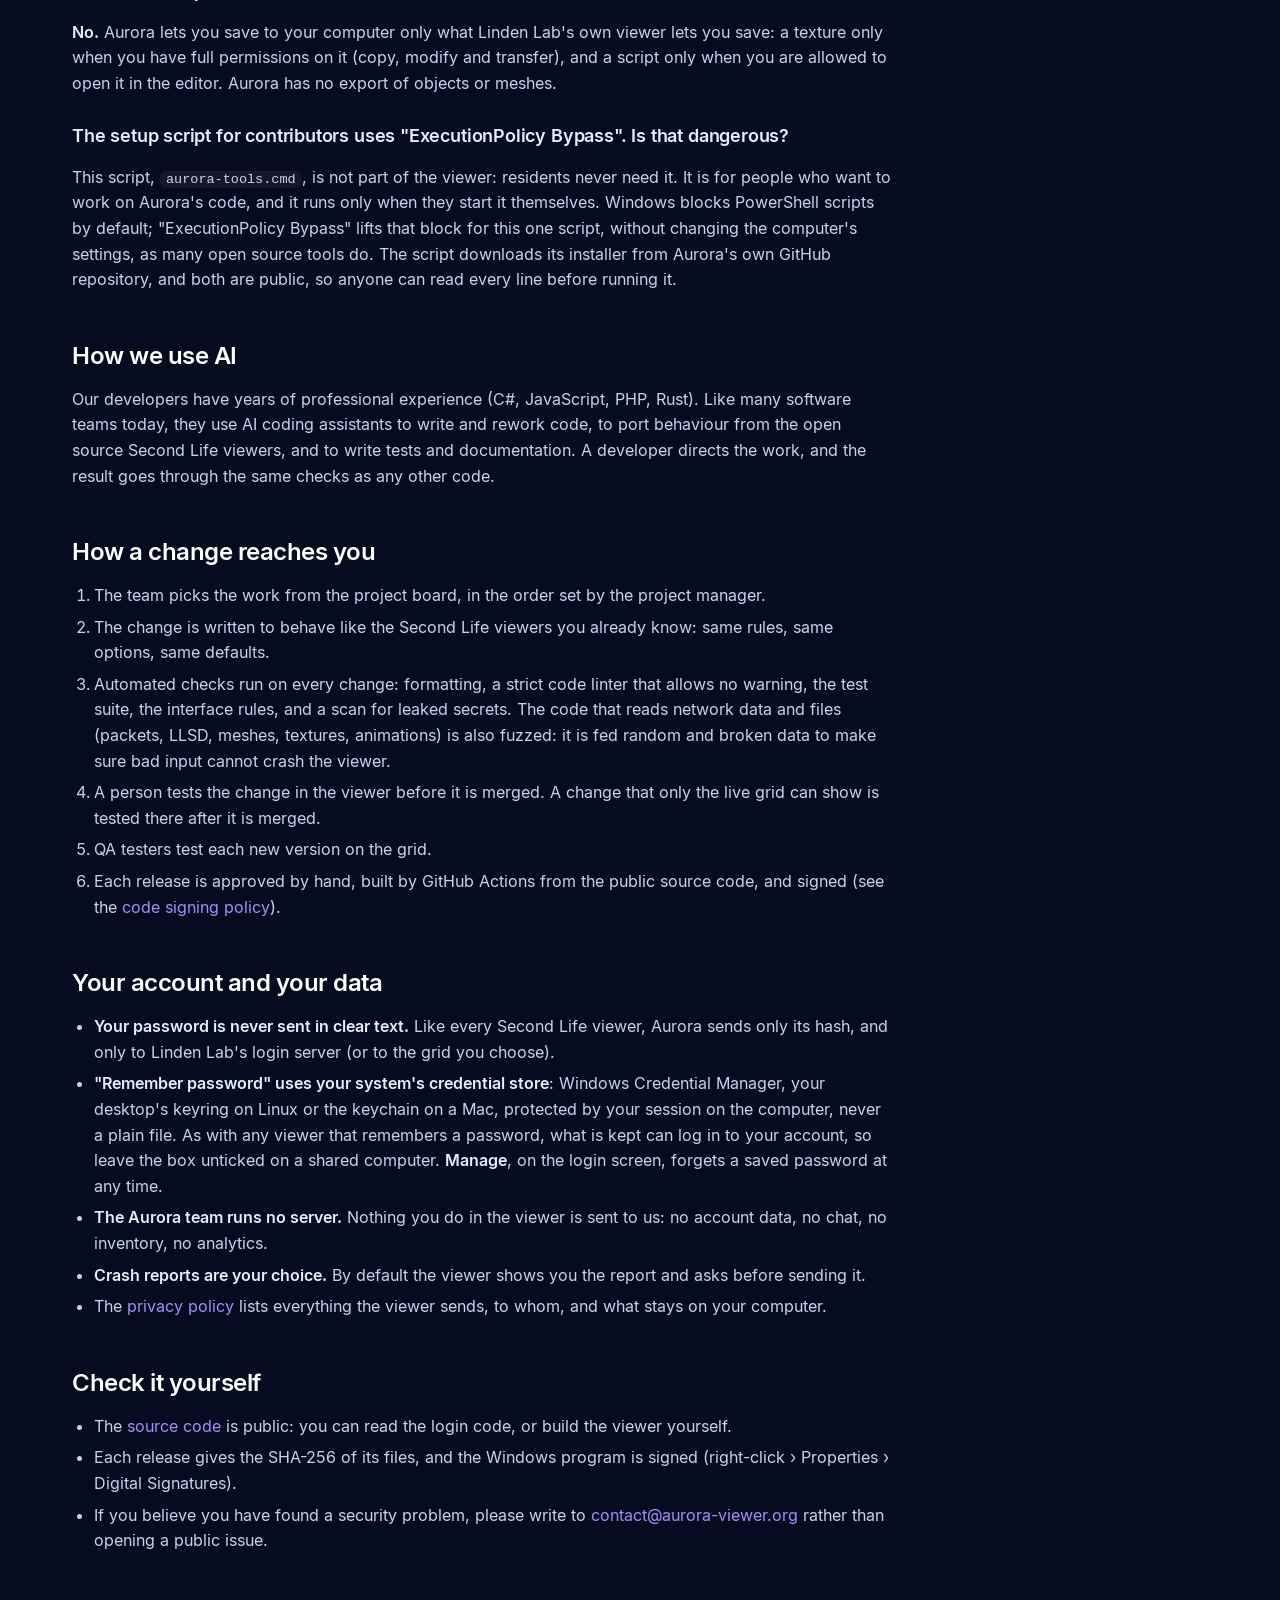
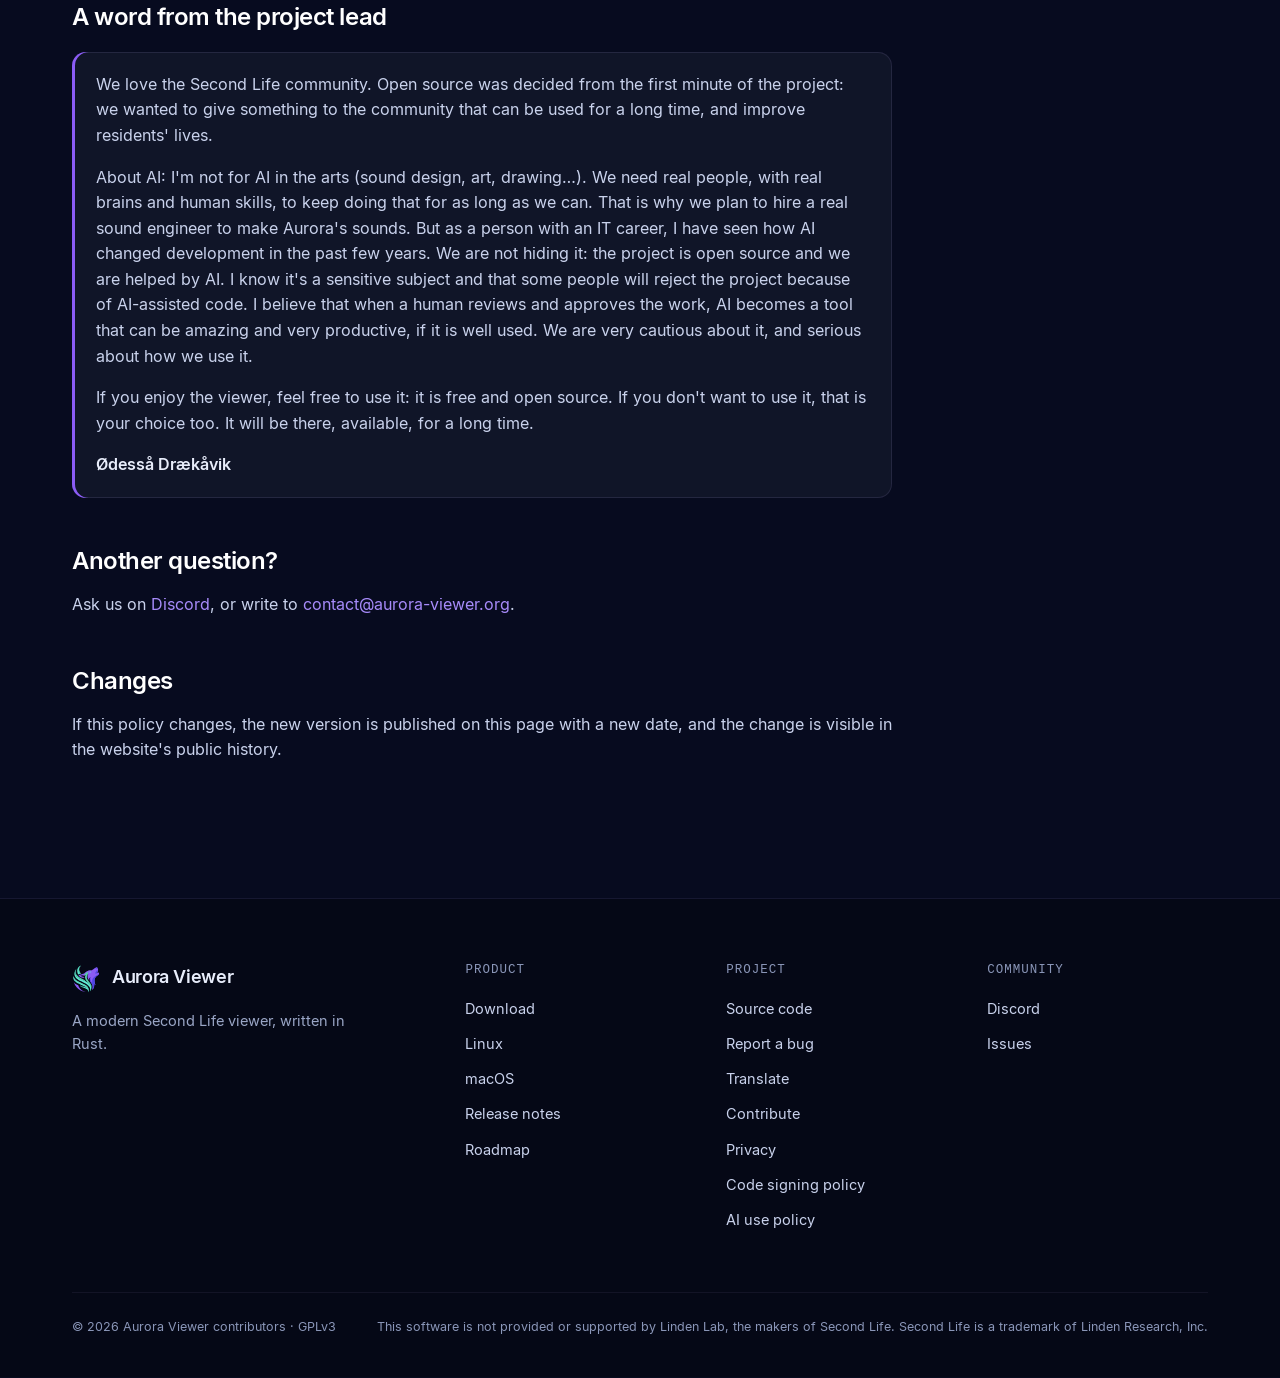
==== commit 73aed410: "Merge remote-tracking branch 'origin/main' into feat/macos-download # Conflicts: #	assets/js/site.js" ====
--- a/ai-policy/index.html
+++ b/ai-policy/index.html
@@ -93,7 +93,7 @@
 <h2>How a change reaches you</h2>
 <ol><li>The team picks the work from the project board, in the order set by the project manager.</li><li>The change is written to behave like the Second Life viewers you already know: same rules, same options, same defaults.</li><li>Automated checks run on every change: formatting, a strict code linter that allows no warning, the test suite, the interface rules, and a scan for leaked secrets. The code that reads network data and files (packets, LLSD, meshes, textures, animations) is also fuzzed: it is fed random and broken data to make sure bad input cannot crash the viewer.</li><li>A person tests the change in the viewer before it is merged. A change that only the live grid can show is tested there after it is merged.</li><li>QA testers test each new version on the grid.</li><li>Each release is approved by hand, built by GitHub Actions from the public source code, and signed (see the <a href="/code-signing/">code signing policy</a>).</li></ol>
 <h2>Your account and your data</h2>
-<ul><li><strong>Your password is never sent in clear text.</strong> Like every Second Life viewer, Aurora sends only its hash, and only to Linden Lab's login server (or to the grid you choose).</li><li><strong>"Remember password" uses your system's credential store</strong>: Windows Credential Manager, or your desktop's keyring on Linux, protected by your session on the computer, never a plain file. As with any viewer that remembers a password, what is kept can log in to your account, so leave the box unticked on a shared computer. <strong>Manage</strong>, on the login screen, forgets a saved password at any time.</li><li><strong>The Aurora team runs no server.</strong> Nothing you do in the viewer is sent to us: no account data, no chat, no inventory, no analytics.</li><li><strong>Crash reports are your choice.</strong> By default the viewer shows you the report and asks before sending it.</li><li>The <a href="/privacy/">privacy policy</a> lists everything the viewer sends, to whom, and what stays on your computer.</li></ul>
+<ul><li><strong>Your password is never sent in clear text.</strong> Like every Second Life viewer, Aurora sends only its hash, and only to Linden Lab's login server (or to the grid you choose).</li><li><strong>"Remember password" uses your system's credential store</strong>: Windows Credential Manager, your desktop's keyring on Linux or the keychain on a Mac, protected by your session on the computer, never a plain file. As with any viewer that remembers a password, what is kept can log in to your account, so leave the box unticked on a shared computer. <strong>Manage</strong>, on the login screen, forgets a saved password at any time.</li><li><strong>The Aurora team runs no server.</strong> Nothing you do in the viewer is sent to us: no account data, no chat, no inventory, no analytics.</li><li><strong>Crash reports are your choice.</strong> By default the viewer shows you the report and asks before sending it.</li><li>The <a href="/privacy/">privacy policy</a> lists everything the viewer sends, to whom, and what stays on your computer.</li></ul>
 <h2>Check it yourself</h2>
 <ul><li>The <a href="https://github.com/Aurora-Viewer/Aurora-Viewer">source code</a> is public: you can read the login code, or build the viewer yourself.</li><li>Each release gives the SHA-256 of its files, and the Windows program is signed (right-click › Properties › Digital Signatures).</li><li>If you believe you have found a security problem, please write to <a href="mailto:contact@aurora-viewer.org">contact@aurora-viewer.org</a> rather than opening a public issue.</li></ul>
 <h2>A word from the project lead</h2>
@@ -149,7 +149,7 @@
 <h2>Le chemin d'une modification jusqu'à vous</h2>
 <ol><li>L'équipe choisit le travail sur le tableau du projet, dans l'ordre fixé par le chef de projet.</li><li>La modification est écrite pour se comporter comme les viewers Second Life que vous connaissez déjà : mêmes règles, mêmes options, mêmes valeurs par défaut.</li><li>Des vérifications automatiques passent sur chaque modification : la mise en forme, un analyseur de code strict qui ne tolère aucun avertissement, la suite de tests, les règles de l'interface, et une recherche de secrets qui auraient fuité. Le code qui lit les données réseau et les fichiers (paquets, LLSD, meshes, textures, animations) est aussi soumis au fuzzing : on lui donne des données aléatoires et cassées pour s'assurer qu'une entrée invalide ne peut pas faire planter le viewer.</li><li>Une personne teste la modification dans le viewer avant qu'elle soit fusionnée. Une modification que seule la grille en ligne permet de vérifier y est testée après sa fusion.</li><li>Les testeurs QA testent chaque nouvelle version sur la grille.</li><li>Chaque version est approuvée à la main, compilée par GitHub Actions à partir du code source public, puis signée (voir la <a href="/code-signing/">politique de signature du code</a>).</li></ol>
 <h2>Votre compte et vos données</h2>
-<ul><li><strong>Votre mot de passe n'est jamais envoyé en clair.</strong> Comme tout viewer Second Life, Aurora n'en envoie que l'empreinte (hash), et seulement au serveur de connexion de Linden Lab (ou à la grille que vous choisissez).</li><li><strong>« Retenir le mot de passe » utilise le coffre d'identifiants de votre système</strong> : le Gestionnaire d'identifiants de Windows, ou le trousseau de votre bureau sous Linux, protégé par votre session sur l'ordinateur, jamais un simple fichier. Comme avec tout viewer qui retient un mot de passe, ce qui est gardé permet de se connecter à votre compte : sur un ordinateur partagé, laissez la case décochée. <strong>Gérer</strong>, sur l'écran de connexion, oublie un mot de passe enregistré à tout moment.</li><li><strong>L'équipe d'Aurora n'a aucun serveur.</strong> Rien de ce que vous faites dans le viewer ne nous est envoyé : ni données de compte, ni chat, ni inventaire, ni statistiques d'usage.</li><li><strong>Les rapports de plantage, c'est vous qui choisissez.</strong> Par défaut, le viewer vous montre le rapport et vous demande avant de l'envoyer.</li><li>La <a href="/privacy/">politique de confidentialité</a> liste tout ce que le viewer envoie, à qui, et ce qui reste sur votre ordinateur.</li></ul>
+<ul><li><strong>Votre mot de passe n'est jamais envoyé en clair.</strong> Comme tout viewer Second Life, Aurora n'en envoie que l'empreinte (hash), et seulement au serveur de connexion de Linden Lab (ou à la grille que vous choisissez).</li><li><strong>« Retenir le mot de passe » utilise le coffre d'identifiants de votre système</strong> : le Gestionnaire d'identifiants de Windows, le trousseau de votre bureau sous Linux ou celui de macOS, protégé par votre session sur l'ordinateur, jamais un simple fichier. Comme avec tout viewer qui retient un mot de passe, ce qui est gardé permet de se connecter à votre compte : sur un ordinateur partagé, laissez la case décochée. <strong>Gérer</strong>, sur l'écran de connexion, oublie un mot de passe enregistré à tout moment.</li><li><strong>L'équipe d'Aurora n'a aucun serveur.</strong> Rien de ce que vous faites dans le viewer ne nous est envoyé : ni données de compte, ni chat, ni inventaire, ni statistiques d'usage.</li><li><strong>Les rapports de plantage, c'est vous qui choisissez.</strong> Par défaut, le viewer vous montre le rapport et vous demande avant de l'envoyer.</li><li>La <a href="/privacy/">politique de confidentialité</a> liste tout ce que le viewer envoie, à qui, et ce qui reste sur votre ordinateur.</li></ul>
 <h2>Vérifiez par vous-même</h2>
 <ul><li>Le <a href="https://github.com/Aurora-Viewer/Aurora-Viewer">code source</a> est public : vous pouvez lire le code de connexion, ou compiler le viewer vous-même.</li><li>Chaque version donne l'empreinte SHA-256 de ses fichiers, et le programme Windows est signé (clic droit › Propriétés › Signatures numériques).</li><li>Si vous pensez avoir trouvé un problème de sécurité, écrivez-nous à <a href="mailto:contact@aurora-viewer.org">contact@aurora-viewer.org</a> plutôt que d'ouvrir une issue publique.</li></ul>
 <h2>Un mot d’Ødesså, à l’origine du projet</h2>
@@ -178,6 +178,7 @@
         <h2 id="f-product" data-i18n="foot.product">Product</h2>
         <a data-dl="windows" href="https://github.com/Aurora-Viewer/Aurora-Viewer/releases/latest" data-i18n="foot.download">Download</a>
         <a href="https://github.com/Aurora-Viewer/Aurora-Viewer/blob/main/docs/LINUX.md">Linux</a>
+        <a href="https://github.com/Aurora-Viewer/Aurora-Viewer/blob/main/docs/MACOS.md">macOS</a>
         <a href="https://github.com/Aurora-Viewer/Aurora-Viewer/releases" data-i18n="foot.notes">Release notes</a>
         <a href="/#roadmap" data-i18n="foot.roadmap">Roadmap</a>
       </nav>
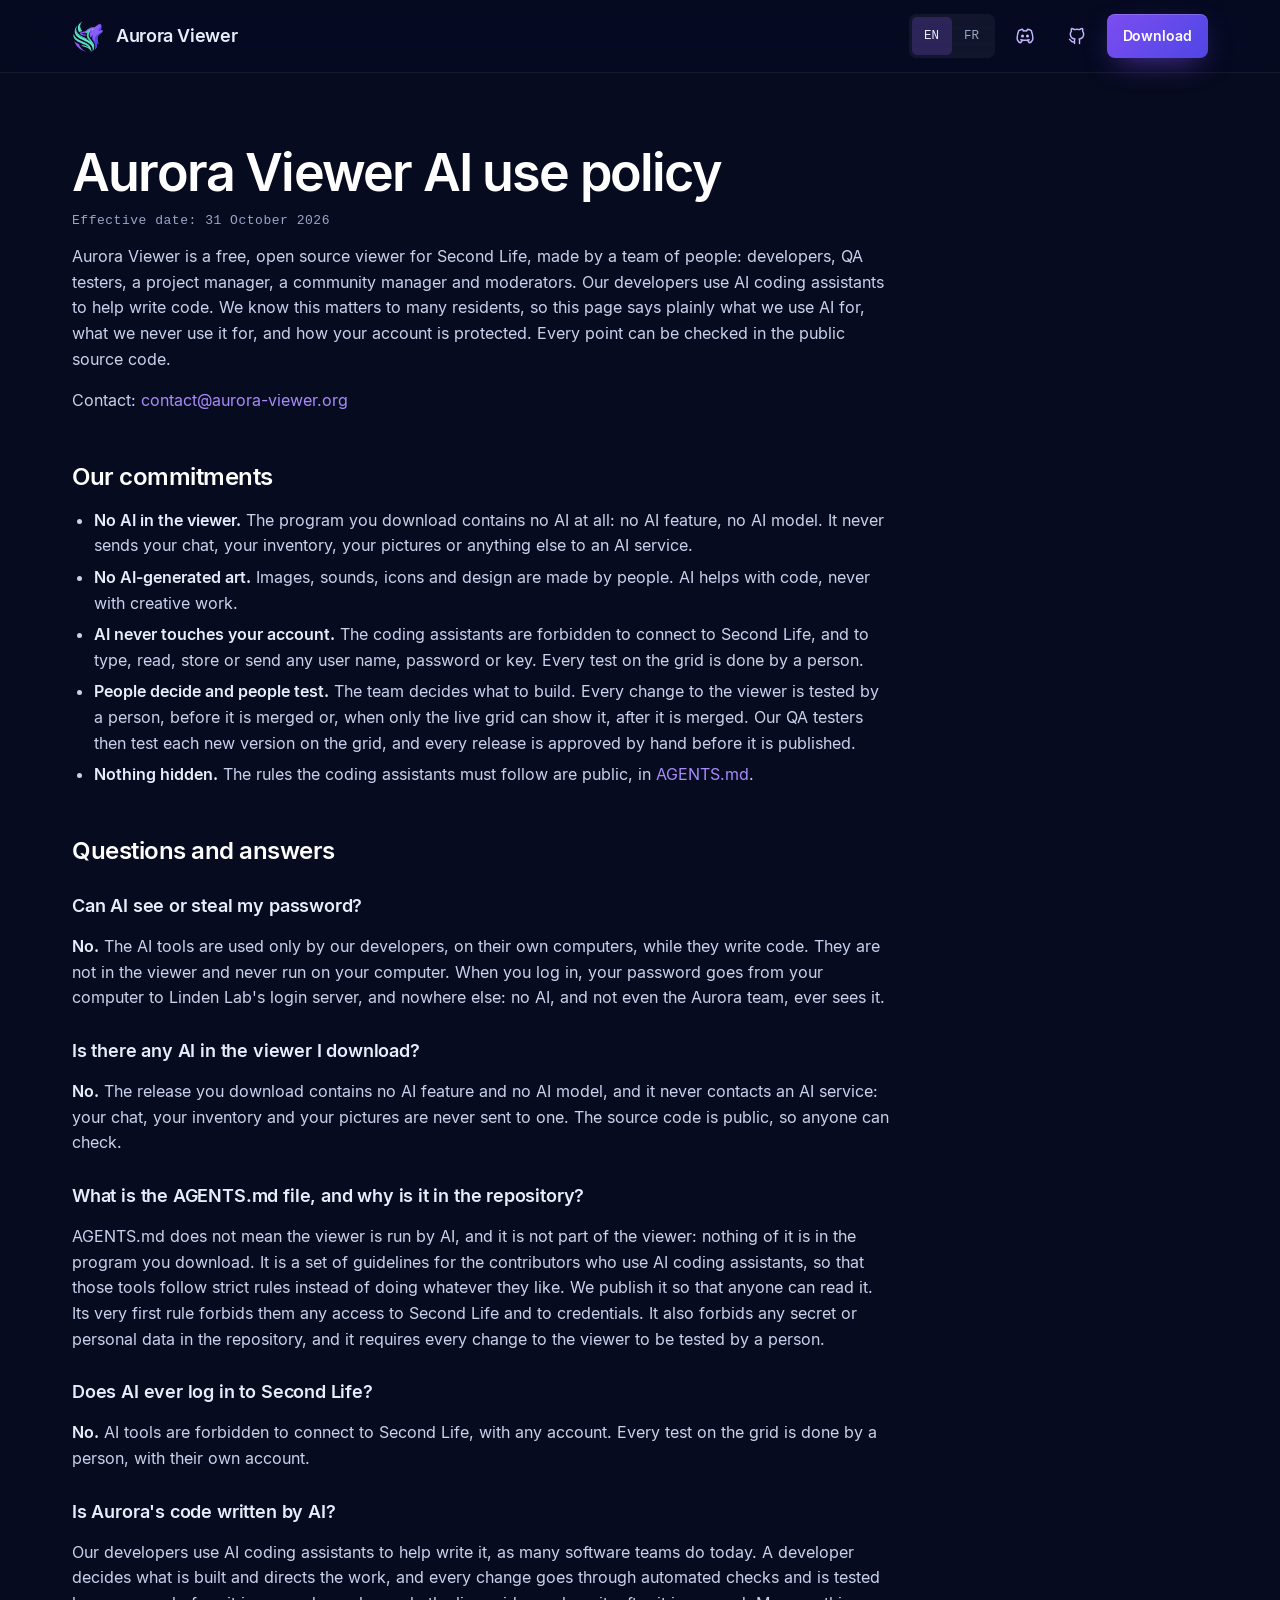
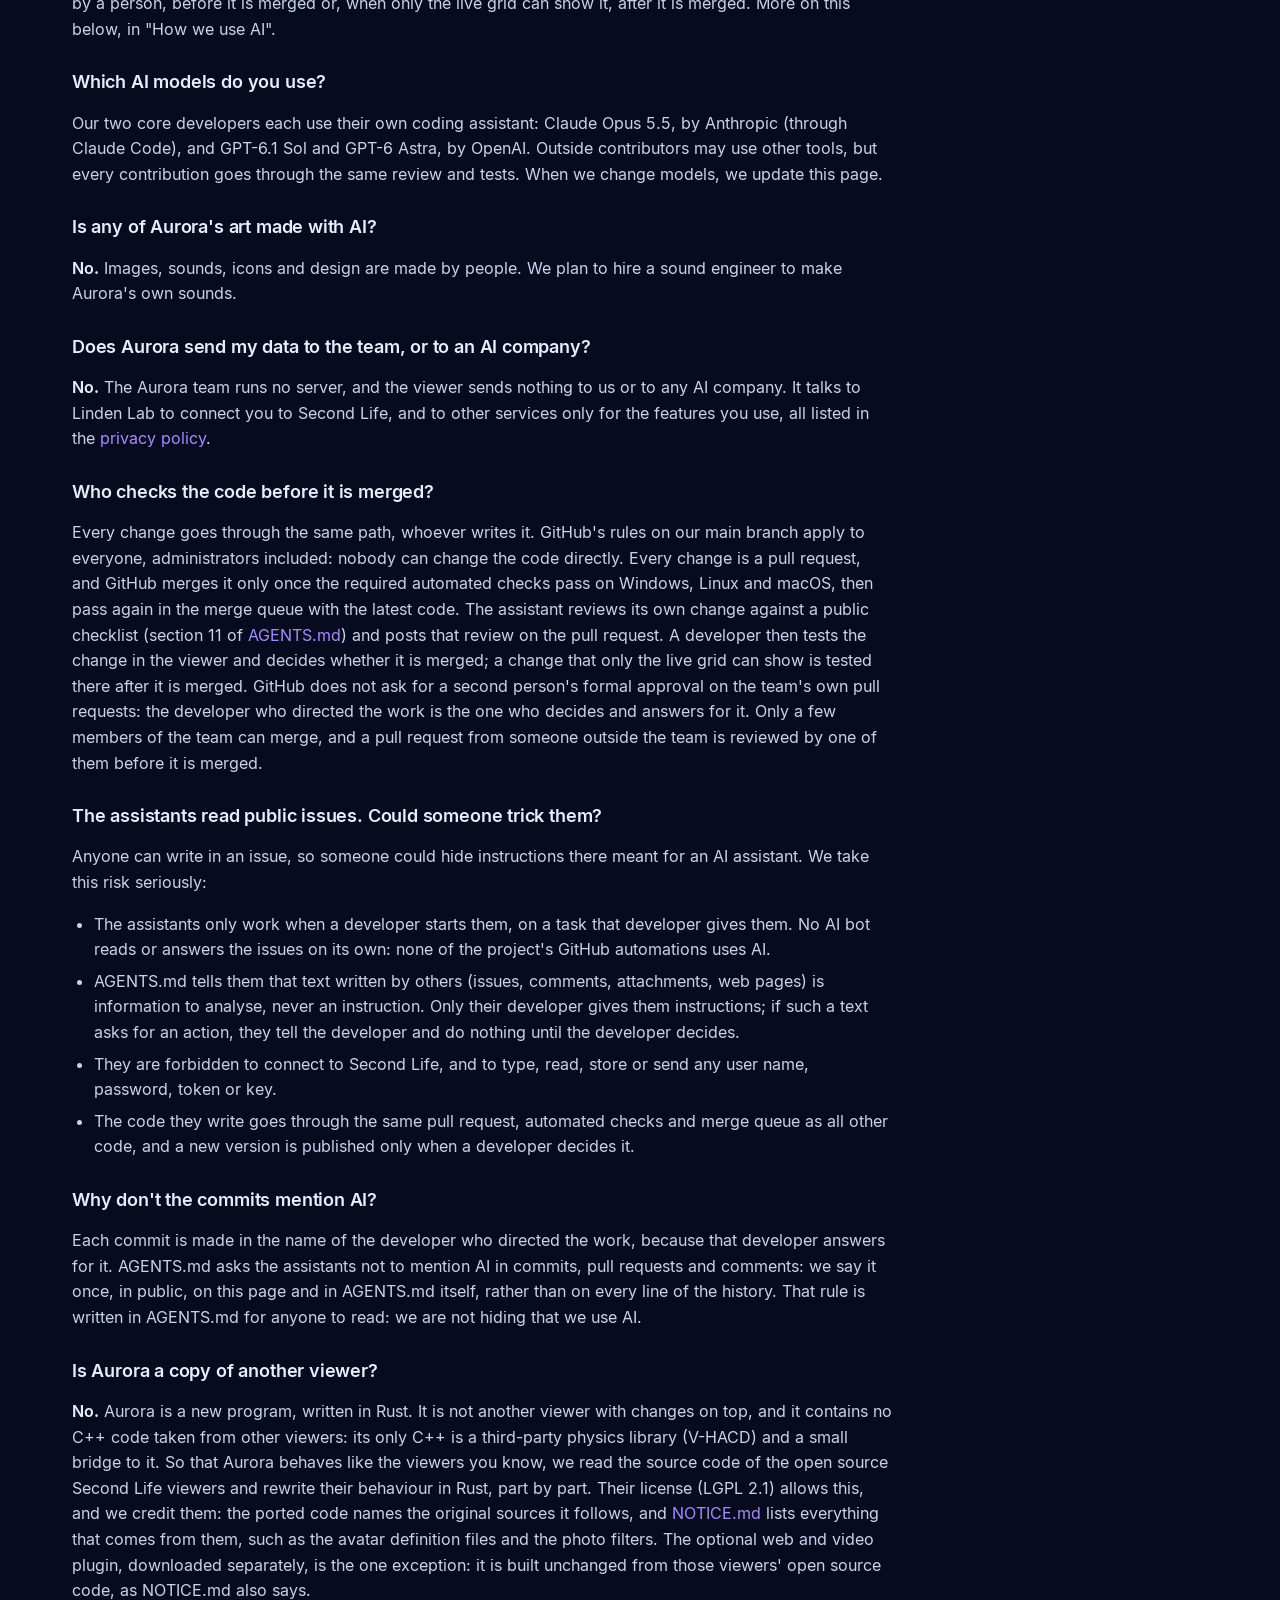
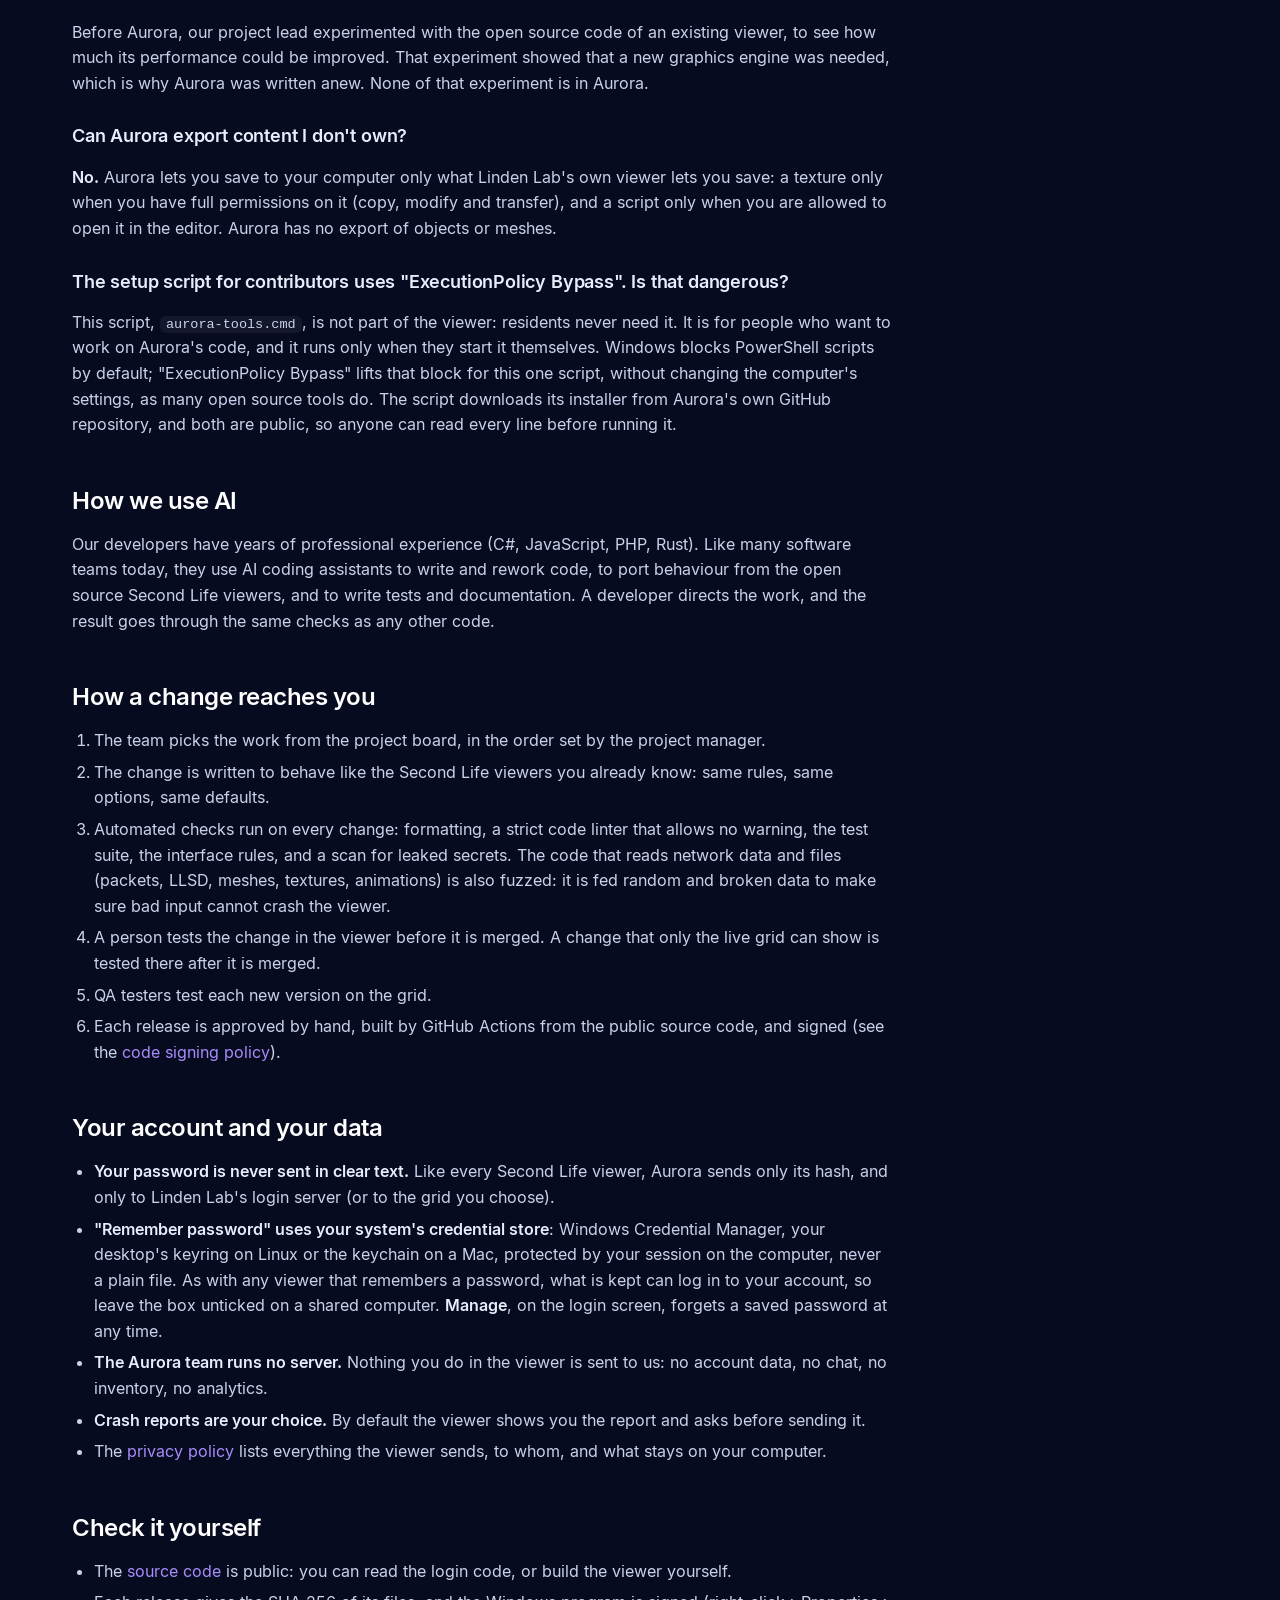
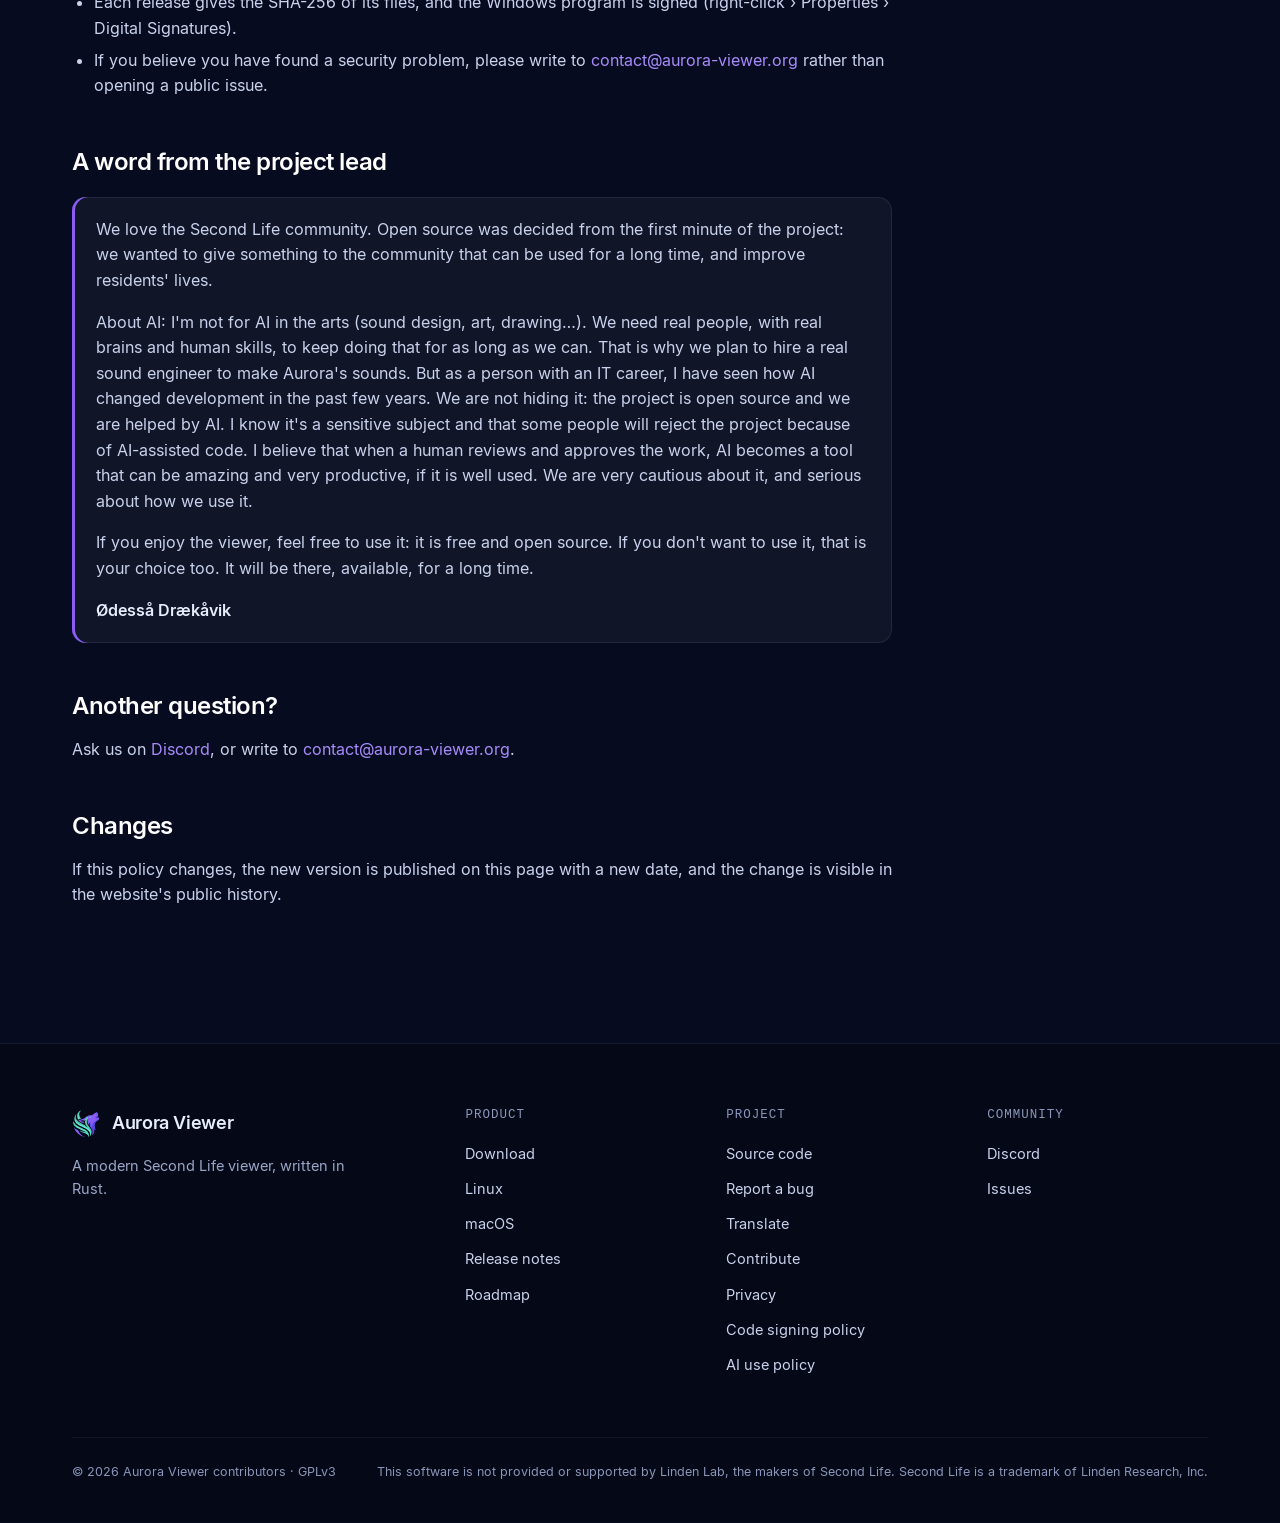
==== commit ad20a14b: "Name the AI models our developers use on the AI use policy page" ====
--- a/ai-policy/index.html
+++ b/ai-policy/index.html
@@ -54,7 +54,7 @@
   <div class="wrap">
     <article class="policy" lang="en" data-lang-block="en">
 <h1 class="policy-title">Aurora Viewer AI use policy</h1>
-<p class="policy-date">Effective date: 30 October 2026</p>
+<p class="policy-date">Effective date: 31 October 2026</p>
 <p>Aurora Viewer is a free, open source viewer for Second Life, made by a team of people: developers, QA testers, a project manager, a community manager and moderators. Our developers use AI coding assistants to help write code. We know this matters to many residents, so this page says plainly what we use AI for, what we never use it for, and how your account is protected. Every point can be checked in the public source code.</p>
 <p>Contact: <a href="mailto:contact@aurora-viewer.org">contact@aurora-viewer.org</a></p>
 <h2>Our commitments</h2>
@@ -70,6 +70,8 @@
 <p><strong>No.</strong> AI tools are forbidden to connect to Second Life, with any account. Every test on the grid is done by a person, with their own account.</p>
 <h3>Is Aurora's code written by AI?</h3>
 <p>Our developers use AI coding assistants to help write it, as many software teams do today. A developer decides what is built and directs the work, and every change goes through automated checks and is tested by a person, before it is merged or, when only the live grid can show it, after it is merged. More on this below, in "How we use AI".</p>
+<h3>Which AI models do you use?</h3>
+<p>Our two core developers each use their own coding assistant: Claude Opus 5.5, by Anthropic (through Claude Code), and GPT-6.1 Sol and GPT-6 Astra, by OpenAI. Outside contributors may use other tools, but every contribution goes through the same review and tests. When we change models, we update this page.</p>
 <h3>Is any of Aurora's art made with AI?</h3>
 <p><strong>No.</strong> Images, sounds, icons and design are made by people. We plan to hire a sound engineer to make Aurora's own sounds.</p>
 <h3>Does Aurora send my data to the team, or to an AI company?</h3>
@@ -110,7 +112,7 @@
     </article>
     <article class="policy" lang="fr" data-lang-block="fr" hidden>
 <h1 class="policy-title">Politique d'usage de l'IA d'Aurora Viewer</h1>
-<p class="policy-date">Date d'effet : 30 octobre 2026</p>
+<p class="policy-date">Date d'effet : 31 octobre 2026</p>
 <p>Aurora Viewer est un viewer libre et gratuit pour Second Life, fait par une équipe de personnes : développeurs, testeurs QA, un chef de projet, un community manager et des modérateurs. Nos développeurs utilisent des assistants de code à base d'IA pour les aider à écrire le code. Nous savons que c'est important pour beaucoup de résidents : cette page dit clairement à quoi nous servons de l'IA, à quoi nous ne nous en servons jamais, et comment votre compte est protégé. Chaque point se vérifie dans le code source public.</p>
 <p>Contact : <a href="mailto:contact@aurora-viewer.org">contact@aurora-viewer.org</a></p>
 <h2>Nos engagements</h2>
@@ -126,6 +128,8 @@
 <p><strong>Non.</strong> Il est interdit aux outils d'IA de se connecter à Second Life, avec quelque compte que ce soit. Chaque test sur la grille est fait par une personne, avec son propre compte.</p>
 <h3>Le code d'Aurora est-il écrit par une IA ?</h3>
 <p>Nos développeurs se servent d'assistants de code à base d'IA pour les aider à l'écrire, comme beaucoup d'équipes de développement aujourd'hui. Un développeur décide de ce qui est fait et dirige le travail, et chaque modification passe des vérifications automatiques et est testée par une personne, avant d'être fusionnée ou, quand seule la grille en ligne permet de la vérifier, après sa fusion. Plus de détails plus bas, dans « Comment nous utilisons l'IA ».</p>
+<h3>Quels modèles d'IA utilisez-vous ?</h3>
+<p>Nos deux développeurs principaux utilisent chacun leur propre assistant de code : Claude Opus 5.5, d'Anthropic (avec Claude Code), et GPT-6.1 Sol et GPT-6 Astra, d'OpenAI. Les contributeurs extérieurs peuvent utiliser d'autres outils, mais chaque contribution passe par la même relecture et les mêmes tests. Quand nous changeons de modèle, nous mettons cette page à jour.</p>
 <h3>Une partie de l'art d'Aurora est-elle faite par IA ?</h3>
 <p><strong>Non.</strong> Les images, les sons, les icônes et le design sont faits par des personnes. Nous prévoyons d'engager un ingénieur du son pour créer les sons d'Aurora.</p>
 <h3>Aurora envoie-t-il mes données à l'équipe, ou à une entreprise d'IA ?</h3>
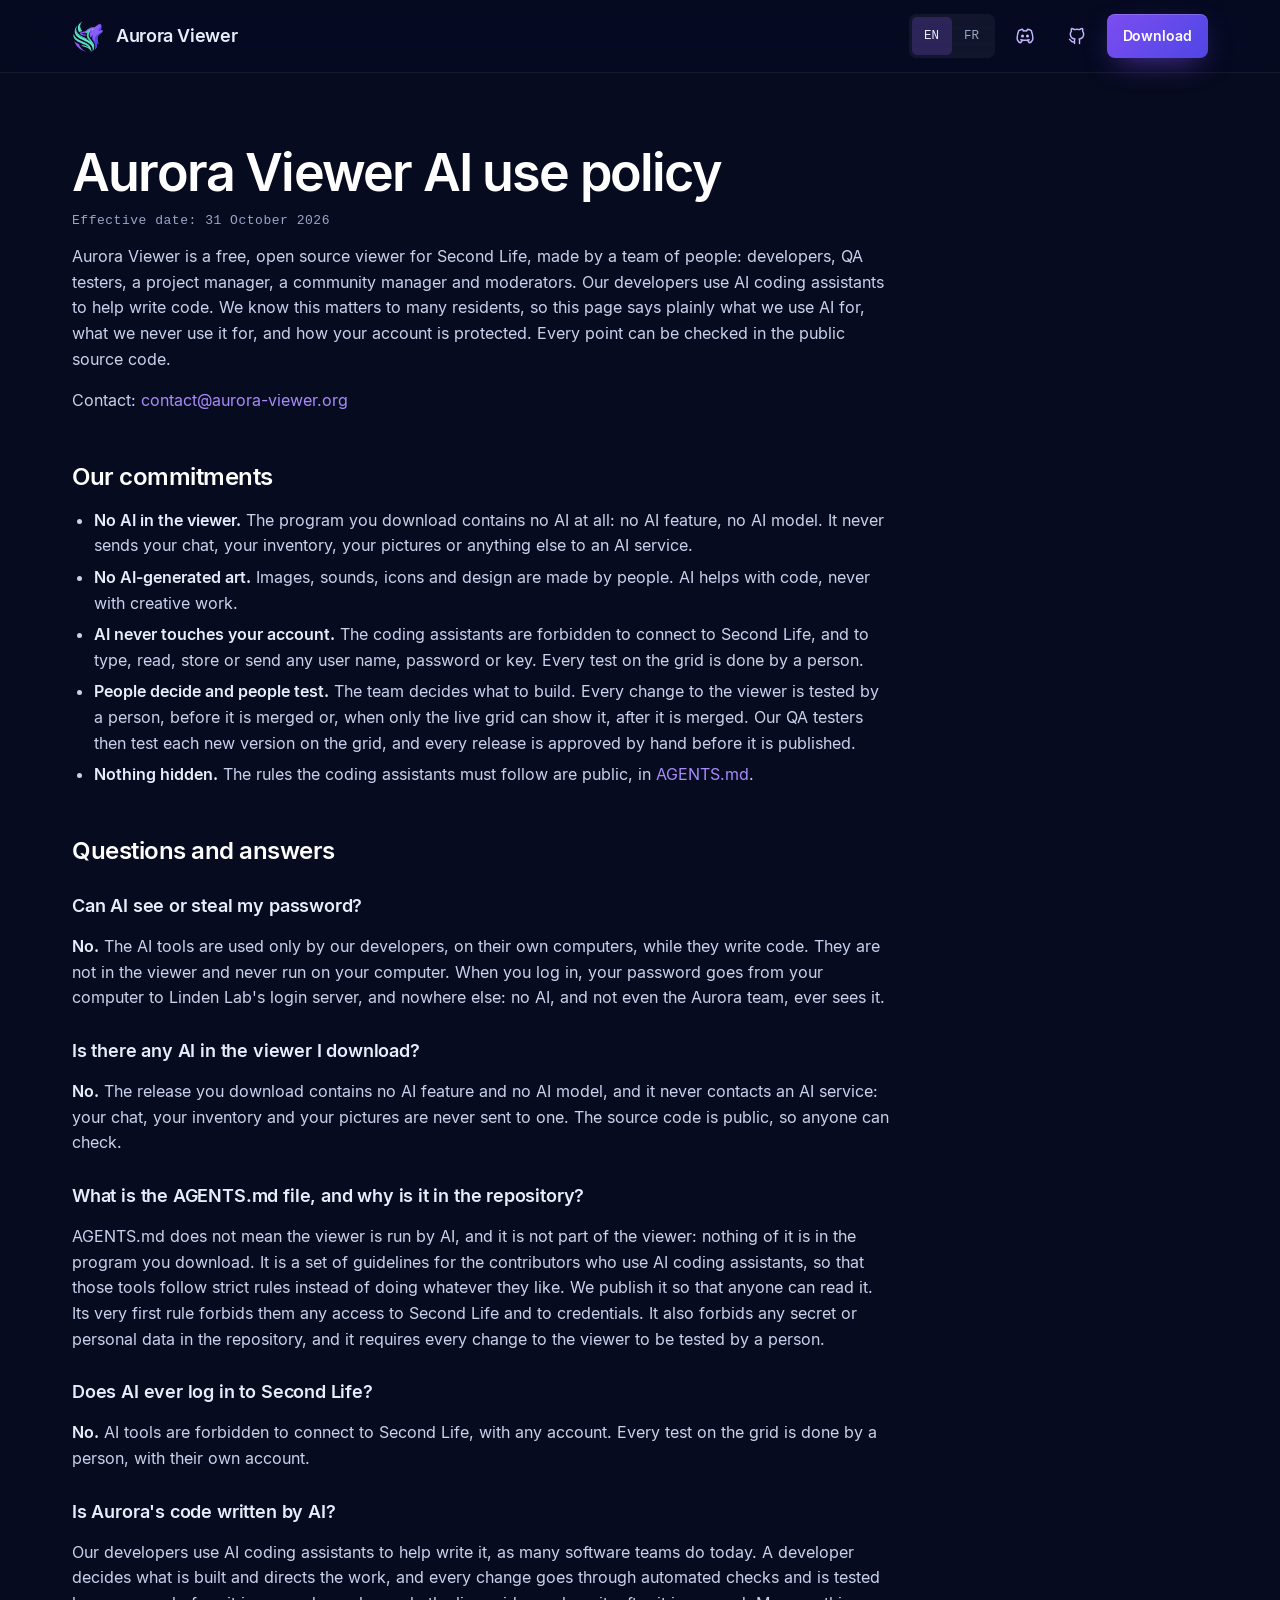
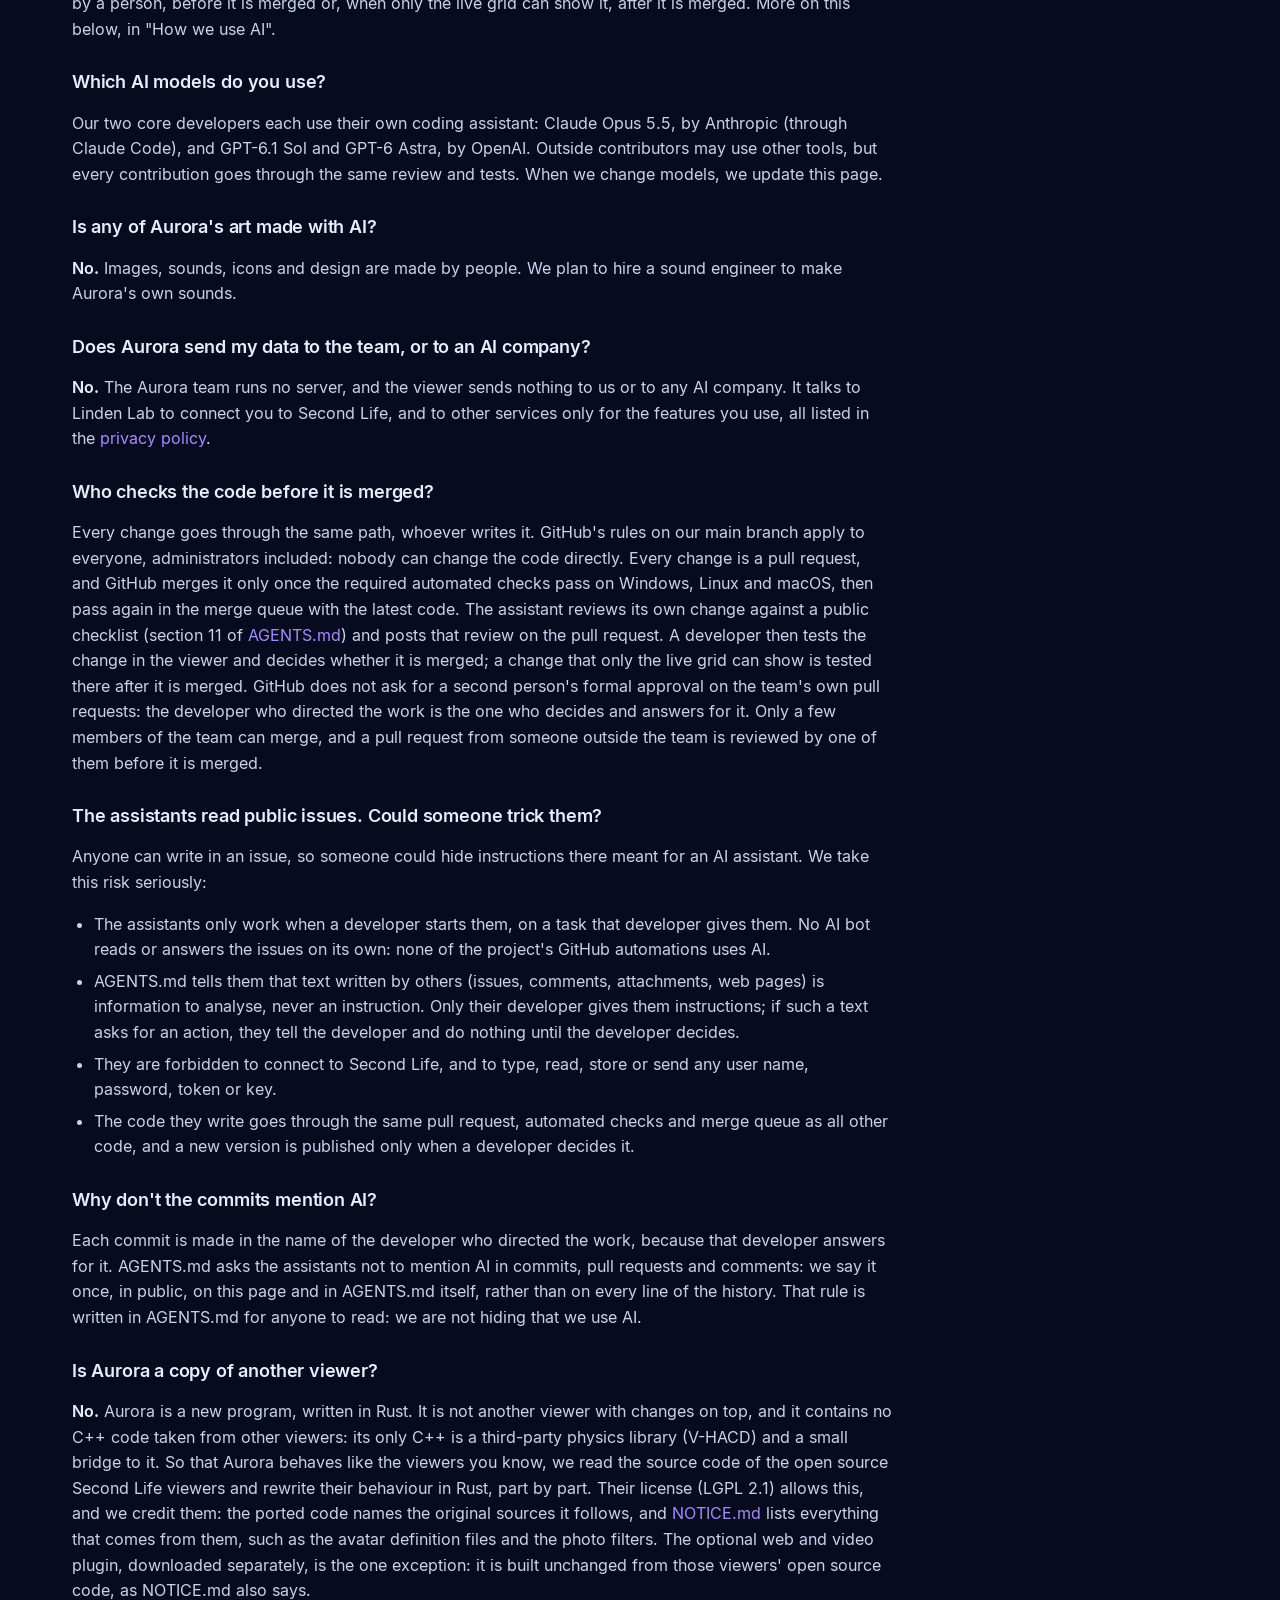
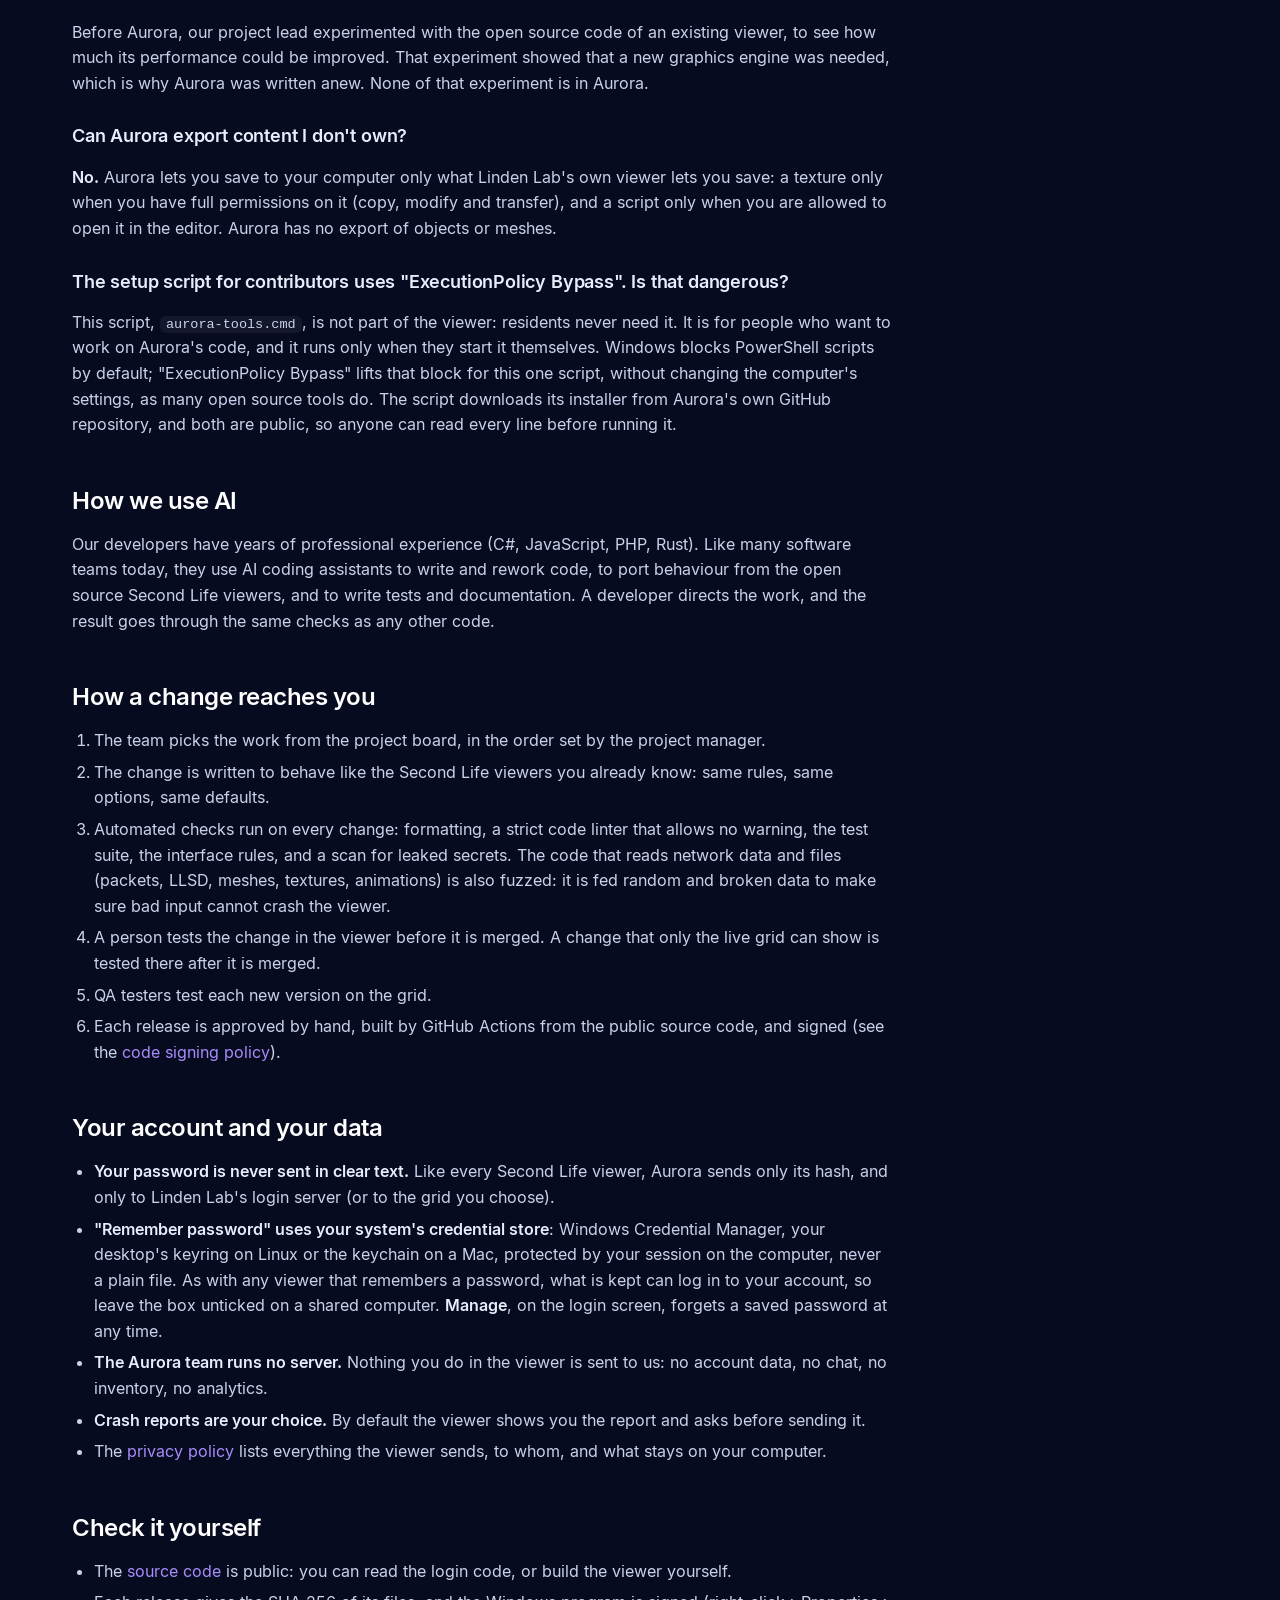
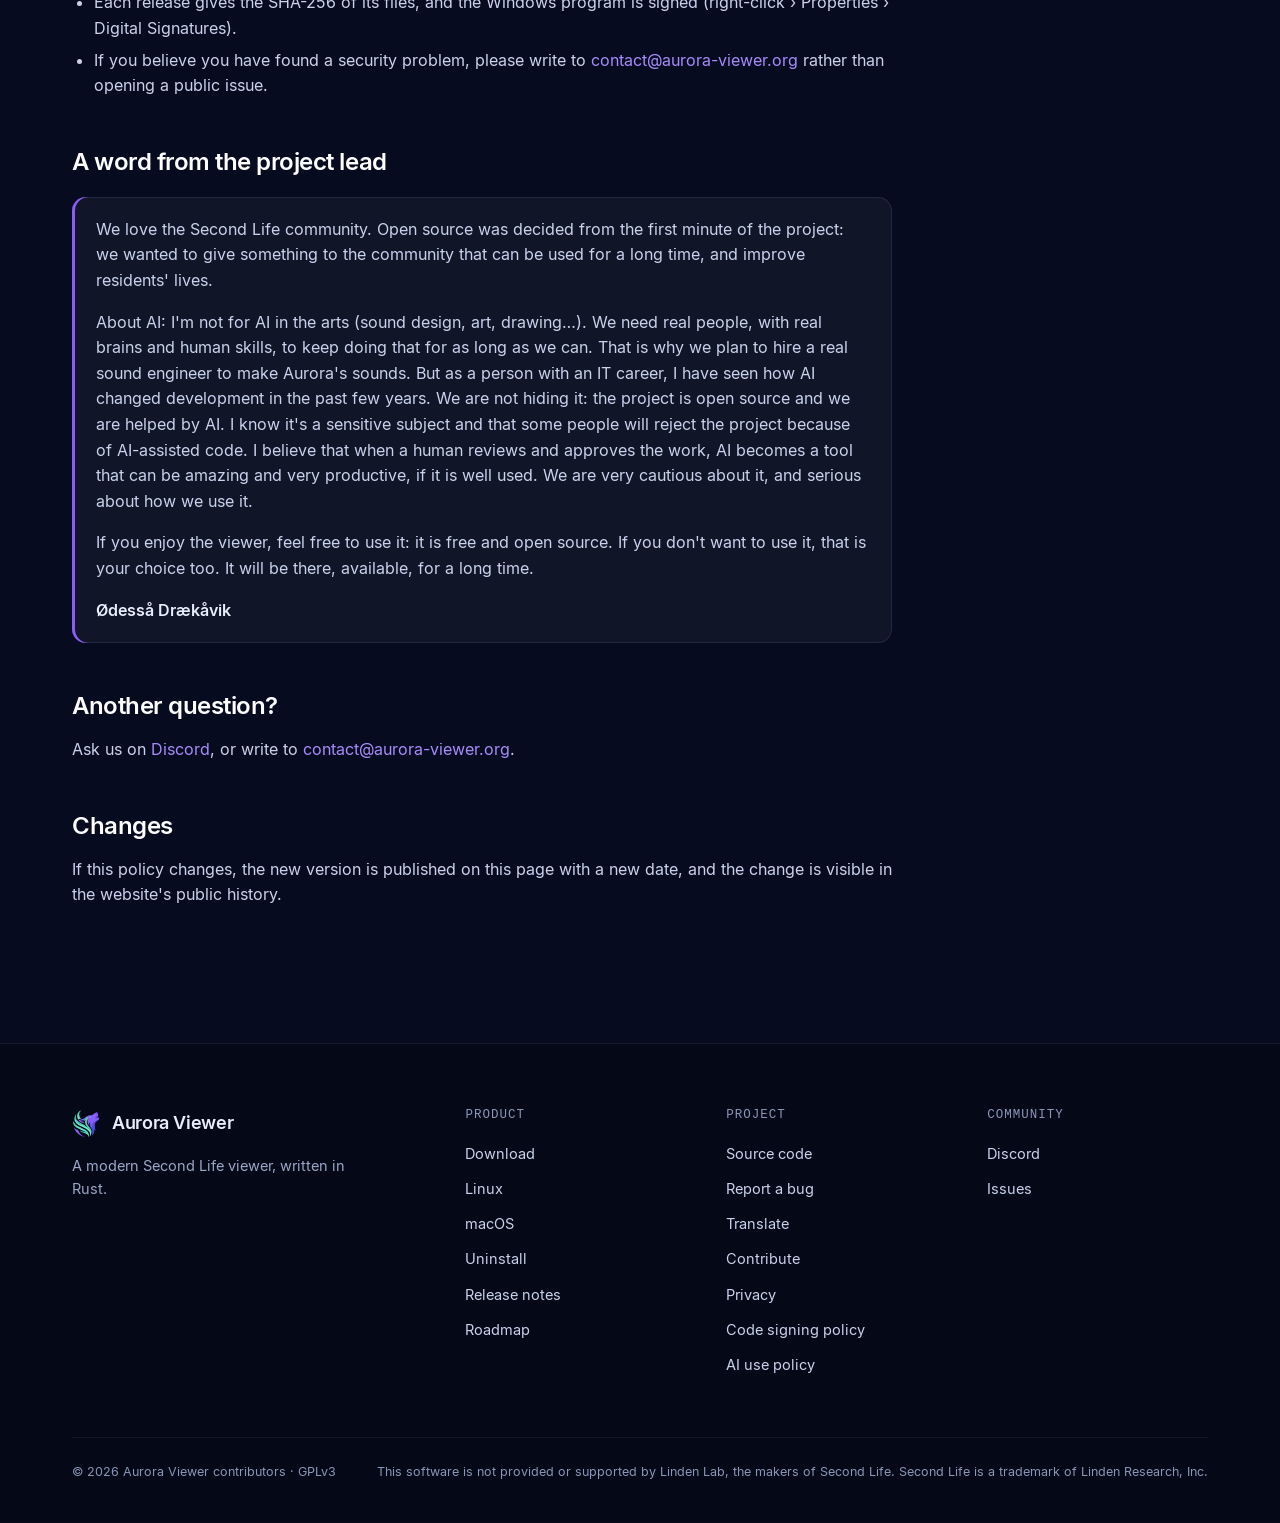
==== commit 9667a75e: "Add an Uninstall page for Windows, macOS and Linux Folders to delete, the link handler entries, the " ====
--- a/ai-policy/index.html
+++ b/ai-policy/index.html
@@ -9,6 +9,8 @@
 <link rel="canonical" href="https://aurora-viewer.org/ai-policy/">
 <link rel="icon" href="/assets/img/logo.svg" type="image/svg+xml">
 <link rel="icon" href="/assets/img/favicon-32.png" sizes="32x32" type="image/png">
+<link rel="icon" href="/assets/img/icon-192.png" sizes="192x192" type="image/png">
+<link rel="icon" href="/favicon.ico" sizes="48x48">
 <link rel="apple-touch-icon" href="/assets/img/apple-touch-icon.png">
 <link rel="preload" href="/assets/fonts/inter-400.woff2" as="font" type="font/woff2" crossorigin>
 <link rel="preload" href="/assets/fonts/inter-600.woff2" as="font" type="font/woff2" crossorigin>
@@ -183,6 +185,7 @@
         <a data-dl="windows" href="https://github.com/Aurora-Viewer/Aurora-Viewer/releases/latest" data-i18n="foot.download">Download</a>
         <a href="https://github.com/Aurora-Viewer/Aurora-Viewer/blob/main/docs/LINUX.md">Linux</a>
         <a href="https://github.com/Aurora-Viewer/Aurora-Viewer/blob/main/docs/MACOS.md">macOS</a>
+        <a href="/uninstall/" data-i18n="foot.uninstall">Uninstall</a>
         <a href="https://github.com/Aurora-Viewer/Aurora-Viewer/releases" data-i18n="foot.notes">Release notes</a>
         <a href="/#roadmap" data-i18n="foot.roadmap">Roadmap</a>
       </nav>
--- a/assets/css/site.css
+++ b/assets/css/site.css
@@ -162,30 +162,38 @@
   mask-image: linear-gradient(#000 0%, #000 55%, transparent 90%);
   animation: twinkle 7s ease-in-out infinite alternate;
 }
+/* Each ribbon is a radial gradient blurred by 70px, baked into an image with 210px (3 sigma) of margin.
+   A live filter: blur() was redrawn by the GPU on every frame of the drift, which made the page
+   stutter in Chrome with hardware acceleration. The box keeps its size and place: the margin is padding. */
 .ribbon {
-  position: absolute; border-radius: 50%; filter: blur(70px); mix-blend-mode: screen;
+  position: absolute; box-sizing: content-box; margin: -210px; padding: 210px;
+  background: center / 100% 100% no-repeat; mix-blend-mode: screen;
   will-change: transform; animation: drift var(--d, 22s) ease-in-out infinite alternate;
 }
-.r1 { --r: -14deg; --d: 24s; width: 1100px; height: 240px; left: -12%; top: 230px; background: radial-gradient(closest-side, rgba(94, 234, 212, .75), rgba(94, 234, 212, 0)); }
-.r2 { --r: -8deg; --d: 19s; width: 1000px; height: 300px; left: 28%; top: 150px; background: radial-gradient(closest-side, rgba(139, 92, 246, .8), rgba(139, 92, 246, 0)); }
-.r3 { --r: 10deg; --d: 27s; width: 900px; height: 260px; left: 52%; top: 300px; background: radial-gradient(closest-side, rgba(79, 70, 229, .85), rgba(79, 70, 229, 0)); }
-.r4 { --r: -20deg; --d: 16s; width: 620px; height: 140px; left: 8%; top: 120px; background: radial-gradient(closest-side, rgba(165, 243, 252, .5), rgba(165, 243, 252, 0)); }
+.r1 { --r: -14deg; --d: 24s; width: 1100px; height: 240px; left: -12%; top: 230px; background-image: url(../img/aurora-r1.webp); }
+.r2 { --r: -8deg; --d: 19s; width: 1000px; height: 300px; left: 28%; top: 150px; background-image: url(../img/aurora-r2.webp); }
+.r3 { --r: 10deg; --d: 27s; width: 900px; height: 260px; left: 52%; top: 300px; background-image: url(../img/aurora-r3.webp); }
+.r4 { --r: -20deg; --d: 16s; width: 620px; height: 140px; left: 8%; top: 120px; background-image: url(../img/aurora-r4.webp); }
+/* The stripes slide with a transform, not background-position, so the browser does not repaint them every frame. */
 .rays {
-  position: absolute; left: -10%; right: -10%; top: 80px; height: 520px;
+  position: absolute; left: -10%; right: -10%; top: 80px; height: 520px; overflow: hidden;
+  -webkit-mask-image: radial-gradient(60% 45% at 45% 55%, #000, transparent 75%);
+  mask-image: radial-gradient(60% 45% at 45% 55%, #000, transparent 75%);
+  transform: skewX(-14deg); mix-blend-mode: screen;
+}
+.rays::before {
+  content: ""; position: absolute; top: 0; bottom: 0; left: -700px; right: 0;
   background: repeating-linear-gradient(90deg,
     rgba(94, 234, 212, 0) 0 18px, rgba(94, 234, 212, .10) 18px 20px,
     rgba(167, 139, 250, 0) 20px 34px, rgba(167, 139, 250, .08) 34px 35px);
-  -webkit-mask-image: radial-gradient(60% 45% at 45% 55%, #000, transparent 75%);
-  mask-image: radial-gradient(60% 45% at 45% 55%, #000, transparent 75%);
-  transform: skewX(-14deg); mix-blend-mode: screen;
-  animation: shimmer 30s linear infinite;
+  will-change: transform; animation: shimmer 30s linear infinite;
 }
 @keyframes drift {
   0% { transform: translate3d(0, 0, 0) rotate(var(--r)) scaleX(1); }
   50% { transform: translate3d(60px, -24px, 0) rotate(calc(var(--r) + 4deg)) scaleX(1.12); }
   100% { transform: translate3d(-40px, 18px, 0) rotate(calc(var(--r) - 3deg)) scaleX(.94); }
 }
-@keyframes shimmer { from { background-position: 0 0; } to { background-position: 700px 0; } }
+@keyframes shimmer { from { transform: translate3d(0, 0, 0); } to { transform: translate3d(700px, 0, 0); } }
 @keyframes twinkle { from { opacity: .55; } to { opacity: .85; } }
 @keyframes rise { from { opacity: 0; transform: translateY(18px); } to { opacity: 1; transform: none; } }
 @keyframes grow { from { transform: scaleX(0); } to { transform: scaleX(1); } }
@@ -394,6 +402,7 @@
   font: 500 11.5px var(--mono); letter-spacing: .06em; text-transform: uppercase;
 }
 .chip.violet { background: rgba(139, 92, 246, .18); color: var(--violet-pale); }
+.chip.amber { background: rgba(250, 204, 21, .14); color: #FACC15; } /* the download buttons' Experimental */
 .scard h3, .ocard h3, .ncard h3 { margin: 18px 0 6px; font-size: 19px; font-weight: 600; letter-spacing: -0.015em; line-height: 1.35; }
 .scard p, .ocard p, .ncard p { margin: 0; color: var(--muted); font-size: 14.5px; }
 .ncard { display: flex; flex-direction: column; }
@@ -488,7 +497,7 @@
 }
 @media (prefers-reduced-motion: reduce) {
   html { scroll-behavior: auto; }
-  .ribbon, .rays, .stars, .float, .rise { animation: none !important; }
+  .ribbon, .rays::before, .stars, .float, .rise { animation: none !important; }
   .bar-fill { animation: none !important; transform: none; }
   .vf-lock, .tour-panel img, .tour-panel p, .tour-progress span { animation: none !important; }
   .btn, .shot .frame, .fcard, .gallery .frame, a.ncard { transition: none; }
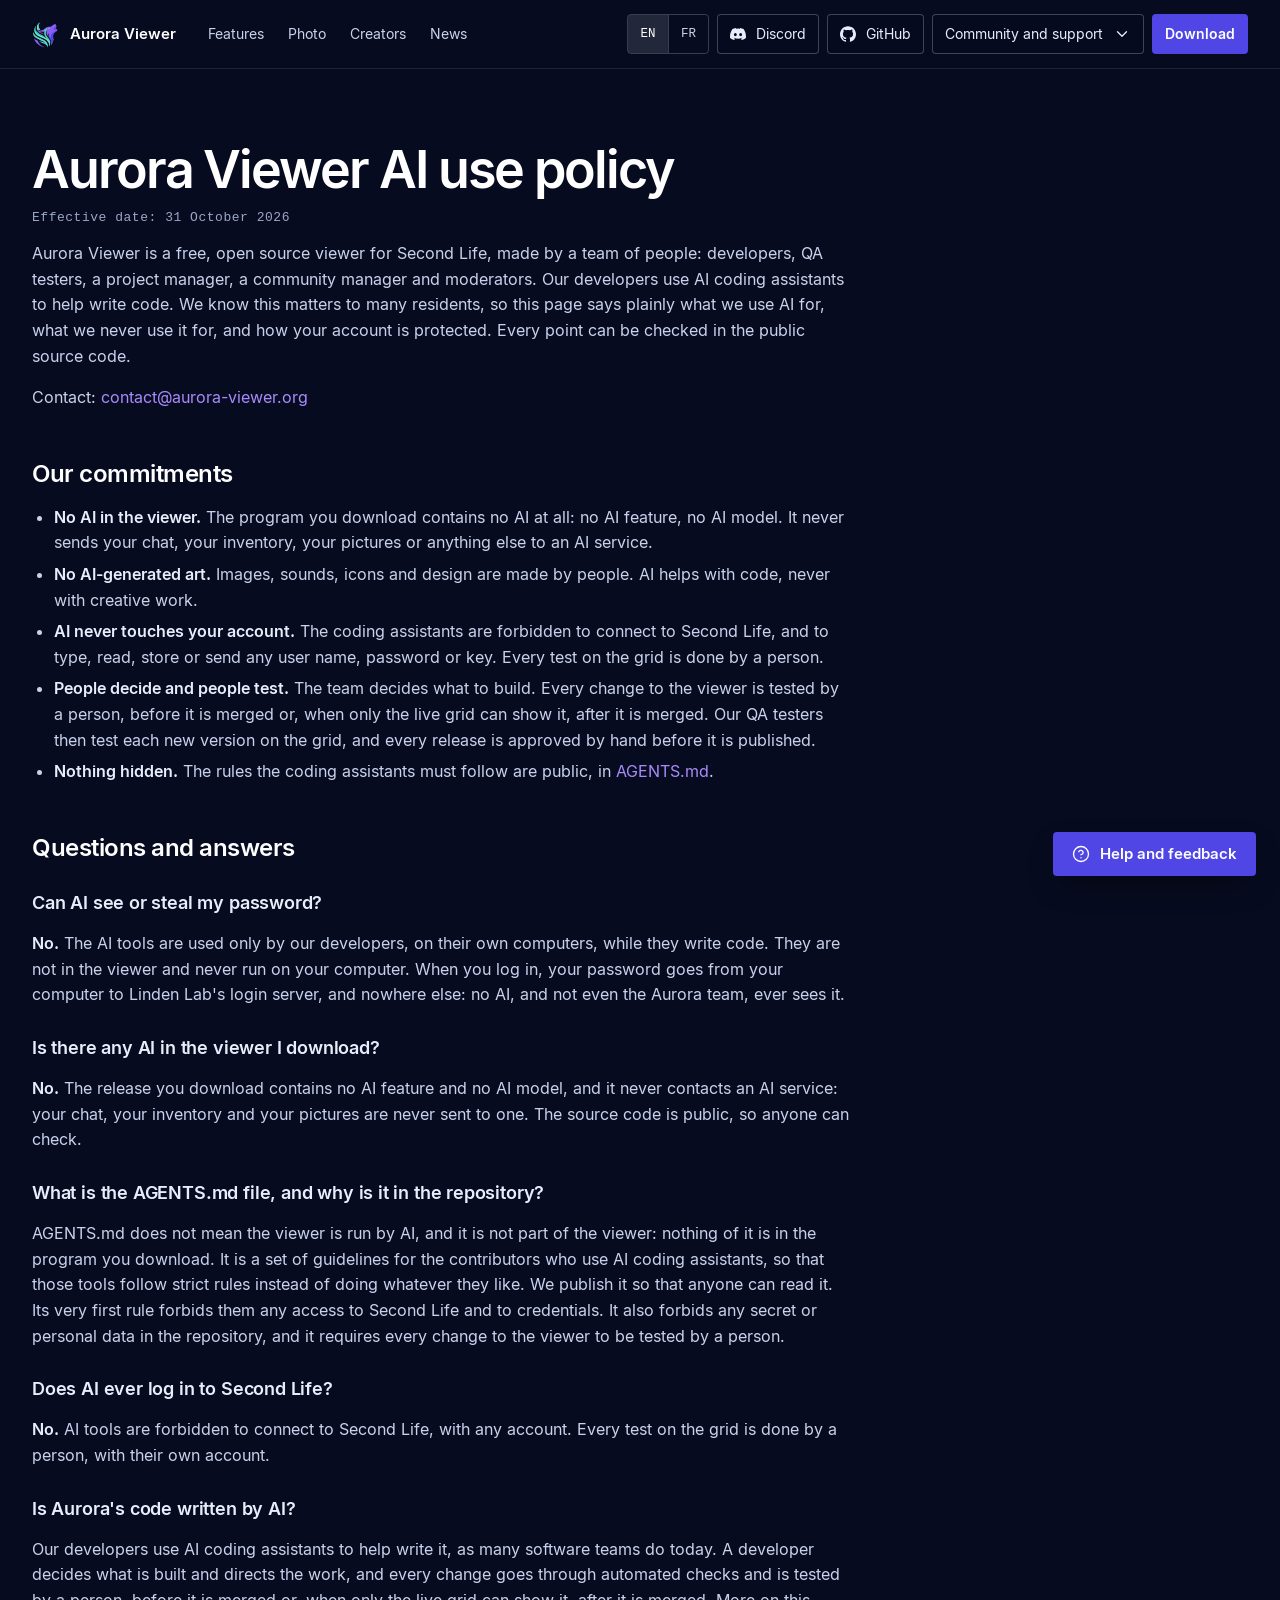
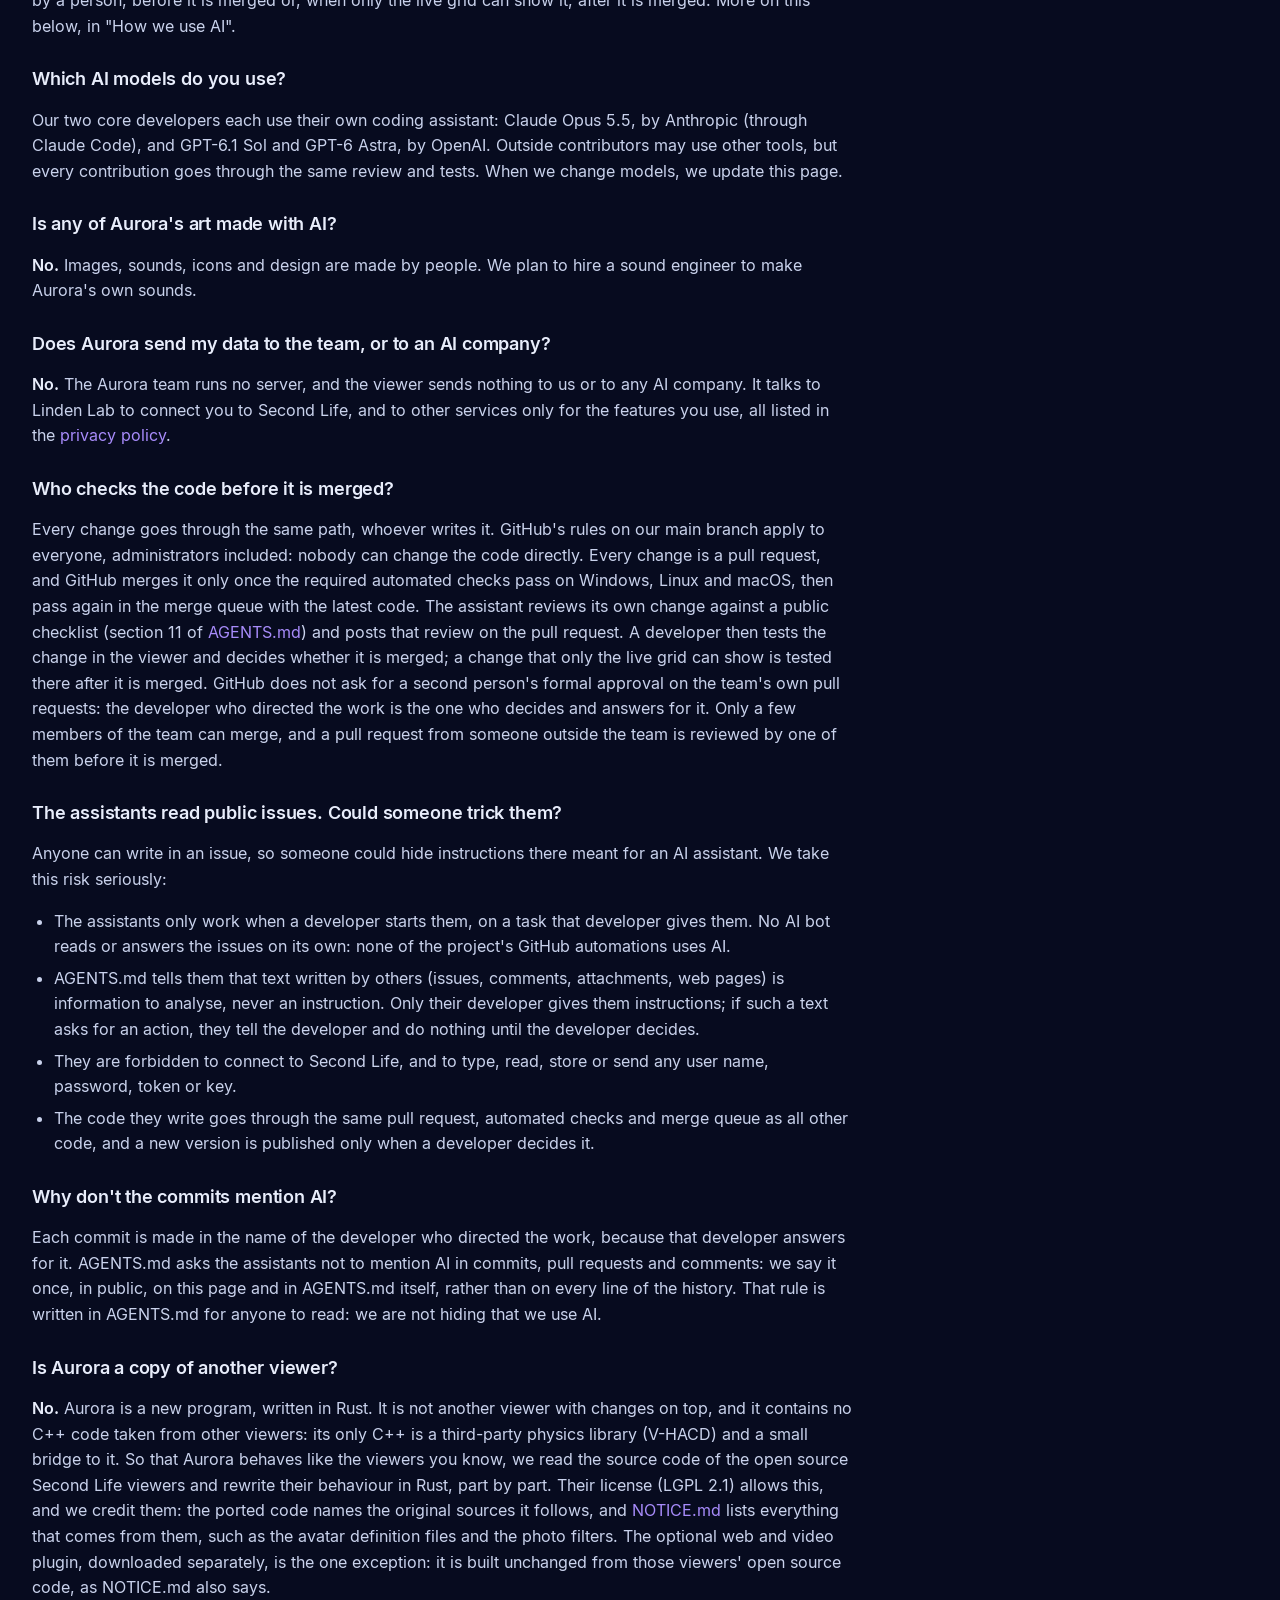
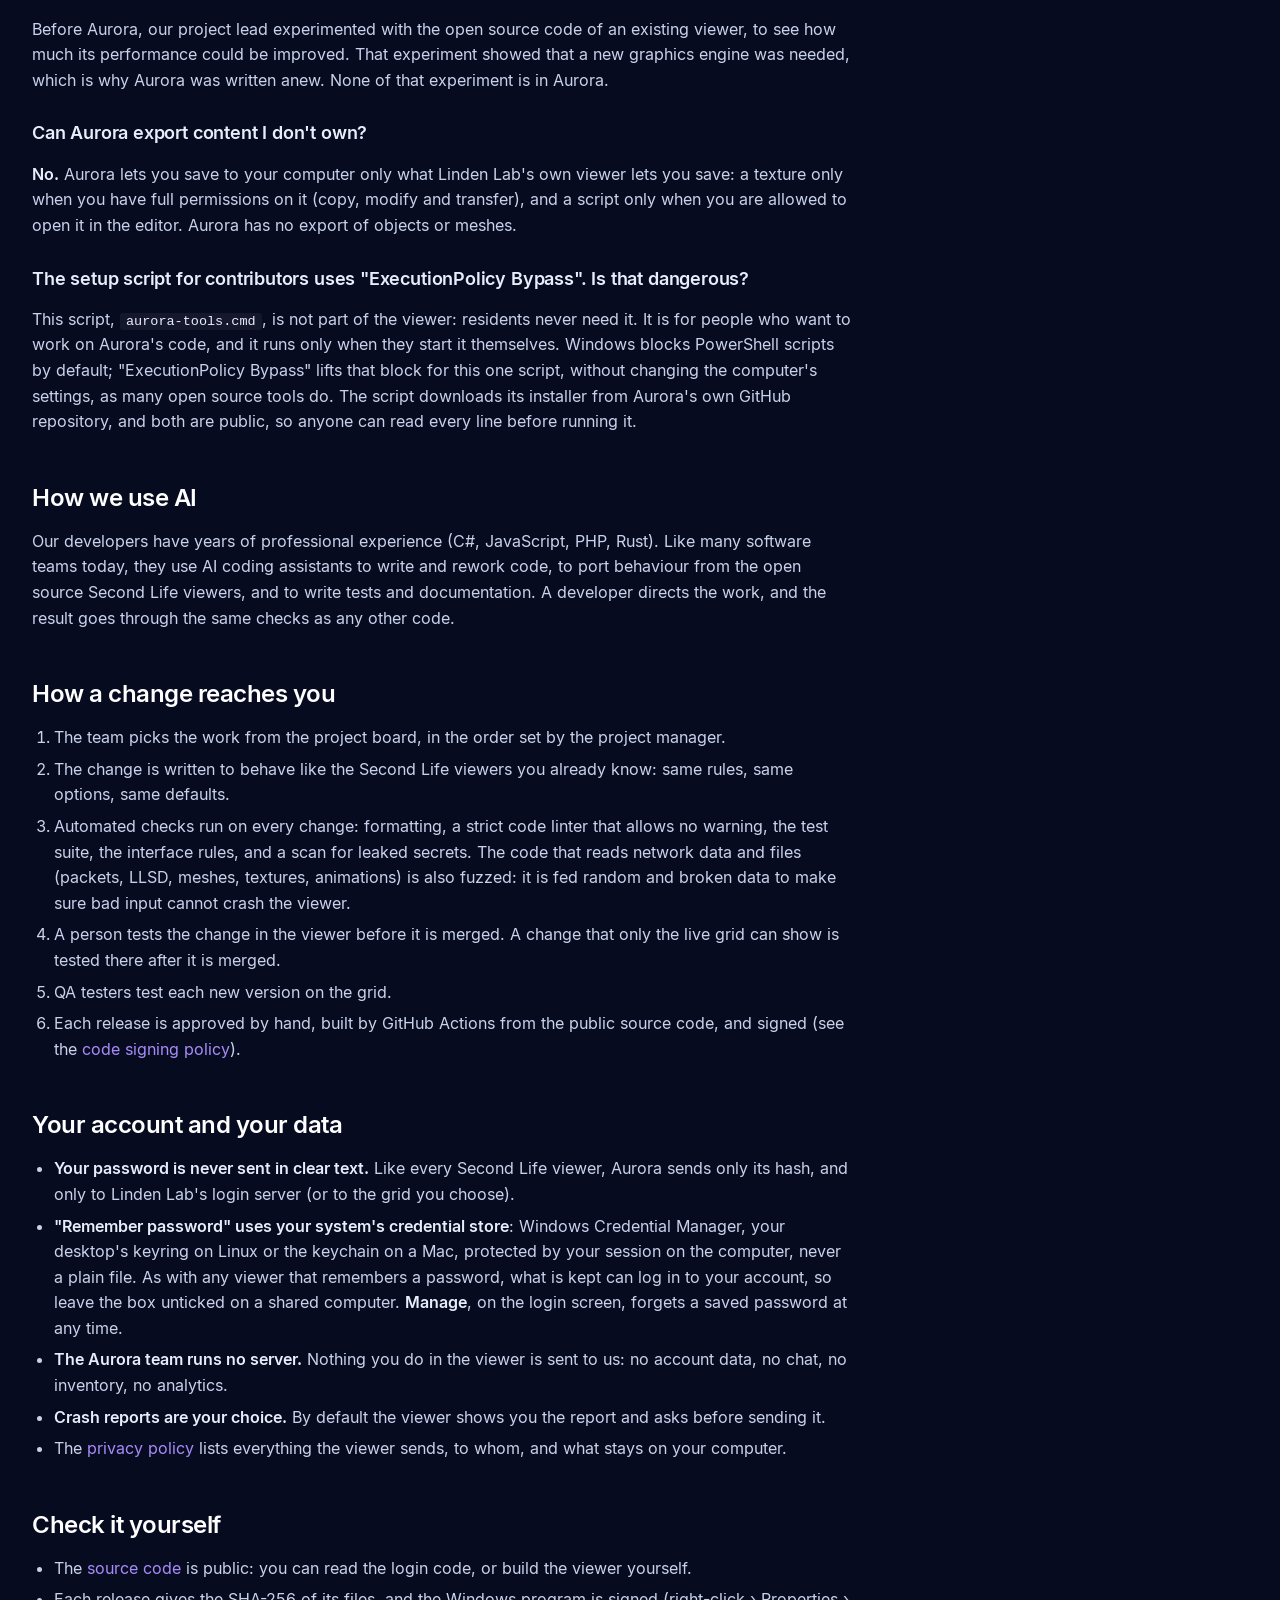
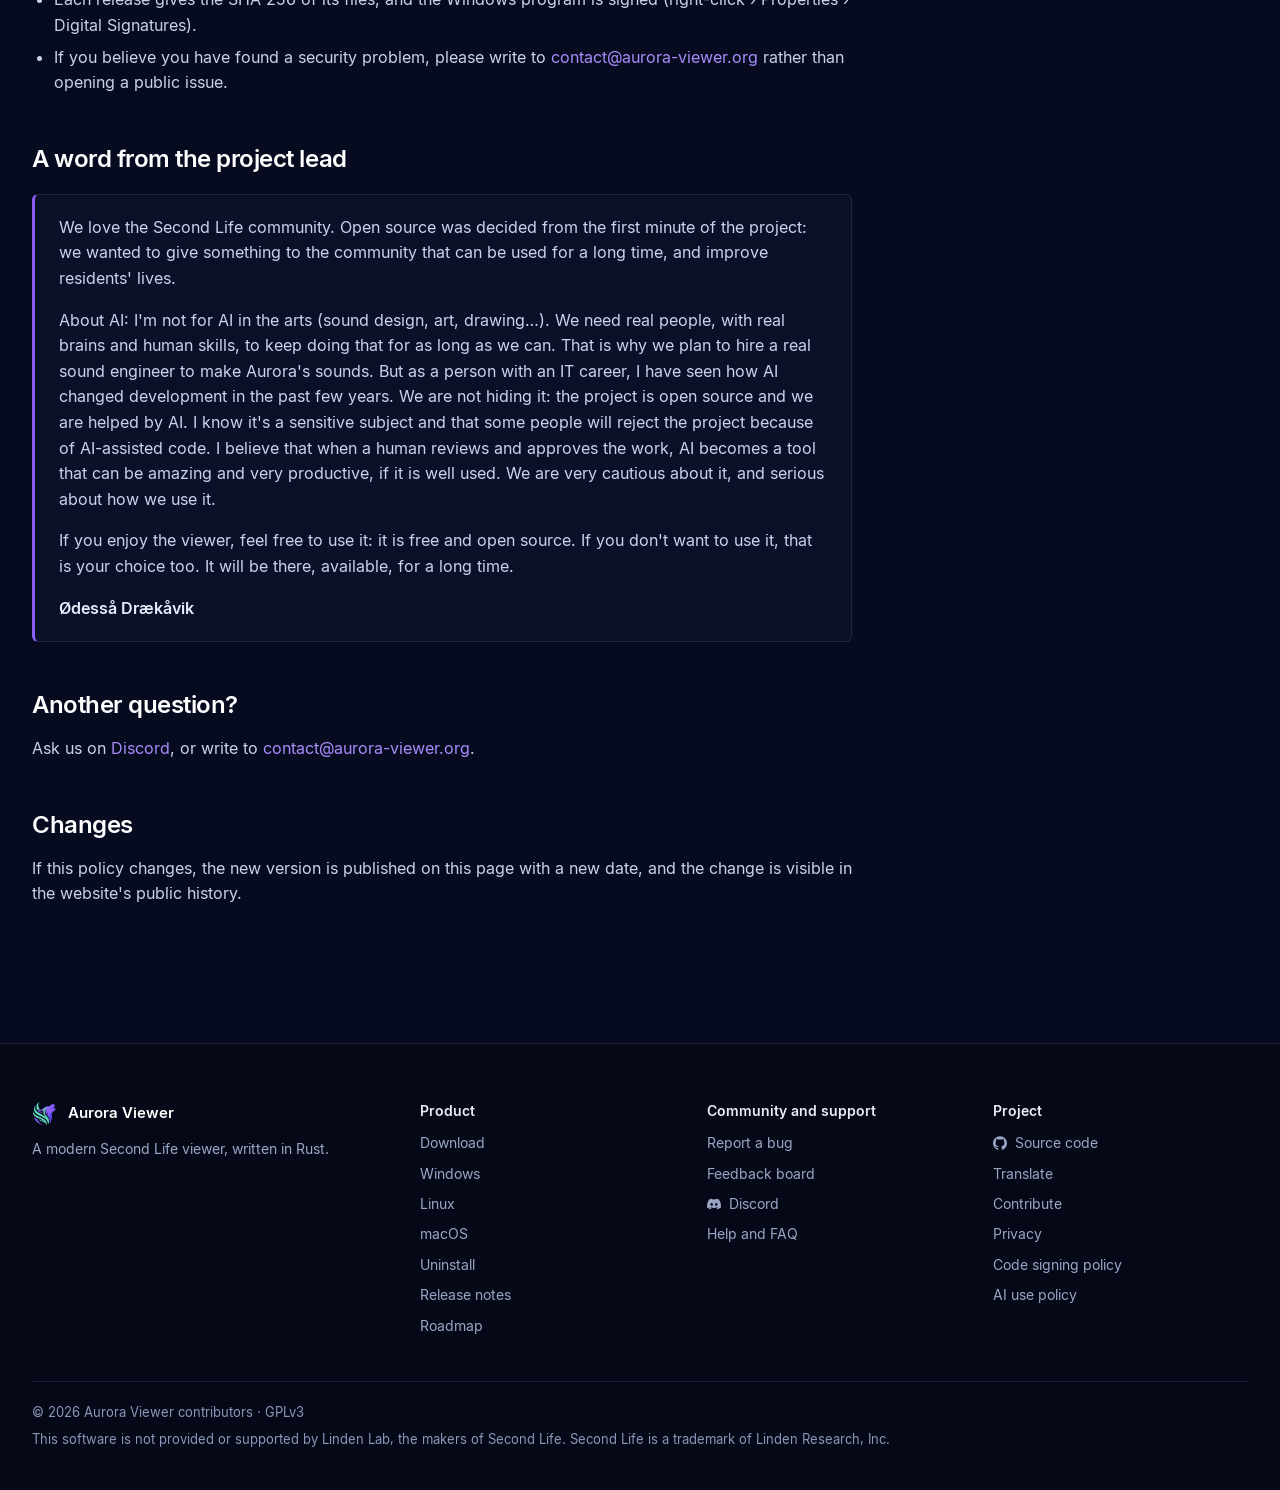
==== commit 579b5b71: "Immersive redesign, with Download and Support pages The home page opens on the world in full bleed, " ====
--- a/ai-policy/index.html
+++ b/ai-policy/index.html
@@ -24,30 +24,33 @@
 <header class="nav">
   <div class="wrap nav-in">
     <a class="brand" href="/">
-      <img src="/assets/img/logo.svg" width="34" height="34" alt="">
+      <img src="/assets/img/logo.svg" width="28" height="28" alt="">
       <span>Aurora Viewer</span>
     </a>
     <nav class="links" aria-label="Main" data-i18n-aria="nav.label">
       <a href="/#features" data-i18n="nav.features">Features</a>
       <a href="/#photo" data-i18n="nav.photo">Photo</a>
       <a href="/#create" data-i18n="nav.create">Creators</a>
-      <a href="/#performance" data-i18n="nav.performance">Performance</a>
-      <a href="/#yours" data-i18n="nav.yours">Your way</a>
       <a href="/#news" data-i18n="nav.news">News</a>
-      <a href="/#community" data-i18n="nav.community">Community</a>
     </nav>
     <div class="nav-end">
       <div class="lang" role="group" aria-label="Language" data-i18n-aria="lang.label">
         <button type="button" data-lang="en" aria-pressed="true">EN</button>
         <button type="button" data-lang="fr" aria-pressed="false">FR</button>
       </div>
-      <a class="btn btn-ghost btn-sm gh" href="https://discord.gg/TK4nbMGmKt" aria-label="Aurora Viewer on Discord" data-i18n-aria="discord.label">
-        <svg class="i" viewBox="0 0 24 24" aria-hidden="true"><path d="M8 12a1 1 0 1 0 2 0a1 1 0 0 0 -2 0"/><path d="M14 12a1 1 0 1 0 2 0a1 1 0 0 0 -2 0"/><path d="M15.5 17c0 1 1.5 3 2 3c1.5 0 2.833 -1.667 3.5 -3c.667 -1.667 .5 -5.833 -1.5 -11.5c-1.457 -1.015 -3 -1.34 -4.5 -1.5l-.972 1.923a11.913 11.913 0 0 0 -4.053 0l-.975 -1.923c-1.5 .16 -3.043 .485 -4.5 1.5c-2 5.667 -2.167 9.833 -1.5 11.5c.667 1.333 2 3 3.5 3c.5 0 2 -2 2 -3"/><path d="M7 16.5c3.5 1 6.5 1 10 0"/></svg>
-      </a>
-      <a class="btn btn-ghost btn-sm gh" href="https://github.com/Aurora-Viewer/Aurora-Viewer" aria-label="Aurora Viewer on GitHub" data-i18n-aria="gh.label">
-        <svg class="i" viewBox="0 0 24 24" aria-hidden="true"><path d="M9 19c-4.3 1.4 -4.3 -2.5 -6 -3m12 5v-3.5c0 -1 .1 -1.4 -.5 -2c2.8 -.3 5.5 -1.4 5.5 -6a4.6 4.6 0 0 0 -1.3 -3.2a4.2 4.2 0 0 0 -.1 -3.2s-1.1 -.3 -3.5 1.3a12.3 12.3 0 0 0 -6.2 0c-2.4 -1.6 -3.5 -1.3 -3.5 -1.3a4.2 4.2 0 0 0 -.1 3.2a4.6 4.6 0 0 0 -1.3 3.2c0 4.6 2.7 5.7 5.5 6c-.6 .6 -.6 1.2 -.5 2v3.5"/></svg>
-      </a>
-      <a class="btn btn-primary btn-sm" href="/#download" data-i18n="nav.download">Download</a>
+      <a class="btn btn-line btn-sm social" href="https://discord.gg/TK4nbMGmKt" aria-label="Aurora Viewer on Discord" data-i18n-aria="discord.label"><svg class="logo" viewBox="0 0 24 24" aria-hidden="true"><path d="M20.317 4.37a19.79 19.79 0 0 0-4.885-1.515.074.074 0 0 0-.079.037c-.21.375-.444.865-.608 1.25a18.27 18.27 0 0 0-5.487 0 12.64 12.64 0 0 0-.617-1.25.077.077 0 0 0-.079-.037A19.74 19.74 0 0 0 3.677 4.37a.07.07 0 0 0-.032.027C.533 9.046-.32 13.58.099 18.057a.082.082 0 0 0 .031.057 19.9 19.9 0 0 0 5.993 3.03.078.078 0 0 0 .084-.028 14.09 14.09 0 0 0 1.226-1.994.076.076 0 0 0-.041-.106 13.1 13.1 0 0 1-1.872-.892.077.077 0 0 1-.008-.128c.126-.094.252-.192.372-.291a.074.074 0 0 1 .078-.01c3.928 1.793 8.18 1.793 12.062 0a.074.074 0 0 1 .078.009c.12.1.246.198.373.292a.077.077 0 0 1-.006.127 12.3 12.3 0 0 1-1.873.892.077.077 0 0 0-.041.107c.36.698.772 1.362 1.225 1.993a.076.076 0 0 0 .084.028 19.84 19.84 0 0 0 6.002-3.03.077.077 0 0 0 .032-.054c.5-5.177-.838-9.674-3.549-13.66a.061.061 0 0 0-.031-.03zM8.02 15.33c-1.183 0-2.157-1.085-2.157-2.419 0-1.333.956-2.419 2.157-2.419 1.21 0 2.176 1.096 2.157 2.42 0 1.333-.956 2.418-2.157 2.418zm7.975 0c-1.183 0-2.157-1.085-2.157-2.419 0-1.333.955-2.419 2.157-2.419 1.21 0 2.176 1.096 2.157 2.42 0 1.333-.946 2.418-2.157 2.418z"/></svg><span class="social-lbl">Discord</span></a>
+      <a class="btn btn-line btn-sm social" href="https://github.com/Aurora-Viewer/Aurora-Viewer" aria-label="Aurora Viewer on GitHub" data-i18n-aria="gh.label"><svg class="logo" viewBox="0 0 24 24" aria-hidden="true"><path d="M12 .297c-6.63 0-12 5.373-12 12 0 5.303 3.438 9.8 8.205 11.385.6.113.82-.258.82-.577 0-.285-.01-1.04-.015-2.04-3.338.724-4.042-1.61-4.042-1.61C4.422 18.07 3.633 17.7 3.633 17.7c-1.087-.744.084-.729.084-.729 1.205.084 1.838 1.236 1.838 1.236 1.07 1.835 2.809 1.305 3.495.998.108-.776.417-1.305.76-1.605-2.665-.3-5.466-1.332-5.466-5.93 0-1.31.465-2.38 1.235-3.22-.135-.303-.54-1.523.105-3.176 0 0 1.005-.322 3.3 1.23.96-.267 1.98-.399 3-.405 1.02.006 2.04.138 3 .405 2.28-1.552 3.285-1.23 3.285-1.23.645 1.653.24 2.873.12 3.176.765.84 1.23 1.91 1.23 3.22 0 4.61-2.805 5.625-5.475 5.92.42.36.81 1.096.81 2.22 0 1.606-.015 2.896-.015 3.286 0 .315.21.69.825.57C20.565 22.092 24 17.592 24 12.297c0-6.627-5.373-12-12-12"/></svg><span class="social-lbl">GitHub</span></a>
+      <div class="pop pop-menu">
+        <button type="button" class="btn btn-line btn-sm" aria-expanded="false" aria-controls="menu-community" data-pop><span data-i18n="menu.label">Community and support</span><svg class="i chev" viewBox="0 0 24 24" aria-hidden="true"><path d="M6 9l6 6l6 -6"/></svg></button>
+        <div class="pop-panel" id="menu-community" hidden>
+          <a class="pop-item" href="https://discord.gg/TK4nbMGmKt"><svg class="logo" viewBox="0 0 24 24" aria-hidden="true"><path d="M20.317 4.37a19.79 19.79 0 0 0-4.885-1.515.074.074 0 0 0-.079.037c-.21.375-.444.865-.608 1.25a18.27 18.27 0 0 0-5.487 0 12.64 12.64 0 0 0-.617-1.25.077.077 0 0 0-.079-.037A19.74 19.74 0 0 0 3.677 4.37a.07.07 0 0 0-.032.027C.533 9.046-.32 13.58.099 18.057a.082.082 0 0 0 .031.057 19.9 19.9 0 0 0 5.993 3.03.078.078 0 0 0 .084-.028 14.09 14.09 0 0 0 1.226-1.994.076.076 0 0 0-.041-.106 13.1 13.1 0 0 1-1.872-.892.077.077 0 0 1-.008-.128c.126-.094.252-.192.372-.291a.074.074 0 0 1 .078-.01c3.928 1.793 8.18 1.793 12.062 0a.074.074 0 0 1 .078.009c.12.1.246.198.373.292a.077.077 0 0 1-.006.127 12.3 12.3 0 0 1-1.873.892.077.077 0 0 0-.041.107c.36.698.772 1.362 1.225 1.993a.076.076 0 0 0 .084.028 19.84 19.84 0 0 0 6.002-3.03.077.077 0 0 0 .032-.054c.5-5.177-.838-9.674-3.549-13.66a.061.061 0 0 0-.031-.03zM8.02 15.33c-1.183 0-2.157-1.085-2.157-2.419 0-1.333.956-2.419 2.157-2.419 1.21 0 2.176 1.096 2.157 2.42 0 1.333-.956 2.418-2.157 2.418zm7.975 0c-1.183 0-2.157-1.085-2.157-2.419 0-1.333.955-2.419 2.157-2.419 1.21 0 2.176 1.096 2.157 2.42 0 1.333-.946 2.418-2.157 2.418z"/></svg><span><b>Discord</b><span data-i18n="menu.discord">Talk with the team and the testers</span></span></a>
+          <a class="pop-item" href="https://feedback.aurora-viewer.org"><svg class="i" viewBox="0 0 24 24" aria-hidden="true"><path d="M9 18h6M10 21h4"/><path d="M12 3a6 6 0 0 0-4 10.5c.8.8 1 1.5 1 2.5h6c0-1 .2-1.7 1-2.5A6 6 0 0 0 12 3z"/></svg><span><b data-i18n="menu.feedback">Feedback board</b><span data-i18n="menu.feedback.sub">Suggest and vote for features</span></span></a>
+          <a class="pop-item" href="https://github.com/Aurora-Viewer/Aurora-Viewer/issues/new/choose"><svg class="i" viewBox="0 0 24 24" aria-hidden="true"><rect x="8" y="6" width="8" height="14" rx="4"/><path d="M12 6V4M4 13h4M16 13h4M5 8l3 2M19 8l-3 2M5 19l3-2M19 19l-3-2"/></svg><span><b data-i18n="foot.bug">Report a bug</b><span data-i18n="menu.bug">Open a report on GitHub</span></span></a>
+          <a class="pop-item" href="https://github.com/Aurora-Viewer/Aurora-Viewer"><svg class="logo" viewBox="0 0 24 24" aria-hidden="true"><path d="M12 .297c-6.63 0-12 5.373-12 12 0 5.303 3.438 9.8 8.205 11.385.6.113.82-.258.82-.577 0-.285-.01-1.04-.015-2.04-3.338.724-4.042-1.61-4.042-1.61C4.422 18.07 3.633 17.7 3.633 17.7c-1.087-.744.084-.729.084-.729 1.205.084 1.838 1.236 1.838 1.236 1.07 1.835 2.809 1.305 3.495.998.108-.776.417-1.305.76-1.605-2.665-.3-5.466-1.332-5.466-5.93 0-1.31.465-2.38 1.235-3.22-.135-.303-.54-1.523.105-3.176 0 0 1.005-.322 3.3 1.23.96-.267 1.98-.399 3-.405 1.02.006 2.04.138 3 .405 2.28-1.552 3.285-1.23 3.285-1.23.645 1.653.24 2.873.12 3.176.765.84 1.23 1.91 1.23 3.22 0 4.61-2.805 5.625-5.475 5.92.42.36.81 1.096.81 2.22 0 1.606-.015 2.896-.015 3.286 0 .315.21.69.825.57C20.565 22.092 24 17.592 24 12.297c0-6.627-5.373-12-12-12"/></svg><span><b>GitHub</b><span data-i18n="menu.gh">Source code, releases and work in progress</span></span></a>
+          <a class="pop-foot" href="/support/" data-i18n="menu.faq">Help and FAQ →</a>
+        </div>
+      </div>
+      <a class="btn btn-primary btn-sm" href="/download/" data-i18n="nav.download">Download</a>
     </div>
   </div>
 </header>
@@ -177,32 +180,34 @@
   <div class="wrap">
     <div class="fgrid">
       <div>
-        <a class="brand" href="/"><img src="/assets/img/logo.svg" width="30" height="30" alt=""><span>Aurora Viewer</span></a>
+        <a class="brand" href="/"><img src="/assets/img/logo.svg" width="26" height="26" alt=""><span>Aurora Viewer</span></a>
         <p class="about" data-i18n="foot.about">A modern Second Life viewer, written in Rust.</p>
       </div>
       <nav class="fcol" aria-labelledby="f-product">
         <h2 id="f-product" data-i18n="foot.product">Product</h2>
-        <a data-dl="windows" href="https://github.com/Aurora-Viewer/Aurora-Viewer/releases/latest" data-i18n="foot.download">Download</a>
-        <a href="https://github.com/Aurora-Viewer/Aurora-Viewer/blob/main/docs/LINUX.md">Linux</a>
-        <a href="https://github.com/Aurora-Viewer/Aurora-Viewer/blob/main/docs/MACOS.md">macOS</a>
+        <a href="/download/" data-i18n="foot.download">Download</a>
+        <a href="/download/?os=windows">Windows</a>
+        <a href="/download/?os=linux">Linux</a>
+        <a href="/download/?os=macos">macOS</a>
         <a href="/uninstall/" data-i18n="foot.uninstall">Uninstall</a>
         <a href="https://github.com/Aurora-Viewer/Aurora-Viewer/releases" data-i18n="foot.notes">Release notes</a>
         <a href="/#roadmap" data-i18n="foot.roadmap">Roadmap</a>
       </nav>
+      <nav class="fcol" aria-labelledby="f-support">
+        <h2 id="f-support" data-i18n="menu.label">Community and support</h2>
+        <a href="https://github.com/Aurora-Viewer/Aurora-Viewer/issues/new/choose" data-i18n="foot.bug">Report a bug</a>
+        <a href="https://feedback.aurora-viewer.org" data-i18n="menu.feedback">Feedback board</a>
+        <a class="with-logo" href="https://discord.gg/TK4nbMGmKt"><svg class="logo" viewBox="0 0 24 24" aria-hidden="true"><path d="M20.317 4.37a19.79 19.79 0 0 0-4.885-1.515.074.074 0 0 0-.079.037c-.21.375-.444.865-.608 1.25a18.27 18.27 0 0 0-5.487 0 12.64 12.64 0 0 0-.617-1.25.077.077 0 0 0-.079-.037A19.74 19.74 0 0 0 3.677 4.37a.07.07 0 0 0-.032.027C.533 9.046-.32 13.58.099 18.057a.082.082 0 0 0 .031.057 19.9 19.9 0 0 0 5.993 3.03.078.078 0 0 0 .084-.028 14.09 14.09 0 0 0 1.226-1.994.076.076 0 0 0-.041-.106 13.1 13.1 0 0 1-1.872-.892.077.077 0 0 1-.008-.128c.126-.094.252-.192.372-.291a.074.074 0 0 1 .078-.01c3.928 1.793 8.18 1.793 12.062 0a.074.074 0 0 1 .078.009c.12.1.246.198.373.292a.077.077 0 0 1-.006.127 12.3 12.3 0 0 1-1.873.892.077.077 0 0 0-.041.107c.36.698.772 1.362 1.225 1.993a.076.076 0 0 0 .084.028 19.84 19.84 0 0 0 6.002-3.03.077.077 0 0 0 .032-.054c.5-5.177-.838-9.674-3.549-13.66a.061.061 0 0 0-.031-.03zM8.02 15.33c-1.183 0-2.157-1.085-2.157-2.419 0-1.333.956-2.419 2.157-2.419 1.21 0 2.176 1.096 2.157 2.42 0 1.333-.956 2.418-2.157 2.418zm7.975 0c-1.183 0-2.157-1.085-2.157-2.419 0-1.333.955-2.419 2.157-2.419 1.21 0 2.176 1.096 2.157 2.42 0 1.333-.946 2.418-2.157 2.418z"/></svg>Discord</a>
+        <a href="/support/" data-i18n="foot.faq">Help and FAQ</a>
+      </nav>
       <nav class="fcol" aria-labelledby="f-project">
         <h2 id="f-project" data-i18n="foot.project">Project</h2>
-        <a href="https://github.com/Aurora-Viewer/Aurora-Viewer" data-i18n="foot.source">Source code</a>
-        <a href="https://github.com/Aurora-Viewer/Aurora-Viewer/issues/new/choose" data-i18n="foot.bug">Report a bug</a>
+        <a class="with-logo" href="https://github.com/Aurora-Viewer/Aurora-Viewer"><svg class="logo" viewBox="0 0 24 24" aria-hidden="true"><path d="M12 .297c-6.63 0-12 5.373-12 12 0 5.303 3.438 9.8 8.205 11.385.6.113.82-.258.82-.577 0-.285-.01-1.04-.015-2.04-3.338.724-4.042-1.61-4.042-1.61C4.422 18.07 3.633 17.7 3.633 17.7c-1.087-.744.084-.729.084-.729 1.205.084 1.838 1.236 1.838 1.236 1.07 1.835 2.809 1.305 3.495.998.108-.776.417-1.305.76-1.605-2.665-.3-5.466-1.332-5.466-5.93 0-1.31.465-2.38 1.235-3.22-.135-.303-.54-1.523.105-3.176 0 0 1.005-.322 3.3 1.23.96-.267 1.98-.399 3-.405 1.02.006 2.04.138 3 .405 2.28-1.552 3.285-1.23 3.285-1.23.645 1.653.24 2.873.12 3.176.765.84 1.23 1.91 1.23 3.22 0 4.61-2.805 5.625-5.475 5.92.42.36.81 1.096.81 2.22 0 1.606-.015 2.896-.015 3.286 0 .315.21.69.825.57C20.565 22.092 24 17.592 24 12.297c0-6.627-5.373-12-12-12"/></svg><span data-i18n="foot.source">Source code</span></a>
         <a href="https://github.com/Aurora-Viewer/Aurora-Viewer/blob/main/docs/TRANSLATING.md" data-i18n="foot.translate">Translate</a>
         <a href="https://github.com/Aurora-Viewer/Aurora-Viewer#contributing" data-i18n="foot.contribute">Contribute</a>
         <a href="/privacy/" data-i18n="foot.privacy">Privacy</a>
-        <a href="/code-signing/">Code signing policy</a>
+        <a href="/code-signing/" data-i18n="foot.signing">Code signing policy</a>
         <a href="/ai-policy/" data-i18n="foot.ai">AI use policy</a>
-      </nav>
-      <nav class="fcol" aria-labelledby="f-community">
-        <h2 id="f-community" data-i18n="foot.community">Community</h2>
-        <a href="https://discord.gg/TK4nbMGmKt">Discord</a>
-        <a href="https://github.com/Aurora-Viewer/Aurora-Viewer/issues">Issues</a>
       </nav>
     </div>
     <div class="legal">
@@ -211,5 +216,17 @@
     </div>
   </div>
 </footer>
+<div class="fab pop">
+  <div class="pop-panel fab-panel" id="fab-panel" hidden>
+    <p class="pop-title" data-i18n="fab.title">How can we help?</p>
+    <a class="pop-item" href="https://github.com/Aurora-Viewer/Aurora-Viewer/issues/new/choose"><svg class="i" viewBox="0 0 24 24" aria-hidden="true"><rect x="8" y="6" width="8" height="14" rx="4"/><path d="M12 6V4M4 13h4M16 13h4M5 8l3 2M19 8l-3 2M5 19l3-2M19 19l-3-2"/></svg><span data-i18n="foot.bug">Report a bug</span></a>
+    <a class="pop-item" href="https://feedback.aurora-viewer.org"><svg class="i" viewBox="0 0 24 24" aria-hidden="true"><path d="M9 18h6M10 21h4"/><path d="M12 3a6 6 0 0 0-4 10.5c.8.8 1 1.5 1 2.5h6c0-1 .2-1.7 1-2.5A6 6 0 0 0 12 3z"/></svg><span data-i18n="act.idea">Suggest a feature</span></a>
+    <a class="pop-item" href="https://discord.gg/TK4nbMGmKt"><svg class="logo" viewBox="0 0 24 24" aria-hidden="true"><path d="M20.317 4.37a19.79 19.79 0 0 0-4.885-1.515.074.074 0 0 0-.079.037c-.21.375-.444.865-.608 1.25a18.27 18.27 0 0 0-5.487 0 12.64 12.64 0 0 0-.617-1.25.077.077 0 0 0-.079-.037A19.74 19.74 0 0 0 3.677 4.37a.07.07 0 0 0-.032.027C.533 9.046-.32 13.58.099 18.057a.082.082 0 0 0 .031.057 19.9 19.9 0 0 0 5.993 3.03.078.078 0 0 0 .084-.028 14.09 14.09 0 0 0 1.226-1.994.076.076 0 0 0-.041-.106 13.1 13.1 0 0 1-1.872-.892.077.077 0 0 1-.008-.128c.126-.094.252-.192.372-.291a.074.074 0 0 1 .078-.01c3.928 1.793 8.18 1.793 12.062 0a.074.074 0 0 1 .078.009c.12.1.246.198.373.292a.077.077 0 0 1-.006.127 12.3 12.3 0 0 1-1.873.892.077.077 0 0 0-.041.107c.36.698.772 1.362 1.225 1.993a.076.076 0 0 0 .084.028 19.84 19.84 0 0 0 6.002-3.03.077.077 0 0 0 .032-.054c.5-5.177-.838-9.674-3.549-13.66a.061.061 0 0 0-.031-.03zM8.02 15.33c-1.183 0-2.157-1.085-2.157-2.419 0-1.333.956-2.419 2.157-2.419 1.21 0 2.176 1.096 2.157 2.42 0 1.333-.956 2.418-2.157 2.418zm7.975 0c-1.183 0-2.157-1.085-2.157-2.419 0-1.333.955-2.419 2.157-2.419 1.21 0 2.176 1.096 2.157 2.42 0 1.333-.946 2.418-2.157 2.418z"/></svg><span data-i18n="fab.discord">Ask on Discord</span></a>
+    <a class="pop-item" href="https://github.com/Aurora-Viewer/Aurora-Viewer"><svg class="logo" viewBox="0 0 24 24" aria-hidden="true"><path d="M12 .297c-6.63 0-12 5.373-12 12 0 5.303 3.438 9.8 8.205 11.385.6.113.82-.258.82-.577 0-.285-.01-1.04-.015-2.04-3.338.724-4.042-1.61-4.042-1.61C4.422 18.07 3.633 17.7 3.633 17.7c-1.087-.744.084-.729.084-.729 1.205.084 1.838 1.236 1.838 1.236 1.07 1.835 2.809 1.305 3.495.998.108-.776.417-1.305.76-1.605-2.665-.3-5.466-1.332-5.466-5.93 0-1.31.465-2.38 1.235-3.22-.135-.303-.54-1.523.105-3.176 0 0 1.005-.322 3.3 1.23.96-.267 1.98-.399 3-.405 1.02.006 2.04.138 3 .405 2.28-1.552 3.285-1.23 3.285-1.23.645 1.653.24 2.873.12 3.176.765.84 1.23 1.91 1.23 3.22 0 4.61-2.805 5.625-5.475 5.92.42.36.81 1.096.81 2.22 0 1.606-.015 2.896-.015 3.286 0 .315.21.69.825.57C20.565 22.092 24 17.592 24 12.297c0-6.627-5.373-12-12-12"/></svg><span data-i18n="fab.gh">Source code on GitHub</span></a>
+    <a class="pop-foot" href="/support/" data-i18n="menu.faq">Help and FAQ →</a>
+  </div>
+  <button type="button" class="btn btn-primary fab-btn" aria-expanded="false" aria-controls="fab-panel" data-pop><svg class="i" viewBox="0 0 24 24" aria-hidden="true"><circle cx="12" cy="12" r="10"/><path d="M9.1 9a3 3 0 0 1 5.8 1c0 2-3 3-3 3M12 17h.01"/></svg><span class="fab-lbl" data-i18n="fab.label">Help and feedback</span></button>
+</div>
+<!-- /fab -->
 </body>
 </html>
--- a/assets/css/site.css
+++ b/assets/css/site.css
@@ -17,27 +17,29 @@
 
 :root {
   --navy: #070B1F;
+  --navy-2: #0B1029;
+  --navy-3: #0F1533;
   --navy-deep: #050816;
   --violet: #8B5CF6;
   --violet-light: #A78BFA;
   --violet-pale: #C4B5FD;
   --indigo: #4F46E5;
-  --indigo-light: #818CF8;
+  --indigo-hover: #5B53F0;
   --teal: #5EEAD4;
   --ink: #E8EDFB;
   --ink-soft: #C9D2EC;
-  --lead: #B4BEDB;
   --muted: #9AA6C6;
   --muted-dim: #8A96B8;
-  --line: rgba(196, 181, 253, .11);
+  --hair: rgba(196, 181, 253, .12);
+  --hair-strong: rgba(196, 181, 253, .16);
+  --edge: rgba(232, 237, 251, .22);
   --sans: "Inter", system-ui, -apple-system, "Segoe UI", sans-serif;
   --mono: ui-monospace, "Cascadia Mono", "SF Mono", Menlo, Consolas, monospace;
-  --ease: cubic-bezier(.2, .7, .2, 1);
   color-scheme: dark;
 }
 
 * { box-sizing: border-box; }
-html { scroll-behavior: smooth; scroll-padding-top: 88px; -webkit-text-size-adjust: 100%; }
+html { scroll-behavior: smooth; scroll-padding-top: 24px; -webkit-text-size-adjust: 100%; }
 body {
   margin: 0;
   overflow-x: hidden;
@@ -51,454 +53,526 @@
 img { max-width: 100%; }
 a { color: var(--violet-light); text-decoration: none; }
 a:hover { color: var(--violet-pale); }
-:focus-visible { outline: 2px solid var(--teal); outline-offset: 3px; border-radius: 6px; }
+:focus-visible { outline: 2px solid var(--teal); outline-offset: 2px; border-radius: 4px; }
 .skip {
   position: absolute; left: 16px; top: -60px; z-index: 100;
-  padding: 10px 16px; border-radius: 8px; background: var(--violet); color: #fff;
+  padding: 10px 16px; border-radius: 4px; background: var(--indigo); color: #fff;
 }
 .skip:focus { top: 12px; color: #fff; }
-
-.wrap { position: relative; max-width: 1200px; margin: 0 auto; padding: 0 32px; }
-.display { margin: 0; font-weight: 600; letter-spacing: -0.035em; line-height: 1.05; }
+.sr-only {
+  position: absolute; width: 1px; height: 1px; margin: -1px; padding: 0; border: 0;
+  overflow: hidden; clip: rect(0 0 0 0); white-space: nowrap;
+}
+code { padding: 1px 6px; border-radius: 3px; background: rgba(232, 237, 251, .06); color: var(--ink); font: 13.5px var(--mono); overflow-wrap: anywhere; }
+
+.wrap { position: relative; max-width: 1280px; margin: 0 auto; padding: 0 32px; }
+.display { margin: 0; font-weight: 600; letter-spacing: -0.04em; line-height: 1.06; }
 .eyebrow {
-  margin: 0 0 18px; color: var(--teal);
-  font-family: var(--mono); font-size: 13px; letter-spacing: .08em; text-transform: uppercase;
-}
-.lead { margin: 0; color: var(--lead); font-size: 19px; line-height: 1.65; }
-.muted { color: var(--muted); }
-.glow-text {
-  background: linear-gradient(100deg, var(--teal) 0%, var(--violet-light) 45%, var(--indigo-light) 100%);
-  -webkit-background-clip: text; background-clip: text; color: transparent;
-}
+  margin: 0 0 14px; color: var(--violet-light);
+  font-family: var(--mono); font-size: 12.5px; letter-spacing: .08em; text-transform: uppercase;
+}
+.lead { margin: 0; color: var(--ink-soft); font-size: 17px; line-height: 1.6; }
 svg.i {
   width: 20px; height: 20px; flex: none;
   fill: none; stroke: currentColor; stroke-width: 1.75; stroke-linecap: round; stroke-linejoin: round;
 }
-
-/* Buttons */
+svg.logo { width: 18px; height: 18px; flex: none; fill: currentColor; }
+
+/* Buttons: almost square, solid or outlined */
 .btn {
   display: inline-flex; align-items: center; justify-content: center; gap: 10px;
-  min-height: 48px; padding: 0 22px; border: 0; border-radius: 8px;
-  font: 600 15px/1 var(--sans); letter-spacing: -0.005em; white-space: nowrap; cursor: pointer;
-  transition: transform .35s var(--ease), box-shadow .35s, background .35s, color .35s;
-}
-.btn:hover { transform: translateY(-2px); }
-.btn-primary {
-  color: #fff;
-  background: linear-gradient(135deg, #7C4DF0 0%, var(--indigo) 100%);
-  box-shadow: 0 10px 30px -10px rgba(124, 77, 240, .7), inset 0 1px 0 rgba(255, 255, 255, .18);
-}
-.btn-primary:hover { color: #fff; box-shadow: 0 18px 44px -12px rgba(124, 77, 240, .85), inset 0 1px 0 rgba(255, 255, 255, .22); }
-.btn-glass {
-  color: var(--ink); background: rgba(232, 237, 251, .06);
-  box-shadow: inset 0 0 0 1px rgba(196, 181, 253, .16);
-  -webkit-backdrop-filter: blur(12px); backdrop-filter: blur(12px);
-}
-.btn-glass:hover { color: #fff; background: rgba(232, 237, 251, .1); }
-.btn-ghost { color: var(--violet-pale); background: transparent; padding: 0 12px; }
-.nav-end .gh { min-width: 44px; padding: 0; }
-.btn-ghost:hover { color: var(--ink); }
-.btn-sm { min-height: 44px; padding: 0 16px; font-size: 14px; }
-.btn .lbl { line-height: 1.2; }
-.btn .size { font-weight: 400; opacity: .75; font-size: 13px; }
-.btn .size:empty { display: none; }
-/* the macOS build is experimental: a yellow warning badge in its buttons */
-.btn .exp {
-  display: inline-flex; align-items: center; gap: 4px;
-  font-size: 11px; font-weight: 700; letter-spacing: .06em; text-transform: uppercase; color: #FACC15;
-}
-.btn .exp svg { width: 14px; height: 14px; fill: currentColor; stroke: none; }
-
-/* Navigation */
-.nav {
-  position: sticky; top: 0; z-index: 50;
-  background: rgba(7, 11, 31, .62);
-  -webkit-backdrop-filter: blur(18px) saturate(140%); backdrop-filter: blur(18px) saturate(140%);
-  box-shadow: 0 1px 0 rgba(196, 181, 253, .08);
-}
-.nav-in { display: flex; align-items: center; gap: 28px; height: 72px; }
-.brand {
-  display: flex; align-items: center; gap: 10px;
-  color: var(--ink); font-weight: 600; font-size: 18px; letter-spacing: -0.02em;
-}
+  min-height: 44px; padding: 0 18px; border: 1px solid transparent; border-radius: 4px;
+  font: 600 15px/1.2 var(--sans); white-space: nowrap; cursor: pointer;
+  transition: background .2s, border-color .2s, color .2s;
+}
+.btn svg.i { width: 18px; height: 18px; }
+.btn svg.logo { width: 16px; height: 16px; }
+.btn-primary { background: var(--indigo); color: #fff; }
+.btn-primary:hover { background: var(--indigo-hover); color: #fff; }
+.btn-line { border-color: rgba(232, 237, 251, .25); background: rgba(7, 11, 31, .5); color: var(--ink); }
+.btn-line:hover { border-color: rgba(232, 237, 251, .4); background: rgba(7, 11, 31, .75); color: #fff; }
+.btn-sm { min-height: 40px; padding: 0 12px; font-size: 14px; }
+.btn-line.btn-sm { font-weight: 400; }
+.btn-lg { min-height: 50px; padding: 0 24px; font-size: 15.5px; }
+
+.chip {
+  display: inline-flex; align-items: center; min-height: 22px; padding: 0 8px; border-radius: 3px;
+  background: rgba(94, 234, 212, .12); color: var(--teal);
+  font: 400 11.5px var(--mono); letter-spacing: .06em; text-transform: uppercase;
+}
+.chip.violet { background: rgba(167, 139, 250, .14); color: var(--violet-pale); }
+.vtag { padding: 2px 8px; border-radius: 3px; background: rgba(94, 234, 212, .14); color: var(--teal); }
+.ic { display: inline-flex; flex: none; color: var(--violet-light); }
+.ic.teal { color: var(--teal); }
+.ic svg.i { width: 22px; height: 22px; }
+
+/* Header: over the picture on pages that open with one */
+.nav { position: relative; z-index: 40; background: var(--navy); border-bottom: 1px solid rgba(232, 237, 251, .1); }
+.nav-over { position: absolute; top: 0; left: 0; right: 0; background: none; }
+.nav-in { display: flex; align-items: center; gap: 8px 32px; min-height: 68px; }
+.brand { display: flex; align-items: center; gap: 10px; color: #fff; font-weight: 600; font-size: 15px; white-space: nowrap; }
 .brand:hover { color: #fff; }
-.brand img { display: block; }
-.links { display: flex; gap: 4px; margin-left: 12px; }
-.brand span, .links a { white-space: nowrap; }
-.links a {
-  padding: 10px 12px; border-radius: 6px;
-  color: var(--muted); font-size: 14.5px; font-weight: 400;
-  transition: color .25s, background .25s;
-}
-.links a:hover { color: var(--ink); background: rgba(232, 237, 251, .05); }
+.brand img { display: block; border-radius: 4px; }
+.links { display: flex; gap: 4px 24px; font-size: 14px; }
+.links a { color: var(--ink-soft); white-space: nowrap; }
+.links a:hover { color: #fff; }
 .nav-end { margin-left: auto; display: flex; align-items: center; gap: 8px; }
-.lang { display: flex; padding: 3px; border-radius: 7px; background: rgba(232, 237, 251, .05); }
+.lang { display: flex; border: 1px solid var(--edge); border-radius: 4px; overflow: hidden; }
 .lang button {
-  min-width: 40px; min-height: 38px; border: 0; border-radius: 5px;
-  background: transparent; color: var(--muted); font: 500 12.5px var(--mono); cursor: pointer;
-}
-.lang button[aria-pressed="true"] { background: rgba(139, 92, 246, .22); color: var(--ink); }
-
-/* Aurora sky */
-.sky {
-  position: absolute; left: 0; right: 0; top: -120px; height: 1180px; z-index: 0;
-  pointer-events: none; overflow: hidden;
-}
-.stars {
-  position: absolute; inset: 0; opacity: .75;
-  background-image:
-    radial-gradient(1px 1px at 12% 18%, #fff, transparent),
-    radial-gradient(1px 1px at 27% 62%, #c4b5fd, transparent),
-    radial-gradient(1.4px 1.4px at 41% 9%, #fff, transparent),
-    radial-gradient(1px 1px at 58% 34%, #e8edfb, transparent),
-    radial-gradient(1px 1px at 73% 14%, #fff, transparent),
-    radial-gradient(1.4px 1.4px at 86% 48%, #a5f3fc, transparent),
-    radial-gradient(1px 1px at 93% 22%, #fff, transparent),
-    radial-gradient(1px 1px at 5% 44%, #c4b5fd, transparent),
-    radial-gradient(1px 1px at 66% 70%, #fff, transparent),
-    radial-gradient(1px 1px at 35% 30%, #fff, transparent);
-  background-size: 520px 420px;
-  -webkit-mask-image: linear-gradient(#000 0%, #000 55%, transparent 90%);
-  mask-image: linear-gradient(#000 0%, #000 55%, transparent 90%);
-  animation: twinkle 7s ease-in-out infinite alternate;
-}
-/* Each ribbon is a radial gradient blurred by 70px, baked into an image with 210px (3 sigma) of margin.
-   A live filter: blur() was redrawn by the GPU on every frame of the drift, which made the page
-   stutter in Chrome with hardware acceleration. The box keeps its size and place: the margin is padding. */
-.ribbon {
-  position: absolute; box-sizing: content-box; margin: -210px; padding: 210px;
-  background: center / 100% 100% no-repeat; mix-blend-mode: screen;
-  will-change: transform; animation: drift var(--d, 22s) ease-in-out infinite alternate;
-}
-.r1 { --r: -14deg; --d: 24s; width: 1100px; height: 240px; left: -12%; top: 230px; background-image: url(../img/aurora-r1.webp); }
-.r2 { --r: -8deg; --d: 19s; width: 1000px; height: 300px; left: 28%; top: 150px; background-image: url(../img/aurora-r2.webp); }
-.r3 { --r: 10deg; --d: 27s; width: 900px; height: 260px; left: 52%; top: 300px; background-image: url(../img/aurora-r3.webp); }
-.r4 { --r: -20deg; --d: 16s; width: 620px; height: 140px; left: 8%; top: 120px; background-image: url(../img/aurora-r4.webp); }
-/* The stripes slide with a transform, not background-position, so the browser does not repaint them every frame. */
-.rays {
-  position: absolute; left: -10%; right: -10%; top: 80px; height: 520px; overflow: hidden;
-  -webkit-mask-image: radial-gradient(60% 45% at 45% 55%, #000, transparent 75%);
-  mask-image: radial-gradient(60% 45% at 45% 55%, #000, transparent 75%);
-  transform: skewX(-14deg); mix-blend-mode: screen;
-}
-.rays::before {
-  content: ""; position: absolute; top: 0; bottom: 0; left: -700px; right: 0;
-  background: repeating-linear-gradient(90deg,
-    rgba(94, 234, 212, 0) 0 18px, rgba(94, 234, 212, .10) 18px 20px,
-    rgba(167, 139, 250, 0) 20px 34px, rgba(167, 139, 250, .08) 34px 35px);
-  will-change: transform; animation: shimmer 30s linear infinite;
-}
-@keyframes drift {
-  0% { transform: translate3d(0, 0, 0) rotate(var(--r)) scaleX(1); }
-  50% { transform: translate3d(60px, -24px, 0) rotate(calc(var(--r) + 4deg)) scaleX(1.12); }
-  100% { transform: translate3d(-40px, 18px, 0) rotate(calc(var(--r) - 3deg)) scaleX(.94); }
-}
-@keyframes shimmer { from { transform: translate3d(0, 0, 0); } to { transform: translate3d(700px, 0, 0); } }
-@keyframes twinkle { from { opacity: .55; } to { opacity: .85; } }
-@keyframes rise { from { opacity: 0; transform: translateY(18px); } to { opacity: 1; transform: none; } }
-@keyframes grow { from { transform: scaleX(0); } to { transform: scaleX(1); } }
-@keyframes bob { from { transform: translateY(0); } to { transform: translateY(-10px); } }
-
-/* Hero */
-.hero { position: relative; z-index: 1; padding: 96px 0 0; text-align: center; }
-.rise { animation: rise 1s var(--ease) both; }
-.d1 { animation-delay: .08s; } .d2 { animation-delay: .16s; } .d3 { animation-delay: .24s; }
-.d4 { animation-delay: .3s; } .d5 { animation-delay: .4s; }
-.pill {
-  display: inline-flex; align-items: center; gap: 10px; min-height: 36px; padding: 0 6px 0 14px;
-  border-radius: 999px; background: rgba(7, 11, 31, .5);
-  box-shadow: inset 0 0 0 1px rgba(196, 181, 253, .2);
-  -webkit-backdrop-filter: blur(10px); backdrop-filter: blur(10px);
-  color: var(--ink-soft); font-size: 13.5px;
-}
-.pill:hover { color: #fff; box-shadow: inset 0 0 0 1px rgba(196, 181, 253, .38); }
-.pill .tag {
-  display: inline-flex; align-items: center; gap: 6px; padding: 4px 10px; border-radius: 999px;
-  background: rgba(139, 92, 246, .22); color: var(--ink); font-size: 12.5px;
-}
-.pill .tag svg.i { width: 14px; height: 14px; }
-.dot { width: 7px; height: 7px; border-radius: 50%; background: var(--teal); box-shadow: 0 0 0 4px rgba(94, 234, 212, .18); }
-.h1 { font-size: clamp(46px, 7vw, 92px); max-width: 980px; margin: 28px auto 0; }
-.hero .lead { max-width: 640px; margin: 26px auto 0; }
-.cta { display: flex; flex-wrap: wrap; justify-content: center; gap: 12px; margin-top: 40px; }
-.meta { margin: 20px 0 0; color: var(--muted-dim); font-family: var(--mono); font-size: 12.5px; letter-spacing: .02em; }
-
-.shot { position: relative; max-width: 1160px; margin: 84px auto 0; perspective: 2000px; }
-.shot-glow {
-  position: absolute; left: 8%; right: 8%; top: 12%; bottom: -6%; z-index: -1;
-  background: radial-gradient(closest-side, rgba(79, 70, 229, .55), rgba(139, 92, 246, .18) 60%, transparent);
-  filter: blur(50px);
-}
-.frame {
-  border-radius: 10px; overflow: hidden; background: #0D1126;
-  box-shadow: 0 0 0 1px rgba(196, 181, 253, .18), 0 50px 120px -30px rgba(7, 11, 31, .9), 0 30px 80px -20px rgba(79, 70, 229, .45);
-}
+  min-width: 40px; min-height: 38px; border: 0; background: rgba(7, 11, 31, .4);
+  color: var(--ink-soft); font: 400 12.5px var(--mono); cursor: pointer;
+}
+.lang button + button { border-left: 1px solid var(--edge); }
+.lang button[aria-pressed="true"] { background: rgba(232, 237, 251, .12); color: #fff; }
+
+/* Drop-down panels: the header's Community and support, and the floating help */
+.pop { position: relative; }
+.pop-panel {
+  position: absolute; top: calc(100% + 8px); right: 0; z-index: 60;
+  width: 320px; max-width: calc(100vw - 32px); padding: 6px;
+  border: 1px solid rgba(196, 181, 253, .18); border-radius: 6px; background: var(--navy-2);
+  box-shadow: 0 24px 60px -20px rgba(0, 0, 0, .6);
+}
+.pop-panel[hidden] { display: none; }
+.pop-item { display: flex; align-items: flex-start; gap: 12px; padding: 12px; border-radius: 4px; color: var(--ink); line-height: 1.45; }
+.pop-item:hover { background: rgba(232, 237, 251, .06); color: #fff; }
+.pop-item svg { width: 18px; height: 18px; margin-top: 2px; color: var(--violet-light); }
+.pop-item b { display: block; font-weight: 600; }
+.pop-item b + span { display: block; color: var(--muted); font-size: 13.5px; }
+.pop-foot { display: block; margin: 6px 0 0; padding: 10px 12px 6px; border-top: 1px solid var(--hair); font-size: 13.5px; }
+.chev { transition: transform .2s; }
+[aria-expanded="true"] > .chev { transform: rotate(180deg); }
+
+.fab { position: fixed; right: 24px; bottom: 24px; z-index: 70; display: flex; flex-direction: column; align-items: flex-end; gap: 10px; }
+.fab-panel { position: static; width: 300px; max-width: calc(100vw - 48px); padding: 0; box-shadow: 0 24px 60px -20px rgba(0, 0, 0, .7); }
+.pop-title { margin: 0; padding: 14px 16px; border-bottom: 1px solid var(--hair); font-weight: 600; }
+.fab-panel .pop-item { align-items: center; min-height: 44px; margin: 0 6px; padding: 0 10px; }
+.fab-panel .pop-title + .pop-item { margin-top: 6px; }
+.fab-panel .pop-item svg { margin-top: 0; }
+.fab-panel .pop-foot { margin: 6px 0 0; padding: 10px 16px; }
+.fab-btn { box-shadow: 0 12px 30px -10px rgba(0, 0, 0, .6); }
+.no-js .fab, .no-js .pop-menu { display: none; }
+
+/* Home: the world, full bleed */
+.hero { position: relative; display: flex; flex-direction: column; min-height: 920px; overflow: hidden; isolation: isolate; }
+.hero-bg, .band-bg, .final-bg {
+  position: absolute; inset: 0; z-index: -2;
+  width: 100%; height: 100%; max-width: none; object-fit: cover;
+}
+.hero-bg { object-position: 70% 50%; }
+.hero-shade {
+  position: absolute; inset: 0; z-index: -1;
+  background:
+    linear-gradient(0deg, var(--navy) 0, rgba(7, 11, 31, 0) 280px),
+    linear-gradient(90deg, rgba(7, 11, 31, .96) 0%, rgba(7, 11, 31, .88) 38%, rgba(7, 11, 31, .35) 70%, rgba(7, 11, 31, .2) 100%);
+}
+.hero > .wrap { width: 100%; }
+.hero-in { flex: 1; padding-top: 150px; }
+.hero-copy { max-width: 600px; }
+.hero-tag {
+  display: flex; flex-wrap: wrap; align-items: center; gap: 8px 14px; margin: 0;
+  color: var(--ink-soft); font: 12.5px var(--mono); letter-spacing: .04em;
+}
+.h1 { margin-top: 24px; font-size: clamp(44px, 6vw, 76px); letter-spacing: -0.05em; line-height: 1; }
+.hero .lead { margin-top: 24px; font-size: 18px; }
+.cta { display: flex; flex-wrap: wrap; gap: 10px; margin-top: 36px; }
+.meta { margin: 16px 0 0; color: var(--muted); font-size: 13.5px; }
+.hero-points { list-style: none; display: grid; grid-template-columns: repeat(2, minmax(0, 1fr)); gap: 16px 28px; margin: 44px 0 0; padding: 0; }
+.hero-points li { display: flex; gap: 12px; align-items: flex-start; }
+.hero-points b { display: block; color: #fff; font-size: 14.5px; font-weight: 600; line-height: 1.4; }
+.hero-points b + span { display: block; color: var(--muted); font-size: 13.5px; line-height: 1.45; }
+.figures { display: grid; grid-template-columns: repeat(4, minmax(0, 1fr)); margin-top: 64px; padding-bottom: 40px; }
+.stat { padding: 20px 24px 0 0; border-top: 1px solid rgba(232, 237, 251, .16); }
+.stat .n { color: #fff; font-size: 26px; font-weight: 600; letter-spacing: -0.03em; line-height: 1.25; }
+.stat p { margin: 4px 0 0; color: var(--muted); font-size: 13.5px; line-height: 1.5; }
+
+/* Sections */
+.sec { position: relative; padding-top: 120px; }
+.h2 { font-size: clamp(32px, 4.2vw, 48px); max-width: 780px; }
+.sec-top { display: flex; flex-wrap: wrap; align-items: flex-end; justify-content: space-between; gap: 16px 48px; }
+.arrow-link { font-weight: 600; font-size: 15px; }
+.split { display: grid; grid-template-columns: minmax(0, 1fr) minmax(0, 1.05fr); gap: 64px; align-items: center; }
+.split .lead { margin-top: 20px; }
+.card { border: 1px solid var(--hair-strong); border-radius: 6px; background: var(--navy-2); }
+.frame { border: 1px solid var(--hair-strong); border-radius: 6px; overflow: hidden; background: var(--navy-2); }
 .frame img { display: block; width: 100%; height: auto; }
-.shot .frame { transform: rotateX(9deg) scale(.97); transform-origin: 50% 0; transition: transform 1.1s var(--ease); }
-.shot:hover .frame { transform: none; }
-.float {
-  position: absolute; display: flex; align-items: center; gap: 10px; padding: 12px 16px;
-  border-radius: 10px; text-align: left; background: rgba(13, 17, 38, .72);
-  -webkit-backdrop-filter: blur(16px); backdrop-filter: blur(16px);
-  box-shadow: inset 0 0 0 1px rgba(196, 181, 253, .18), 0 20px 40px -16px rgba(0, 0, 0, .6);
-  animation: bob 6s ease-in-out infinite alternate;
-}
-.float b { display: block; color: #fff; font-size: 20px; font-weight: 600; letter-spacing: -0.02em; line-height: 1.1; }
-.float span { display: block; color: var(--muted); font-size: 12px; line-height: 1.3; }
-.f1 { left: -28px; top: 22%; }
-.f2 { right: -28px; top: 48%; animation-delay: -3s; }
-.ic { display: grid; place-items: center; width: 36px; height: 36px; border-radius: 8px; background: rgba(139, 92, 246, .18); color: var(--violet-pale); }
-.ic.teal { background: rgba(94, 234, 212, .14); color: var(--teal); }
-.fade { position: absolute; left: 0; right: 0; bottom: 0; height: 38%; background: linear-gradient(transparent, var(--navy) 92%); pointer-events: none; }
-
-/* Stats */
-.stats { position: relative; z-index: 2; display: grid; grid-template-columns: repeat(4, minmax(0, 1fr)); gap: 16px; margin-top: -40px; }
-.stat {
-  padding: 28px 26px; border-radius: 12px; background: rgba(232, 237, 251, .035);
-  box-shadow: inset 0 0 0 1px rgba(196, 181, 253, .1);
-  -webkit-backdrop-filter: blur(8px); backdrop-filter: blur(8px);
-}
-.stat .n { color: #fff; font-size: 44px; font-weight: 600; letter-spacing: -0.04em; line-height: 1; }
-.stat p { margin: 12px 0 0; color: var(--muted); font-size: 14.5px; line-height: 1.5; }
-
-/* Sections */
-.sec { position: relative; padding: 150px 0 0; }
-.h2 { font-size: clamp(34px, 4.4vw, 56px); max-width: 760px; }
-.split { display: grid; grid-template-columns: minmax(0, 1fr) minmax(0, 1.05fr); gap: 72px; align-items: center; }
-.split.top { align-items: start; }
-.card { border-radius: 14px; background: linear-gradient(180deg, rgba(232, 237, 251, .05), rgba(232, 237, 251, .02)); box-shadow: inset 0 0 0 1px var(--line); }
+
+/* Ruled grids: cells separated by hairlines */
+.feat, .grid3, .ruled {
+  display: grid; gap: 1px; margin-top: 48px;
+  background: var(--hair); border: 1px solid var(--hair); border-radius: 6px; overflow: hidden;
+}
+.feat { grid-template-columns: repeat(2, minmax(0, 1fr)); }
+.feat-3, .grid3, .ruled-3 { grid-template-columns: repeat(3, minmax(0, 1fr)); }
+.ruled-4 { grid-template-columns: repeat(4, minmax(0, 1fr)); }
+.feat > *, .grid3 > *, .ruled > * { background: var(--navy-2); }
+.feat > .card, .grid3 > .card { border: 0; border-radius: 0; }
 
 /* Performance */
-.bars { padding: 36px; }
-.bar-row + .bar-row { margin-top: 26px; }
-.bar-head { display: flex; justify-content: space-between; align-items: baseline; margin-bottom: 10px; }
-.bar-head .who { font-weight: 600; font-size: 15px; }
-.bar-head .val { font-size: 28px; font-weight: 600; letter-spacing: -0.03em; }
-.bar-head .val small { font-size: 15px; font-weight: 400; color: var(--muted); }
-.bar { height: 14px; border-radius: 4px; background: rgba(232, 237, 251, .06); overflow: hidden; }
-.bar-fill { height: 100%; border-radius: 4px; transform-origin: 0 50%; transform: scaleX(0); }
-.in-view .bar-fill { animation: grow 1.6s var(--ease) .2s both; }
-.no-js .bar-fill { transform: none; }
-.bar-a { width: 100%; background: linear-gradient(90deg, var(--teal), var(--violet) 55%, var(--indigo)); }
-.bar-b { width: 20%; background: #6F7BA0; }
-.bars .note { margin: 28px 0 0; color: var(--muted-dim); font-family: var(--mono); font-size: 12.5px; }
-.minis { display: grid; grid-template-columns: repeat(3, minmax(0, 1fr)); gap: 16px; margin-top: 56px; }
-.mini { padding: 24px; }
-.mini h3 { margin: 16px 0 6px; font-size: 16px; font-weight: 600; letter-spacing: -0.01em; }
-.mini p { margin: 0; color: var(--muted); font-size: 14.5px; line-height: 1.55; }
+.rows { margin-top: 28px; border-top: 1px solid var(--hair); }
+.rows > div { display: flex; flex-wrap: wrap; gap: 4px 24px; padding: 14px 0; border-bottom: 1px solid var(--hair); }
+.rows h3 { flex: 0 0 200px; margin: 0; font-size: 15.5px; font-weight: 600; line-height: 1.5; }
+.rows p { flex: 1 1 240px; margin: 0; color: var(--ink-soft); font-size: 15px; line-height: 1.55; }
+.lanes { padding: 28px 32px; }
+.lanes .lanes-label { margin: 0 0 6px; color: var(--muted); font-family: var(--mono); font-size: 12.5px; letter-spacing: .06em; text-transform: uppercase; }
+.lanes dl { margin: 0; }
+.lanes dl > div { display: flex; gap: 16px; padding: 14px 0; }
+.lanes dl > div + div { border-top: 1px solid var(--hair); }
+.lanes dt { flex: 0 0 120px; padding-top: 2px; color: var(--teal); font-family: var(--mono); font-size: 12.5px; }
+.lanes dd { margin: 0; }
+.lanes dd b { display: block; font-weight: 600; font-size: 15px; }
+.lanes dd span { display: block; color: var(--muted); font-size: 14px; line-height: 1.5; }
 
 /* Features */
-.feat { display: grid; grid-template-columns: repeat(2, minmax(0, 1fr)); gap: 20px; margin-top: 56px; }
-.fcard { padding: 36px; transition: box-shadow .5s, transform .5s var(--ease); }
-.fcard:hover { transform: translateY(-4px); box-shadow: inset 0 0 0 1px rgba(196, 181, 253, .24), 0 30px 60px -30px rgba(79, 70, 229, .6); }
-.fcard h3 { margin: 20px 0 4px; font-size: 24px; font-weight: 600; letter-spacing: -0.02em; }
+.fcard { padding: 32px; }
+.ic-lg { display: inline-flex; color: var(--violet-light); }
+.ic-lg svg.i { width: 26px; height: 26px; }
+.fcard h3 { margin: 16px 0 4px; font-size: 19px; font-weight: 600; letter-spacing: -0.015em; line-height: 1.3; }
 .fcard .sub { margin: 0 0 18px; color: var(--muted); font-size: 15px; }
-.ticks { list-style: none; margin: 0; padding: 0; display: flex; flex-direction: column; gap: 10px; }
-.ticks li { display: flex; gap: 12px; align-items: flex-start; color: var(--ink-soft); font-size: 15px; line-height: 1.5; }
-.ticks svg.i { width: 18px; height: 18px; margin-top: 3px; color: var(--teal); }
-.ic-lg {
-  display: grid; place-items: center; width: 48px; height: 48px; border-radius: 10px;
-  background: rgba(139, 92, 246, .16); color: var(--violet-pale); box-shadow: inset 0 0 0 1px rgba(196, 181, 253, .16);
-}
-.ic-lg svg.i { width: 24px; height: 24px; }
+.ticks { list-style: none; display: flex; flex-direction: column; gap: 10px; margin: 0; padding: 0; }
+.ticks li { display: flex; gap: 12px; align-items: flex-start; color: var(--ink-soft); font-size: 14.5px; line-height: 1.5; }
+.ticks svg.i { width: 16px; height: 16px; margin-top: 3px; color: var(--teal); }
 
 /* One-click updates */
-.update { display: flex; flex-wrap: wrap; align-items: center; gap: 24px 32px; margin-top: 20px; padding: 32px 36px; }
+.update { display: flex; flex-wrap: wrap; align-items: center; gap: 24px 32px; margin-top: 20px; padding: 28px 32px; }
 .update-text { flex: 1 1 380px; }
-.update-text h3 { margin: 0 0 6px; font-size: 22px; font-weight: 600; letter-spacing: -0.02em; }
-.update-text p { margin: 0; color: var(--muted); font-size: 15px; }
-.update-steps { list-style: none; margin: 0; padding: 0; display: flex; flex-direction: column; gap: 10px; flex: 0 1 auto; }
+.update-text h3 { margin: 0 0 6px; font-size: 20px; font-weight: 600; letter-spacing: -0.015em; }
+.update-text p { margin: 0; color: var(--ink-soft); font-size: 15px; }
+.update-steps { list-style: none; display: flex; flex-direction: column; gap: 10px; flex: 0 1 auto; margin: 0; padding: 0; }
 .update-steps li { display: flex; align-items: center; gap: 10px; color: var(--ink-soft); font-size: 14.5px; }
 .update-steps svg.i { width: 18px; height: 18px; color: var(--teal); }
 
 /* Gallery */
-.gallery { display: grid; grid-template-columns: repeat(2, minmax(0, 1fr)); gap: 20px; margin-top: 56px; }
+.gallery { display: grid; grid-template-columns: repeat(2, minmax(0, 1fr)); gap: 24px; margin-top: 48px; }
 .gallery figure { margin: 0; }
 .gallery figcaption { margin-top: 14px; color: var(--muted); font-size: 14.5px; }
 .gallery figcaption b { color: var(--ink); font-weight: 600; }
-.gallery .frame { transition: transform .6s var(--ease), box-shadow .6s; }
-.gallery figure:hover .frame { transform: translateY(-4px); }
 
 /* Photo mode: the viewfinder as captured, with a focus-lock pulse on its AF point */
-.photo-head { display: grid; grid-template-columns: minmax(0, 1fr) minmax(0, 1fr); gap: 24px 72px; align-items: end; }
-.vf {
-  position: relative; margin-top: 56px; border-radius: 12px; overflow: hidden;
-  box-shadow: 0 0 0 1px rgba(196, 181, 253, .18), 0 50px 120px -40px rgba(79, 70, 229, .55);
-}
+.photo-head { display: grid; grid-template-columns: minmax(0, 1fr) minmax(0, 1fr); gap: 20px 64px; align-items: end; }
+.vf { position: relative; margin-top: 48px; border: 1px solid var(--hair-strong); border-radius: 6px; overflow: hidden; }
 .vf-photo { display: block; width: 100%; height: auto; }
 .vf-lock { position: absolute; pointer-events: none; }
-.vf.in-view .vf-lock { animation: vf-lock 4.5s var(--ease) infinite; }
+.vf.in-view .vf-lock { animation: vf-lock 4.5s cubic-bezier(.2, .7, .2, 1) infinite; }
 @keyframes vf-lock {
   0%, 30% { box-shadow: 0 0 0 0 rgba(74, 222, 128, 0); }
   34% { box-shadow: 0 0 0 0 rgba(74, 222, 128, .75); }
   60%, 100% { box-shadow: 0 0 0 22px rgba(74, 222, 128, 0); }
 }
+.photo-feats .pf { display: flex; gap: 16px; align-items: flex-start; padding: 28px; }
+.pf h3 { margin: 0 0 6px; font-size: 16px; font-weight: 600; letter-spacing: -0.01em; line-height: 1.4; }
+.pf p { margin: 0; color: var(--ink-soft); font-size: 14.5px; line-height: 1.55; }
+.looks { max-width: 960px; margin: 48px auto 0; }
+.side-shot { position: relative; }
+.cap { margin: 14px 0 0; color: var(--muted); font-size: 13.5px; text-align: center; }
 
 /* A closer look: window captures over the blurred world, one tab at a time */
-.tour { margin-top: 48px; }
+.tour { margin-top: 40px; }
 .tour-tabs { display: flex; flex-wrap: wrap; gap: 8px; }
 .tour-tabs button {
-  display: inline-flex; align-items: center; gap: 8px; min-height: 44px; padding: 0 16px; border: 0; border-radius: 8px;
-  background: rgba(232, 237, 251, .05); color: var(--muted); font: 400 14.5px var(--sans); cursor: pointer;
-  box-shadow: inset 0 0 0 1px rgba(196, 181, 253, .08);
-  transition: background .3s, color .3s, box-shadow .3s;
-}
-.tour-tabs button:hover { color: var(--ink); background: rgba(232, 237, 251, .08); }
-.tour-tabs button[aria-selected="true"] { color: #fff; background: rgba(139, 92, 246, .24); box-shadow: inset 0 0 0 1px rgba(196, 181, 253, .35); }
-.tour-tabs svg.i { width: 18px; height: 18px; }
-.tour-stage {
-  position: relative; margin-top: 20px; border-radius: 14px; overflow: hidden; aspect-ratio: 16 / 9;
-  box-shadow: 0 0 0 1px rgba(196, 181, 253, .14), 0 50px 120px -40px rgba(79, 70, 229, .5);
-}
-.tour-bg {
-  position: absolute; inset: -40px; background: url("../img/world-1280.webp") center / cover;
-  filter: blur(22px) saturate(1.15) brightness(.55);
-}
-.tour-bg::after { content: ""; position: absolute; inset: 0; background: radial-gradient(ellipse at 50% 40%, rgba(79, 70, 229, .25), rgba(7, 11, 31, .55)); }
+  display: inline-flex; align-items: center; gap: 8px; min-height: 44px; padding: 0 16px;
+  border: 1px solid var(--hair-strong); border-radius: 4px; background: var(--navy-2);
+  color: var(--ink-soft); font: 400 14.5px var(--sans); cursor: pointer;
+  transition: border-color .2s, color .2s, background .2s;
+}
+.tour-tabs button:hover { border-color: rgba(196, 181, 253, .4); color: #fff; }
+.tour-tabs button[aria-selected="true"] { border-color: var(--indigo); background: var(--navy-3); color: #fff; box-shadow: inset 0 0 0 1px var(--indigo); }
+.tour-tabs svg.i { width: 18px; height: 18px; color: var(--violet-light); }
+.tour-stage { position: relative; margin-top: 16px; border: 1px solid var(--hair-strong); border-radius: 6px; overflow: hidden; aspect-ratio: 16 / 9; }
+.tour-bg { position: absolute; inset: -40px; background: url("../img/world-1280.webp") center / cover; filter: blur(22px) saturate(1.1) brightness(.5); }
 .tour-panel {
   position: absolute; inset: 0; display: flex; flex-direction: column; align-items: center; justify-content: center;
   gap: 22px; padding: 4% 6%;
 }
 .tour-panel[hidden] { display: none; }
 .tour-panel img {
-  display: block; max-width: 100%; max-height: 78%; width: auto; height: auto; border-radius: 8px;
-  box-shadow: 0 0 0 1px rgba(255, 255, 255, .08), 0 40px 80px -20px rgba(0, 0, 0, .75), 0 0 60px -10px rgba(139, 92, 246, .35);
-  animation: tour-in .7s var(--ease) both;
+  display: block; max-width: 100%; max-height: 78%; width: auto; height: auto; border-radius: 6px;
+  box-shadow: 0 0 0 1px rgba(255, 255, 255, .08), 0 40px 80px -20px rgba(0, 0, 0, .75);
+  animation: tour-in .6s cubic-bezier(.2, .7, .2, 1) both;
 }
 .tour-panel p {
-  max-width: 640px; margin: 0; text-align: center; color: var(--ink-soft); font-size: 15.5px; line-height: 1.5;
-  text-shadow: 0 1px 8px rgba(0, 0, 0, .6); animation: tour-in .7s var(--ease) .08s both;
-}
-@keyframes tour-in { from { opacity: 0; transform: translateY(14px) scale(.98); } to { opacity: 1; transform: none; } }
-.tour-progress { height: 2px; margin-top: 12px; border-radius: 2px; background: rgba(232, 237, 251, .06); overflow: hidden; }
+  max-width: 640px; margin: 0; text-align: center; color: var(--ink); font-size: 15.5px; line-height: 1.5;
+  text-shadow: 0 1px 8px rgba(0, 0, 0, .6); animation: tour-in .6s cubic-bezier(.2, .7, .2, 1) .08s both;
+}
+@keyframes tour-in { from { opacity: 0; transform: translateY(12px); } to { opacity: 1; transform: none; } }
+.tour-progress { height: 2px; margin-top: 12px; background: rgba(232, 237, 251, .06); overflow: hidden; }
 .tour-progress span { display: block; height: 100%; width: 100%; background: var(--violet-light); transform-origin: 0 50%; transform: scaleX(0); }
 .tour-progress.run span { animation: tour-bar var(--tour-ms, 6500ms) linear both; }
 @keyframes tour-bar { to { transform: scaleX(1); } }
-@media (max-width: 760px) {
-  .tour-tabs { flex-wrap: nowrap; overflow-x: auto; scrollbar-width: none; margin: 0 -16px; padding: 0 16px; }
-  .tour-tabs button { flex: none; }
-  .tour-stage { aspect-ratio: auto; min-height: 420px; }
-  .tour-panel { position: relative; inset: auto; padding: 28px 16px; }
-  .tour-panel img { max-height: none; }
-}
-
-.photo-feats { margin-top: 40px; gap: 32px 40px; }
-.pf { display: flex; gap: 16px; align-items: flex-start; }
-.pf .ic { flex: none; }
-.pf h3 { margin: 4px 0 6px; font-size: 16px; font-weight: 600; letter-spacing: -0.01em; }
-.pf p { margin: 0; color: var(--muted); font-size: 14.5px; line-height: 1.55; }
-
-/* Your way */
-.looks { margin: 56px auto 0; max-width: 960px; }
-.side-shot { position: relative; padding-top: 24px; }
-.cap { margin: 16px 0 0; color: var(--muted); font-size: 13.5px; text-align: center; }
-
-/* Roadmap, news, open source */
-.grid3 { display: grid; grid-template-columns: repeat(3, minmax(0, 1fr)); gap: 20px; margin-top: 48px; }
-.scard, .ocard, .ncard { padding: 30px; }
-.chip {
-  display: inline-flex; align-items: center; min-height: 24px; padding: 0 10px; border-radius: 999px;
-  background: rgba(94, 234, 212, .12); color: var(--teal);
-  font: 500 11.5px var(--mono); letter-spacing: .06em; text-transform: uppercase;
-}
-.chip.violet { background: rgba(139, 92, 246, .18); color: var(--violet-pale); }
-.chip.amber { background: rgba(250, 204, 21, .14); color: #FACC15; } /* the download buttons' Experimental */
-.scard h3, .ocard h3, .ncard h3 { margin: 18px 0 6px; font-size: 19px; font-weight: 600; letter-spacing: -0.015em; line-height: 1.35; }
-.scard p, .ocard p, .ncard p { margin: 0; color: var(--muted); font-size: 14.5px; }
-.ncard { display: flex; flex-direction: column; }
-.ncard time { color: var(--muted-dim); font-family: var(--mono); font-size: 12.5px; }
-.ncard h3 { margin-top: 10px; }
-.ncard p + p { margin-top: 10px; }
-.ncard .more { margin-top: auto; padding-top: 16px; font-size: 14px; }
-a.ncard { color: inherit; transition: transform .5s var(--ease), box-shadow .5s; }
-a.ncard:hover { color: inherit; transform: translateY(-4px); box-shadow: inset 0 0 0 1px rgba(196, 181, 253, .24); }
-.status { display: flex; flex-wrap: wrap; align-items: center; gap: 14px 24px; margin-top: 20px; padding: 22px 28px; }
-.status p { margin: 0; flex: 1 1 420px; color: var(--lead); font-size: 15px; }
-
-/* Final call */
-.final { position: relative; margin-top: 170px; padding: 140px 0 160px; text-align: center; isolation: isolate; }
-.final .sky { top: 0; height: 100%; }
-.final .r1 { top: 40%; } .final .r2 { top: 20%; } .final .r3 { top: 45%; }
-.hills { position: absolute; left: 0; right: 0; bottom: 0; width: 100%; height: 180px; z-index: 0; }
-.final .wrap { z-index: 1; }
-.wolf { display: block; width: 112px; height: auto; margin: 0 auto; filter: drop-shadow(0 18px 40px rgba(139, 92, 246, .55)); }
-.final .h2 { max-width: 900px; margin: 28px auto 0; }
-.final .lead { max-width: 520px; margin: 20px auto 0; }
+
+/* Roadmap, news, open source, community */
+.scard, .ocard { padding: 28px; }
+.scard h3, .ocard h3 { margin: 16px 0 6px; font-size: 18px; font-weight: 600; letter-spacing: -0.01em; line-height: 1.35; }
+.scard p, .ocard p { margin: 0; color: var(--ink-soft); font-size: 15px; }
+.news { margin-top: 24px; border-top: 1px solid var(--hair); }
+.nrow { display: flex; flex-wrap: wrap; gap: 8px 32px; padding: 24px 16px; border-bottom: 1px solid var(--hair); color: var(--ink); }
+a.nrow:hover { background: var(--navy-2); color: var(--ink); }
+.nrow time { flex: 0 0 180px; padding-top: 3px; color: var(--muted); font: 13px var(--mono); }
+.nbody { flex: 1 1 480px; min-width: 0; }
+.nbody h3 { margin: 0; font-size: 18px; font-weight: 600; line-height: 1.35; }
+.nbody p { margin: 6px 0 0; color: var(--ink-soft); font-size: 15px; }
+.nrow .more { padding-top: 2px; color: var(--violet-light); }
+.status { display: flex; flex-wrap: wrap; align-items: center; gap: 14px 24px; margin-top: 20px; padding: 20px 24px; }
+.status p { flex: 1 1 420px; margin: 0; color: var(--ink-soft); font-size: 15px; }
+.route { display: flex; flex-direction: column; align-items: flex-start; padding: 28px; }
+.route > svg { width: 24px; height: 24px; color: var(--violet-light); }
+.route h3 { margin: 16px 0 8px; font-size: 18px; font-weight: 600; }
+.route p { flex: 1; margin: 0 0 24px; color: var(--ink-soft); font-size: 15px; }
+.route p b { color: var(--ink); font-weight: 600; }
+
+/* Final call, over the world */
+.final { position: relative; margin-top: 120px; padding: 120px 0; overflow: hidden; isolation: isolate; text-align: center; border-top: 1px solid var(--hair); }
+.final::before { content: ""; position: absolute; inset: 0; z-index: -1; background: rgba(7, 11, 31, .82); }
+.final-bg { object-position: 50% 30%; }
+.final .h2 { max-width: none; font-size: clamp(32px, 4.8vw, 56px); }
+.final .lead { margin-top: 18px; font-size: 18px; }
+.final .cta { justify-content: center; margin-top: 32px; }
 
 /* Footer */
-.foot { position: relative; background: var(--navy-deep); padding: 64px 0 40px; box-shadow: 0 -1px 0 rgba(196, 181, 253, .08); }
-.fgrid { display: grid; grid-template-columns: minmax(0, 1.6fr) repeat(3, minmax(0, 1fr)); gap: 40px; }
-.fgrid .about { margin: 16px 0 0; max-width: 300px; color: var(--muted); font-size: 14.5px; }
-.fcol h2 { margin: 0 0 14px; color: var(--muted-dim); font: 500 12.5px var(--mono); letter-spacing: .08em; text-transform: uppercase; }
-.fcol a { display: block; padding: 6px 0; color: var(--ink-soft); font-size: 14.5px; }
-.fcol a:hover { color: #fff; }
-.legal {
-  display: flex; flex-wrap: wrap; justify-content: space-between; gap: 12px;
-  margin-top: 56px; padding-top: 24px; box-shadow: 0 -1px 0 rgba(196, 181, 253, .07);
-  color: var(--muted-dim); font-size: 12.5px;
-}
-
-/* Privacy policy (privacy/index.html) */
+.foot { background: var(--navy-deep); border-top: 1px solid var(--hair); padding: 56px 0 40px; }
+.fgrid { display: grid; grid-template-columns: minmax(0, 1.4fr) repeat(3, minmax(0, 1fr)); gap: 32px; }
+.fgrid .about { max-width: 300px; margin: 12px 0 0; color: var(--muted); font-size: 14px; }
+.fcol h2 { margin: 0 0 6px; color: var(--ink); font-size: 14px; font-weight: 600; }
+.fcol a { display: flex; align-items: center; gap: 8px; padding: 4px 0; color: var(--muted); font-size: 14px; }
+.fcol a:hover { color: var(--ink); }
+.fcol svg.logo { width: 14px; height: 14px; }
+.legal { display: flex; flex-direction: column; gap: 6px; margin-top: 40px; padding-top: 20px; border-top: 1px solid var(--hair); color: var(--muted-dim); font-size: 13px; }
+
+/* Download and support pages: a picture behind the title */
+.band { position: relative; overflow: hidden; isolation: isolate; border-bottom: 1px solid var(--hair); }
+.band::before {
+  content: ""; position: absolute; inset: 0; z-index: -1;
+  background: linear-gradient(90deg, rgba(7, 11, 31, .97) 0%, rgba(7, 11, 31, .9) 45%, rgba(7, 11, 31, .58) 100%);
+}
+.band-bg { object-position: 60% 40%; }
+.band-in { padding-top: 140px; padding-bottom: 64px; }
+.crumbs { margin: 0; color: var(--muted); font-size: 14px; }
+.crumbs a { color: var(--muted); }
+.crumbs a:hover { color: var(--ink); }
+.band-row { display: flex; flex-wrap: wrap; align-items: flex-end; justify-content: space-between; gap: 16px 48px; margin-top: 16px; }
+.h1-page { font-size: clamp(38px, 5vw, 60px); letter-spacing: -0.045em; line-height: 1.04; }
+.crumbs + .h1-page { margin-top: 16px; }
+.band .lead { margin-top: 14px; }
+.band-meta { display: flex; flex-wrap: wrap; align-items: center; gap: 10px 20px; margin: 0; color: var(--ink-soft); font: 13px var(--mono); }
+.band-meta a { font: 600 14.5px var(--sans); }
+.h3-page { margin: 0; font-size: 26px; font-weight: 600; letter-spacing: -0.03em; line-height: 1.2; }
+
+.os-pick { display: grid; grid-template-columns: repeat(3, minmax(0, 1fr)); gap: 12px; margin-top: 32px; }
+.os {
+  display: flex; align-items: center; gap: 16px; min-height: 88px; padding: 20px; text-align: left;
+  border: 1px solid var(--hair-strong); border-radius: 6px; background: var(--navy-2);
+  color: var(--ink); font: inherit; cursor: pointer; transition: border-color .2s;
+}
+.os:hover { border-color: rgba(196, 181, 253, .4); }
+.os[aria-pressed="true"] { border-color: var(--indigo); background: var(--navy-3); box-shadow: inset 0 0 0 1px var(--indigo); }
+.os svg.i { width: 28px; height: 28px; color: var(--violet-light); stroke-width: 1.6; }
+.os-text { display: flex; flex-direction: column; min-width: 0; }
+.os-name { display: flex; flex-wrap: wrap; align-items: center; gap: 4px 8px; font-size: 17px; font-weight: 600; }
+.os-sub { color: var(--muted); font-size: 14px; }
+.badge { padding: 1px 7px; border-radius: 3px; background: rgba(232, 237, 251, .08); color: var(--ink-soft); font-size: 12px; font-weight: 400; line-height: 1.6; }
+.badge[hidden] { display: none; }
+.no-js .os-pick, .no-js .copy, .no-js .distro { display: none; }
+
+.os-panel { display: flex; flex-wrap: wrap; align-items: flex-start; gap: 24px; margin-top: 24px; }
+html:not(.no-js) .os-panel:not(.is-on) { display: none; }
+.dl-main { flex: 999 1 560px; min-width: 0; }
+.dl-side { flex: 1 1 320px; min-width: 0; display: flex; flex-direction: column; gap: 16px; }
+.dl-card { border: 1px solid var(--hair-strong); border-radius: 6px; background: var(--navy-2); }
+.dl-head { display: flex; flex-wrap: wrap; align-items: center; justify-content: space-between; gap: 20px; padding: 28px; }
+.dl-head > div { min-width: 0; }
+.dl-title { margin: 0; font-size: 20px; font-weight: 600; }
+.dl-file { margin: 4px 0 0; color: var(--muted); font: 13px var(--mono); overflow-wrap: anywhere; }
+.dl-links { display: flex; flex-wrap: wrap; gap: 8px 24px; padding: 12px 28px; border-top: 1px solid var(--hair); font-size: 14px; }
+.steps-title { margin: 48px 0 0; font-size: 24px; font-weight: 600; letter-spacing: -0.025em; }
+.steps { margin: 20px 0 0; padding: 0; list-style: none; border-top: 1px solid var(--hair); counter-reset: step; }
+.steps > li { position: relative; min-width: 0; padding: 24px 0 24px 52px; border-bottom: 1px solid var(--hair); counter-increment: step; }
+.steps > li::before {
+  content: counter(step); position: absolute; left: 0; top: 24px;
+  display: flex; align-items: center; justify-content: center; width: 32px; height: 32px;
+  border: 1px solid rgba(196, 181, 253, .28); border-radius: 4px; font: 14px var(--mono);
+}
+.steps h3, .steps h4 { margin: 4px 0 0; font-size: 17px; font-weight: 600; line-height: 1.4; }
+.steps p { margin: 4px 0 0; color: var(--ink-soft); }
+.steps p + p { margin-top: 10px; }
+.steps b, .note b { color: var(--ink); font-weight: 600; }
+.code { margin: 14px 0; border: 1px solid var(--hair-strong); border-radius: 4px; overflow: hidden; background: var(--navy-deep); }
+.code-bar { display: flex; align-items: center; justify-content: space-between; gap: 8px; min-height: 40px; border-bottom: 1px solid var(--hair); }
+.code-bar .copy { margin-left: auto; }
+.distro { display: flex; flex-wrap: wrap; }
+.distro button {
+  min-height: 40px; padding: 0 14px; border: 0; border-bottom: 2px solid transparent; background: transparent;
+  color: var(--muted); font: 400 13.5px var(--sans); cursor: pointer;
+}
+.distro button[aria-pressed="true"] { border-bottom-color: var(--violet-light); color: var(--ink); }
+.copy {
+  flex: none; margin-right: 6px; min-height: 32px; padding: 0 10px; border: 0; border-radius: 4px;
+  background: transparent; color: var(--muted); font: 400 13px var(--sans); cursor: pointer;
+}
+.copy:hover { background: rgba(232, 237, 251, .08); color: var(--ink); }
+.copy-done, .copy.is-done .copy-idle { display: none; }
+.copy.is-done .copy-done { display: inline; }
+.code pre { margin: 0; padding: 16px; overflow-x: auto; color: var(--ink-soft); font: 13px/1.7 var(--mono); }
+.code pre code { padding: 0; background: none; color: inherit; font: inherit; overflow-wrap: normal; }
+html:not(.no-js) .code pre[data-distro-panel]:not(.is-on) { display: none; }
+.note { display: flex; gap: 16px; margin-top: 24px; padding: 20px 24px; border: 1px solid var(--hair-strong); border-radius: 6px; background: var(--navy-2); }
+.note > svg { width: 22px; height: 22px; margin-top: 2px; color: var(--violet-light); }
+.note > div { min-width: 0; }
+.note h4 { margin: 0; font-size: 16px; font-weight: 600; }
+.note p { margin: 4px 0 0; color: var(--ink-soft); font-size: 15px; }
+.note .code { margin-bottom: 0; }
+.side-card { border: 1px solid var(--hair-strong); border-radius: 6px; background: var(--navy-2); }
+.side-card.pad { padding: 20px; }
+.side-card h3 { margin: 0; font-size: 16px; font-weight: 600; }
+.side-card.pad p { margin: 6px 0 0; color: var(--ink-soft); font-size: 14.5px; }
+.side-card h3.side-head { padding: 16px 20px; border-bottom: 1px solid var(--hair); }
+.side-btns { display: flex; flex-wrap: wrap; gap: 8px; margin-top: 14px; }
+.req { margin: 0; padding: 4px 20px 8px; font-size: 14.5px; }
+.req > div { display: flex; justify-content: space-between; gap: 16px; padding: 10px 0; }
+.req > div + div { border-top: 1px solid rgba(196, 181, 253, .08); }
+.req dt { color: var(--muted); }
+.req dd { margin: 0; text-align: right; }
+.more-sec { padding: 96px 0 112px; }
+.more-sec .ruled { margin-top: 20px; }
+.opt { display: block; padding: 24px; color: var(--ink); }
+.feat > .opt:hover, .ruled > .opt:hover { background: var(--navy-3); color: var(--ink); }
+.opt b { display: block; font-weight: 600; }
+.opt span { display: block; margin-top: 4px; color: var(--muted); font-size: 14.5px; }
+
+.routes { margin-top: 32px; }
+.routes .route { padding: 32px; }
+.route-head { display: flex; align-items: center; gap: 12px; }
+.route-head svg { width: 24px; height: 24px; color: var(--violet-light); }
+.route-head h2 { margin: 0; font-size: 20px; font-weight: 600; }
+.routes .route p { margin-top: 12px; }
+.sup-sec { padding-top: 88px; }
+.sup-sec.more-sec { padding-top: 88px; }
+.sup-split { display: flex; flex-wrap: wrap; gap: 32px 64px; }
+.sup-split > div { flex: 1 1 540px; min-width: 0; }
+.sup-split > aside { flex: 1 1 340px; min-width: 0; align-self: flex-start; }
+.side-body { padding: 16px 20px 20px; color: var(--ink-soft); font-size: 14.5px; }
+.side-body p { margin: 0; }
+.side-body p + p { margin-top: 14px; }
+.side-body b { color: var(--ink); font-weight: 600; }
+.search { display: flex; flex-wrap: wrap; gap: 8px; margin-top: 14px; }
+.search input {
+  flex: 1 1 260px; min-width: 0; min-height: 44px; padding: 0 14px; border: 1px solid rgba(196, 181, 253, .28); border-radius: 4px;
+  background: var(--navy-deep); color: var(--ink); font: 400 15px var(--sans);
+}
+.search input::placeholder { color: var(--muted-dim); }
+.faq { margin-top: 20px; border-top: 1px solid var(--hair); }
+.faq details { border-bottom: 1px solid var(--hair); }
+.faq summary {
+  display: flex; align-items: center; justify-content: space-between; gap: 16px; min-height: 60px; padding: 16px 12px;
+  font-size: 17px; font-weight: 600; line-height: 1.4; cursor: pointer; list-style: none;
+}
+.faq summary::-webkit-details-marker { display: none; }
+.faq summary::after { content: "+"; flex: none; color: var(--violet-light); font-family: var(--mono); }
+.faq details[open] > summary::after { content: "\2212"; }
+.faq summary:hover { color: #fff; }
+.faq-a { max-width: 820px; padding: 0 12px 20px; color: var(--ink-soft); font-size: 15.5px; }
+.faq-a p { margin: 0; }
+.faq-a p + p { margin-top: 10px; }
+
+/* Policy pages (privacy, uninstall, code signing, AI use) */
 .policy-page { padding: 72px 0 120px; }
 .policy { max-width: 820px; color: var(--ink-soft); }
-.policy-title { margin: 0; color: #fff; font-size: clamp(34px, 4.4vw, 52px); font-weight: 600; letter-spacing: -0.035em; line-height: 1.1; }
-.policy-date { margin-top: 12px; color: var(--muted); font: 500 13px var(--mono); letter-spacing: .04em; }
+.policy-title { margin: 0; color: #fff; font-size: clamp(34px, 4.4vw, 52px); font-weight: 600; letter-spacing: -0.04em; line-height: 1.1; }
+.policy-date { margin-top: 12px; color: var(--muted); font: 13px var(--mono); letter-spacing: .04em; }
 .policy h2 { margin: 48px 0 12px; color: #fff; font-size: 24px; font-weight: 600; letter-spacing: -0.02em; line-height: 1.25; }
 .policy h3 { margin: 28px 0 8px; color: var(--ink); font-size: 18px; font-weight: 600; letter-spacing: -0.01em; line-height: 1.35; }
 .policy p, .policy li { overflow-wrap: anywhere; }
 .policy ul, .policy ol { padding-left: 22px; }
 .policy li { margin: 6px 0; }
 .policy strong { color: var(--ink); font-weight: 600; }
-.policy blockquote { margin: 20px 0; padding: 4px 24px; border-radius: 14px; background: rgba(232, 237, 251, .04); box-shadow: inset 3px 0 0 var(--violet), inset 0 0 0 1px var(--line); }
+.policy blockquote { margin: 20px 0; padding: 4px 24px; border: 1px solid var(--hair); border-left: 3px solid var(--violet); border-radius: 6px; background: var(--navy-2); }
 .policy blockquote .policy-sign { color: var(--ink); font-weight: 600; }
-.policy code { padding: 1px 6px; border-radius: 6px; background: rgba(232, 237, 251, .06); font: 13.5px var(--mono); overflow-wrap: anywhere; }
-.policy .table { margin: 20px 0; overflow-x: auto; border-radius: 14px; box-shadow: inset 0 0 0 1px var(--line); }
+.policy .table { margin: 20px 0; overflow-x: auto; border: 1px solid var(--hair); border-radius: 6px; }
 .policy table { width: 100%; border-collapse: collapse; font-size: 14.5px; line-height: 1.55; }
-.policy th, .policy td { padding: 14px 16px; text-align: left; vertical-align: top; box-shadow: 0 -1px 0 var(--line); }
-.policy thead th { box-shadow: none; color: var(--muted-dim); font: 500 12.5px var(--mono); letter-spacing: .08em; text-transform: uppercase; }
+.policy th, .policy td { padding: 14px 16px; text-align: left; vertical-align: top; border-top: 1px solid var(--hair); }
+.policy thead th { border-top: 0; color: var(--muted-dim); font: 12.5px var(--mono); letter-spacing: .08em; text-transform: uppercase; }
 .policy tbody th { min-width: 140px; color: var(--ink); font-weight: 600; }
 
 /* Responsive */
-@media (max-width: 1360px) {
+@media (max-width: 1240px) {
   .links { display: none; }
 }
+@media (max-width: 1100px) {
+  .feat-3, .grid3, .ruled-3, .ruled-4 { grid-template-columns: repeat(2, minmax(0, 1fr)); }
+  .grid3 > :last-child:nth-child(odd), .ruled-3 > :last-child:nth-child(odd) { grid-column: span 2; }
+  .figures { grid-template-columns: repeat(2, minmax(0, 1fr)); row-gap: 20px; }
+}
 @media (max-width: 980px) {
-  .split, .photo-head { grid-template-columns: minmax(0, 1fr); gap: 48px; }
-  .photo-head { gap: 22px; }
-  .stats { grid-template-columns: repeat(2, minmax(0, 1fr)); }
-  .feat, .grid3, .minis, .gallery { grid-template-columns: minmax(0, 1fr); }
+  .split, .photo-head { grid-template-columns: minmax(0, 1fr); gap: 40px; }
+  .photo-head { gap: 20px; }
+  .gallery, .feat { grid-template-columns: minmax(0, 1fr); }
   .fgrid { grid-template-columns: repeat(2, minmax(0, 1fr)); }
-  .f1, .f2 { display: none; }
-  .sec { padding-top: 110px; }
+  .fgrid > :first-child { grid-column: span 2; }
+  .sec { padding-top: 96px; }
+  .hero { min-height: 0; }
+  .hero-in { padding-top: 132px; }
+  .os-pick { grid-template-columns: minmax(0, 1fr); }
+  .os { min-height: 72px; padding: 16px 20px; }
+}
+@media (min-width: 981px) {
+  #yours .side-shot { order: -1; }
+}
+@media (max-width: 900px) {
+  .social { width: 40px; padding: 0; }
+  .social-lbl { position: absolute; width: 1px; height: 1px; overflow: hidden; clip: rect(0 0 0 0); white-space: nowrap; }
+}
+@media (max-width: 760px) {
+  .pop-menu { display: none; }
+  .hero-shade { background: linear-gradient(0deg, var(--navy) 0, rgba(7, 11, 31, .55) 240px, rgba(7, 11, 31, .82) 100%), rgba(7, 11, 31, .55); }
+  .feat-3, .grid3, .ruled-3, .ruled-4 { grid-template-columns: minmax(0, 1fr); }
+  .grid3 > :last-child:nth-child(odd), .ruled-3 > :last-child:nth-child(odd) { grid-column: auto; }
+  .tour-tabs { flex-wrap: nowrap; overflow-x: auto; scrollbar-width: none; margin: 0 -16px; padding: 0 16px; }
+  .tour-tabs button { flex: none; }
+  .tour-stage { aspect-ratio: auto; min-height: 420px; }
+  .tour-panel { position: relative; inset: auto; padding: 28px 16px; }
+  .tour-panel img { max-height: none; }
+  .nrow time { flex-basis: 100%; }
+  .nrow .more { display: none; }
 }
 @media (max-width: 600px) {
   .wrap { padding: 0 16px; }
   .nav-in { gap: 12px; }
-  .nav-end .gh { display: none; }
   .nav-end { gap: 6px; }
-  .hero { padding-top: 64px; }
+  .btn { white-space: normal; text-align: center; }
+  .hero-in { padding-top: 112px; }
   .cta .btn { width: 100%; }
-  .stats { grid-template-columns: minmax(0, 1fr); margin-top: 24px; }
-  .fcard, .bars { padding: 26px; }
+  .hero-points { grid-template-columns: minmax(0, 1fr); }
+  .figures { grid-template-columns: minmax(0, 1fr); margin-top: 48px; }
+  .fcard, .lanes, .route, .routes .route, .photo-feats .pf { padding: 24px 20px; }
+  .lanes dt { flex-basis: 84px; }
+  .rows h3 { flex-basis: 100%; }
+  .nrow { padding: 20px 0; }
+  .final { padding: 88px 0; }
   .fgrid { grid-template-columns: minmax(0, 1fr); }
-  .shot .frame { transform: none; }
-  .final { margin-top: 120px; padding: 100px 0 140px; }
+  .fgrid > :first-child { grid-column: auto; }
+  .band-in { padding-top: 112px; padding-bottom: 48px; }
+  .dl-head { padding: 20px; }
+  .dl-head .btn { width: 100%; }
+  .dl-links { padding: 12px 20px; }
+  .steps > li { padding-left: 44px; }
+  .note { padding: 16px; gap: 12px; }
+  .more-sec { padding: 72px 0 96px; }
+  .fab { right: 16px; bottom: 16px; }
+  .fab-btn { padding: 0 12px; }
+  .fab-lbl { position: absolute; width: 1px; height: 1px; overflow: hidden; clip: rect(0 0 0 0); white-space: nowrap; }
   .policy-page { padding: 48px 0 96px; }
   /* The policy's table becomes one block per service, each cell under its column's name. */
   .policy table, .policy tbody, .policy tr, .policy th, .policy td { display: block; }
   .policy thead { display: none; }
-  .policy tbody tr { padding: 10px 0; box-shadow: 0 -1px 0 var(--line); }
-  .policy tbody tr:first-child { box-shadow: none; }
-  .policy th, .policy td { padding: 6px 16px; box-shadow: none; }
-  .policy td::before { content: attr(data-label); display: block; color: var(--muted-dim); font: 500 12px var(--mono); letter-spacing: .08em; text-transform: uppercase; }
+  .policy tbody tr { padding: 10px 0; border-top: 1px solid var(--hair); }
+  .policy tbody tr:first-child { border-top: 0; }
+  .policy th, .policy td { padding: 6px 16px; border-top: 0; }
+  .policy td::before { content: attr(data-label); display: block; color: var(--muted-dim); font: 12px var(--mono); letter-spacing: .08em; text-transform: uppercase; }
 }
 @media (max-width: 440px) {
-  .brand span { display: none; }
+  .nav .brand span { display: none; }
 }
 @media (prefers-reduced-motion: reduce) {
   html { scroll-behavior: auto; }
-  .ribbon, .rays::before, .stars, .float, .rise { animation: none !important; }
-  .bar-fill { animation: none !important; transform: none; }
   .vf-lock, .tour-panel img, .tour-panel p, .tour-progress span { animation: none !important; }
-  .btn, .shot .frame, .fcard, .gallery .frame, a.ncard { transition: none; }
-}
+  .btn, .os, .tour-tabs button, .chev { transition: none; }
+}
